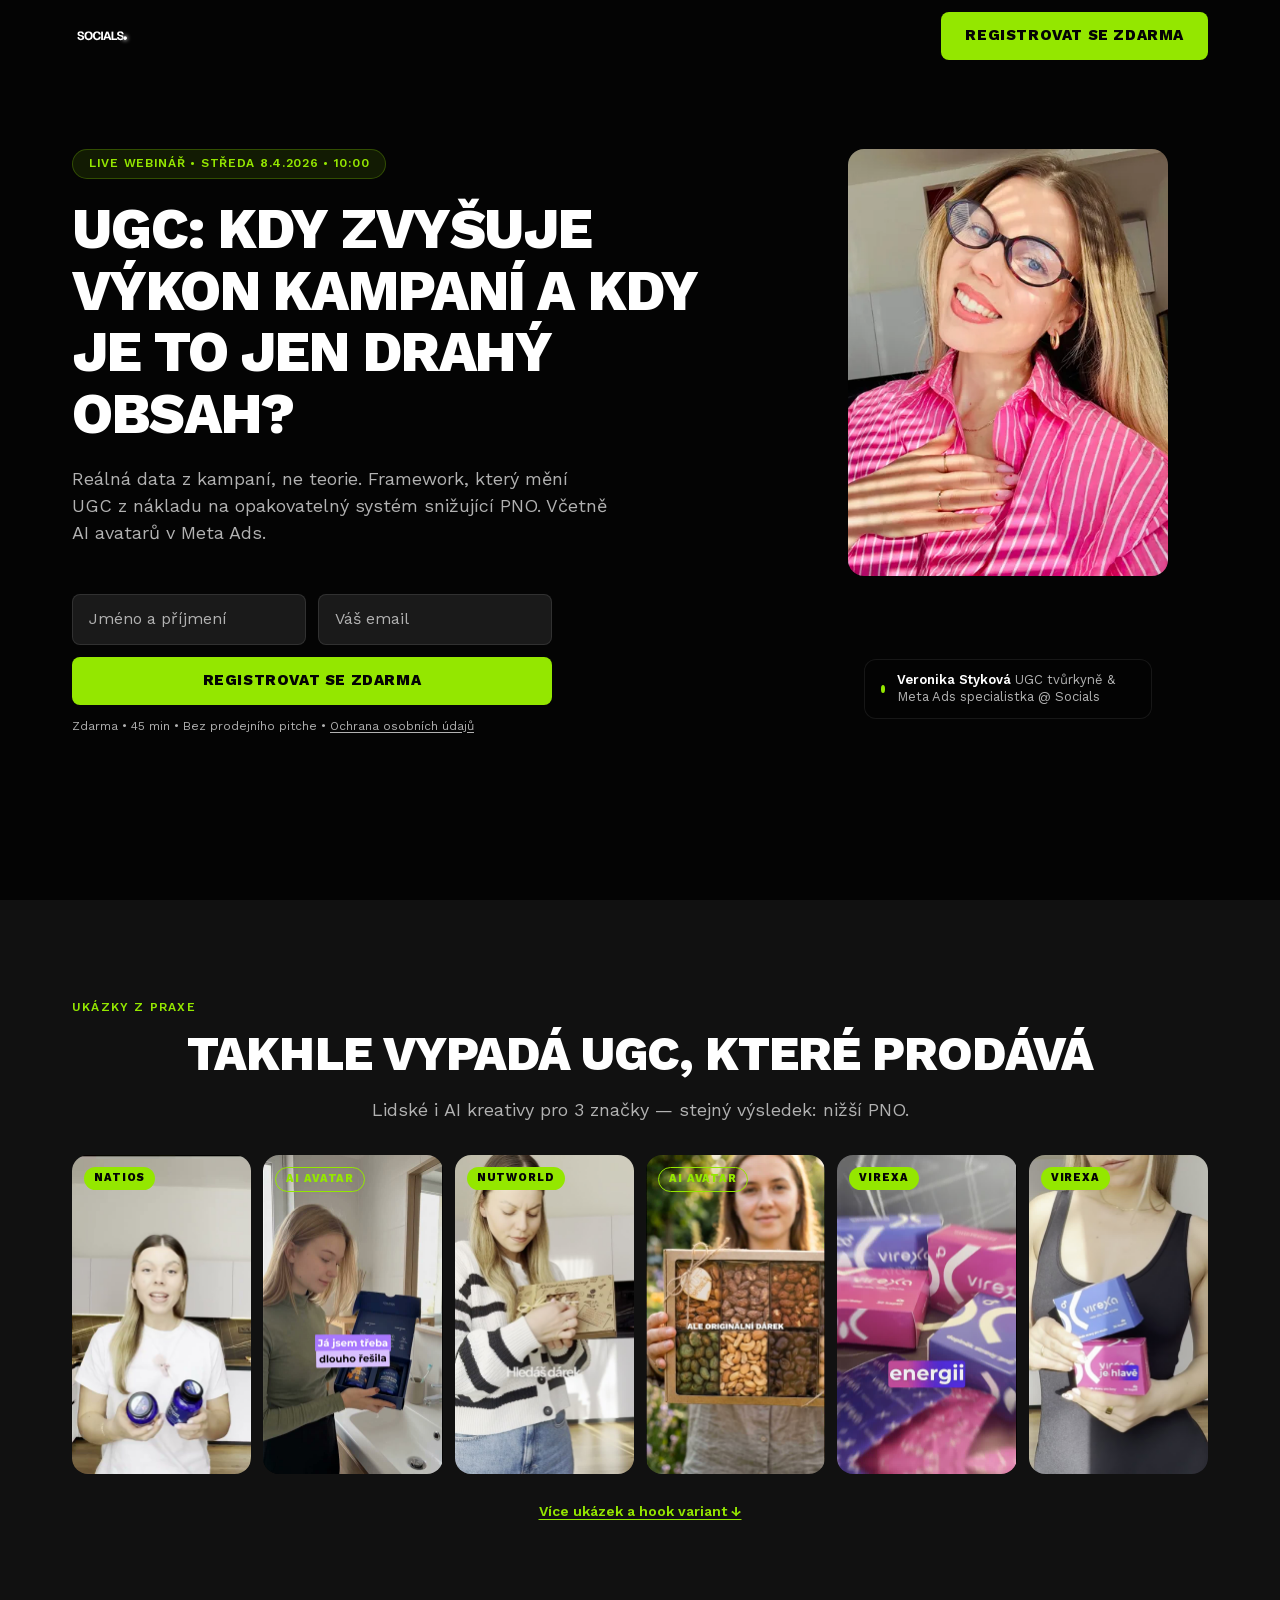
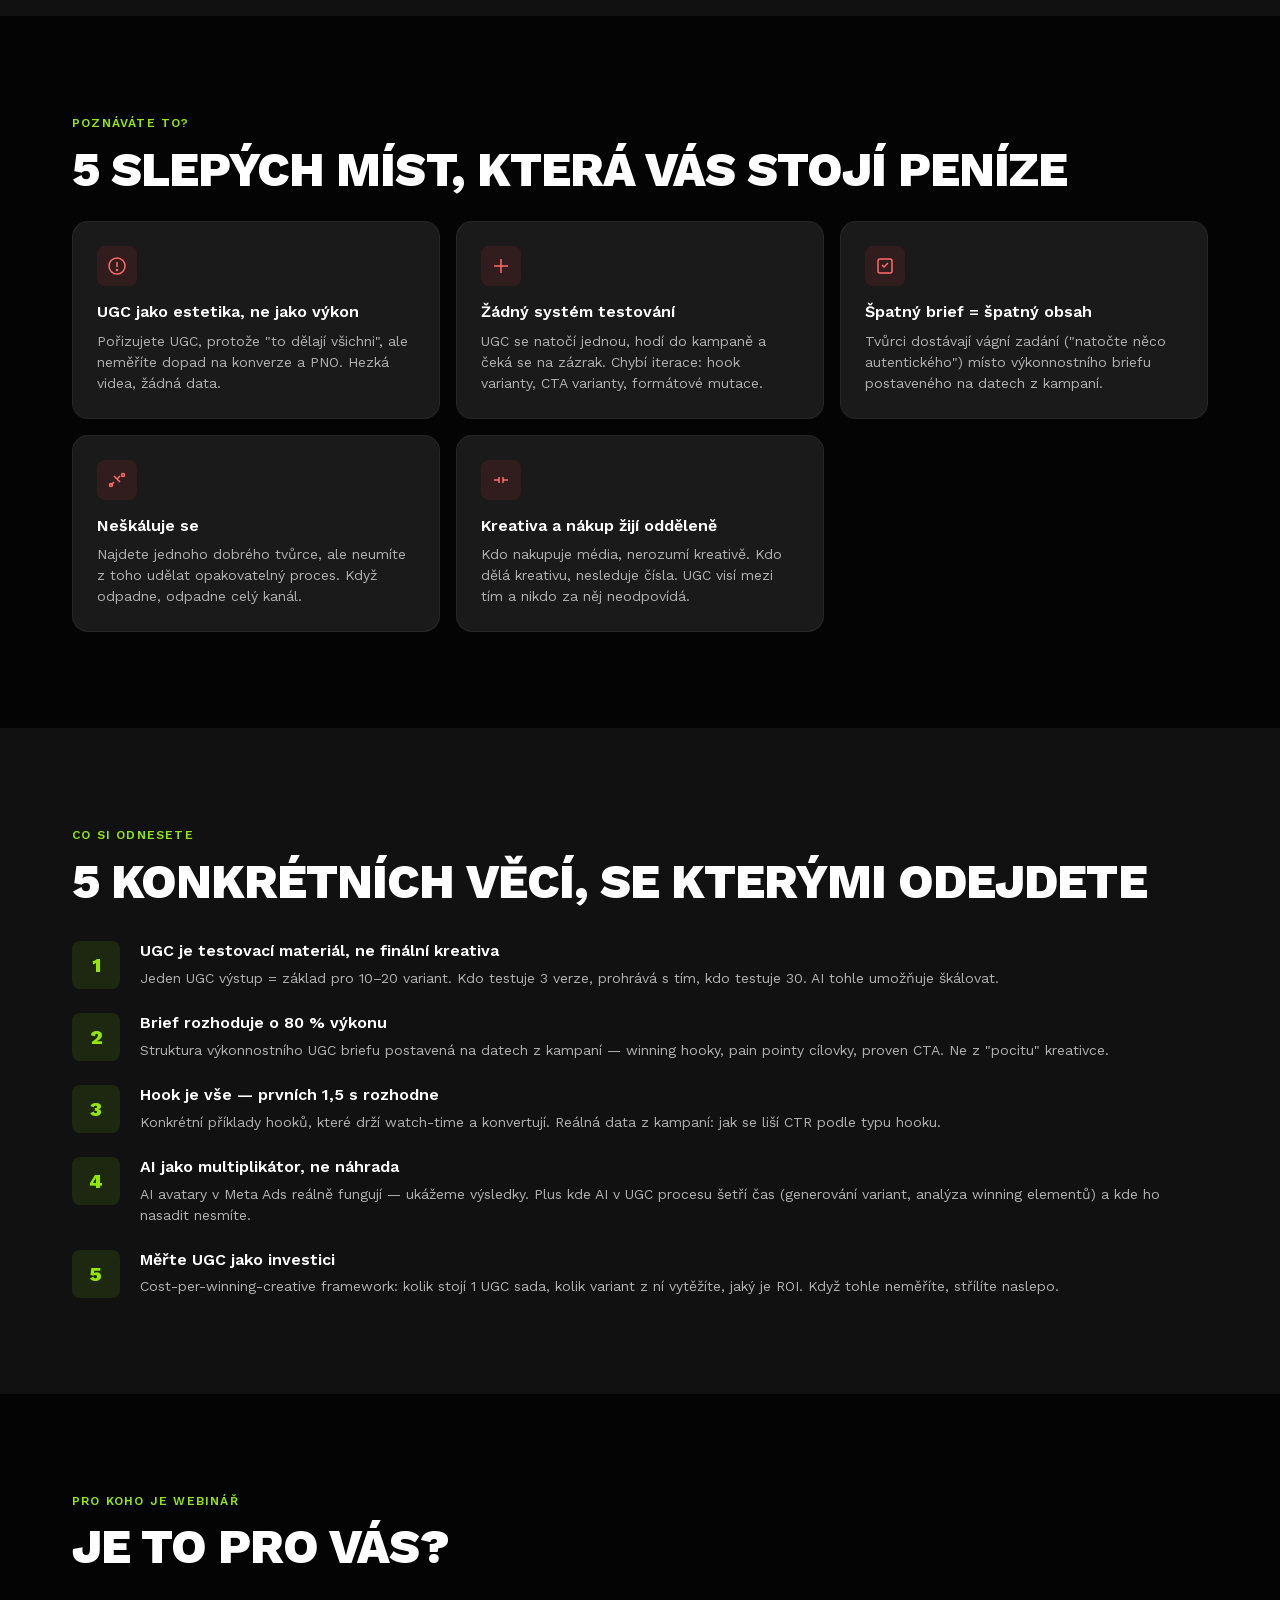
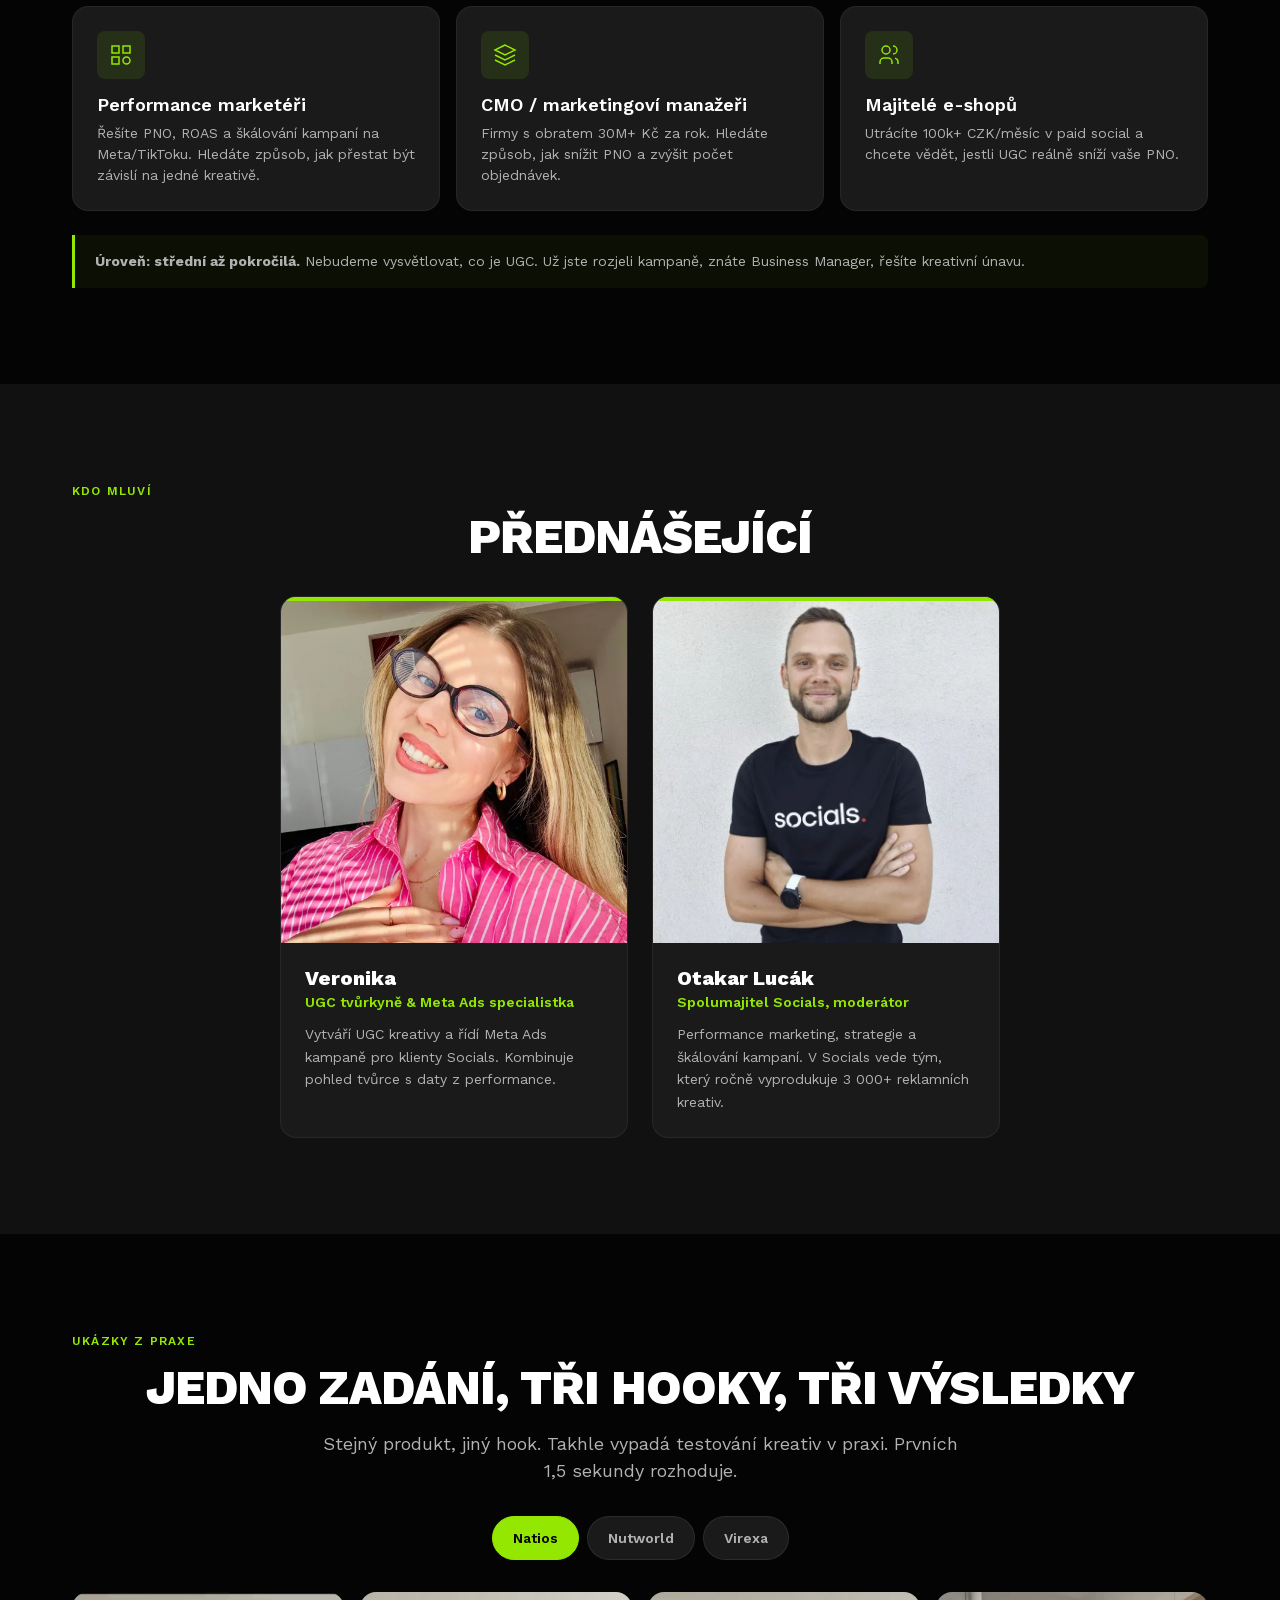
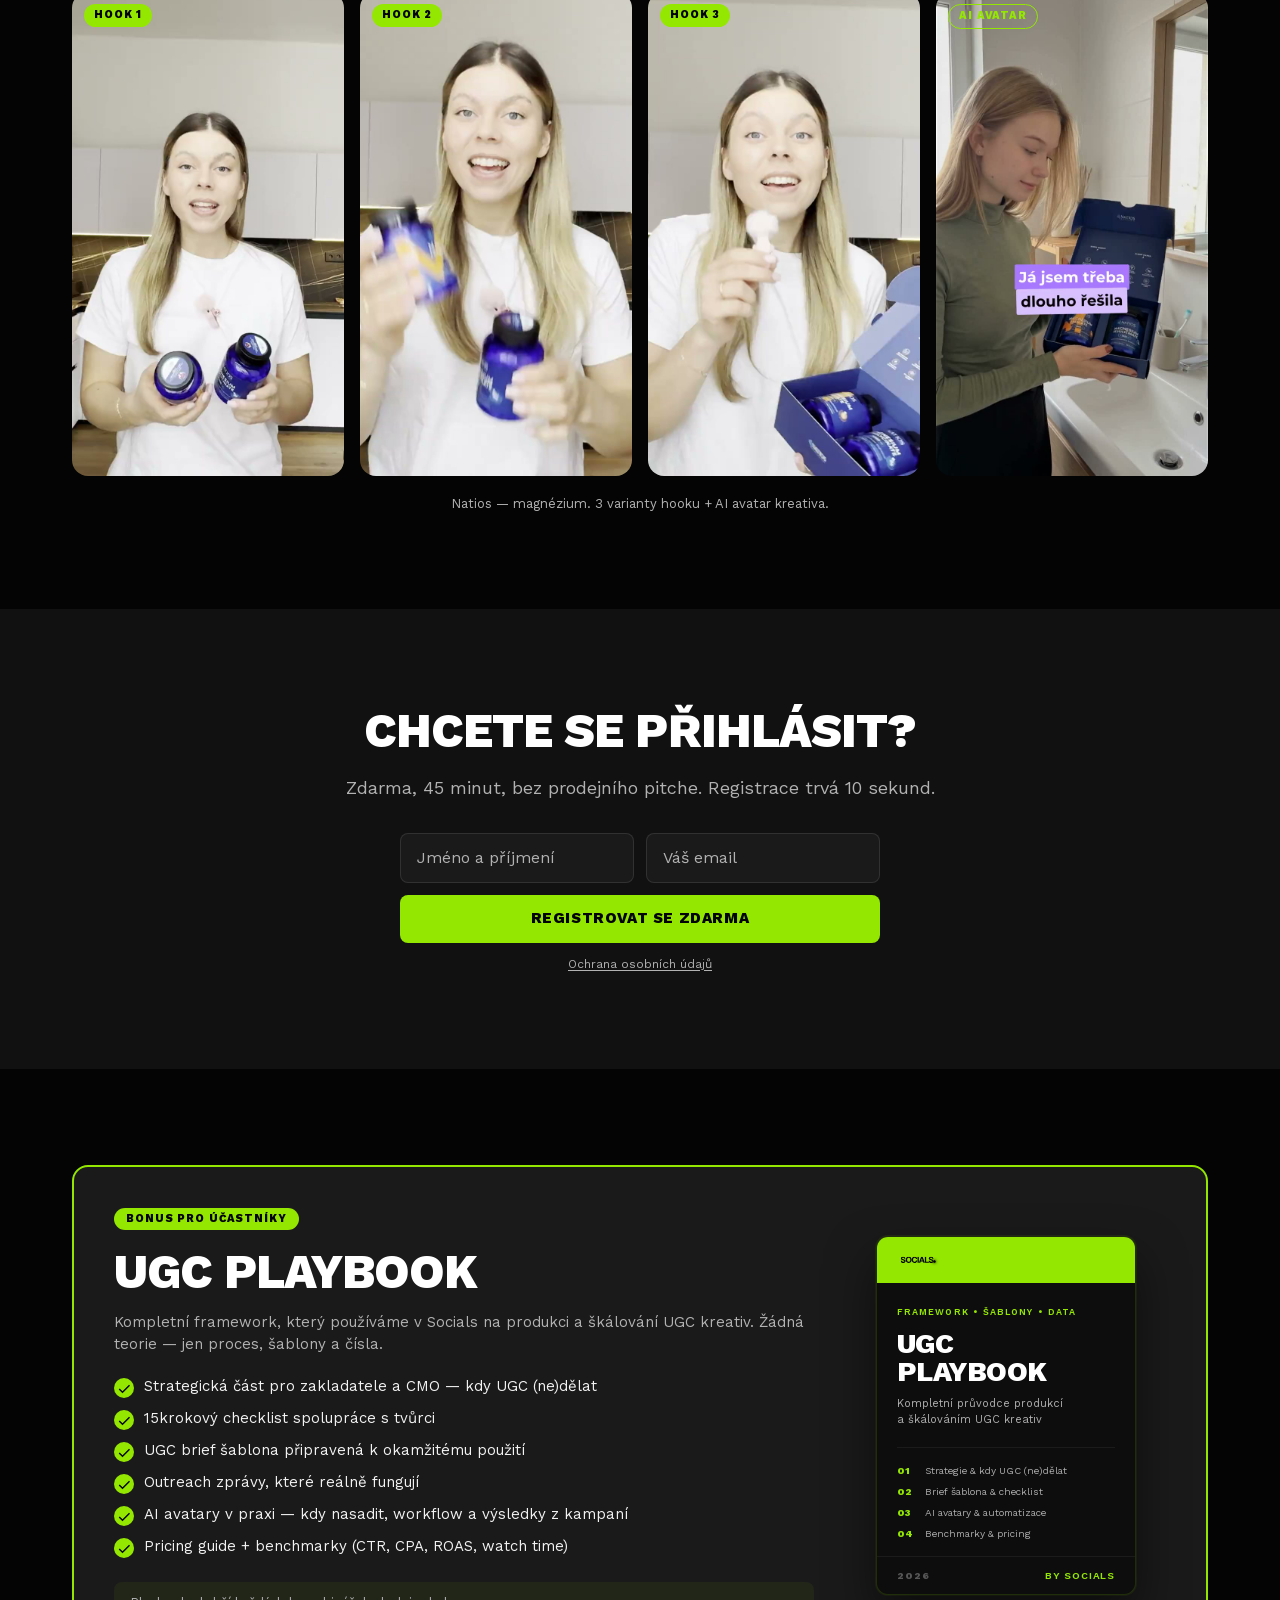
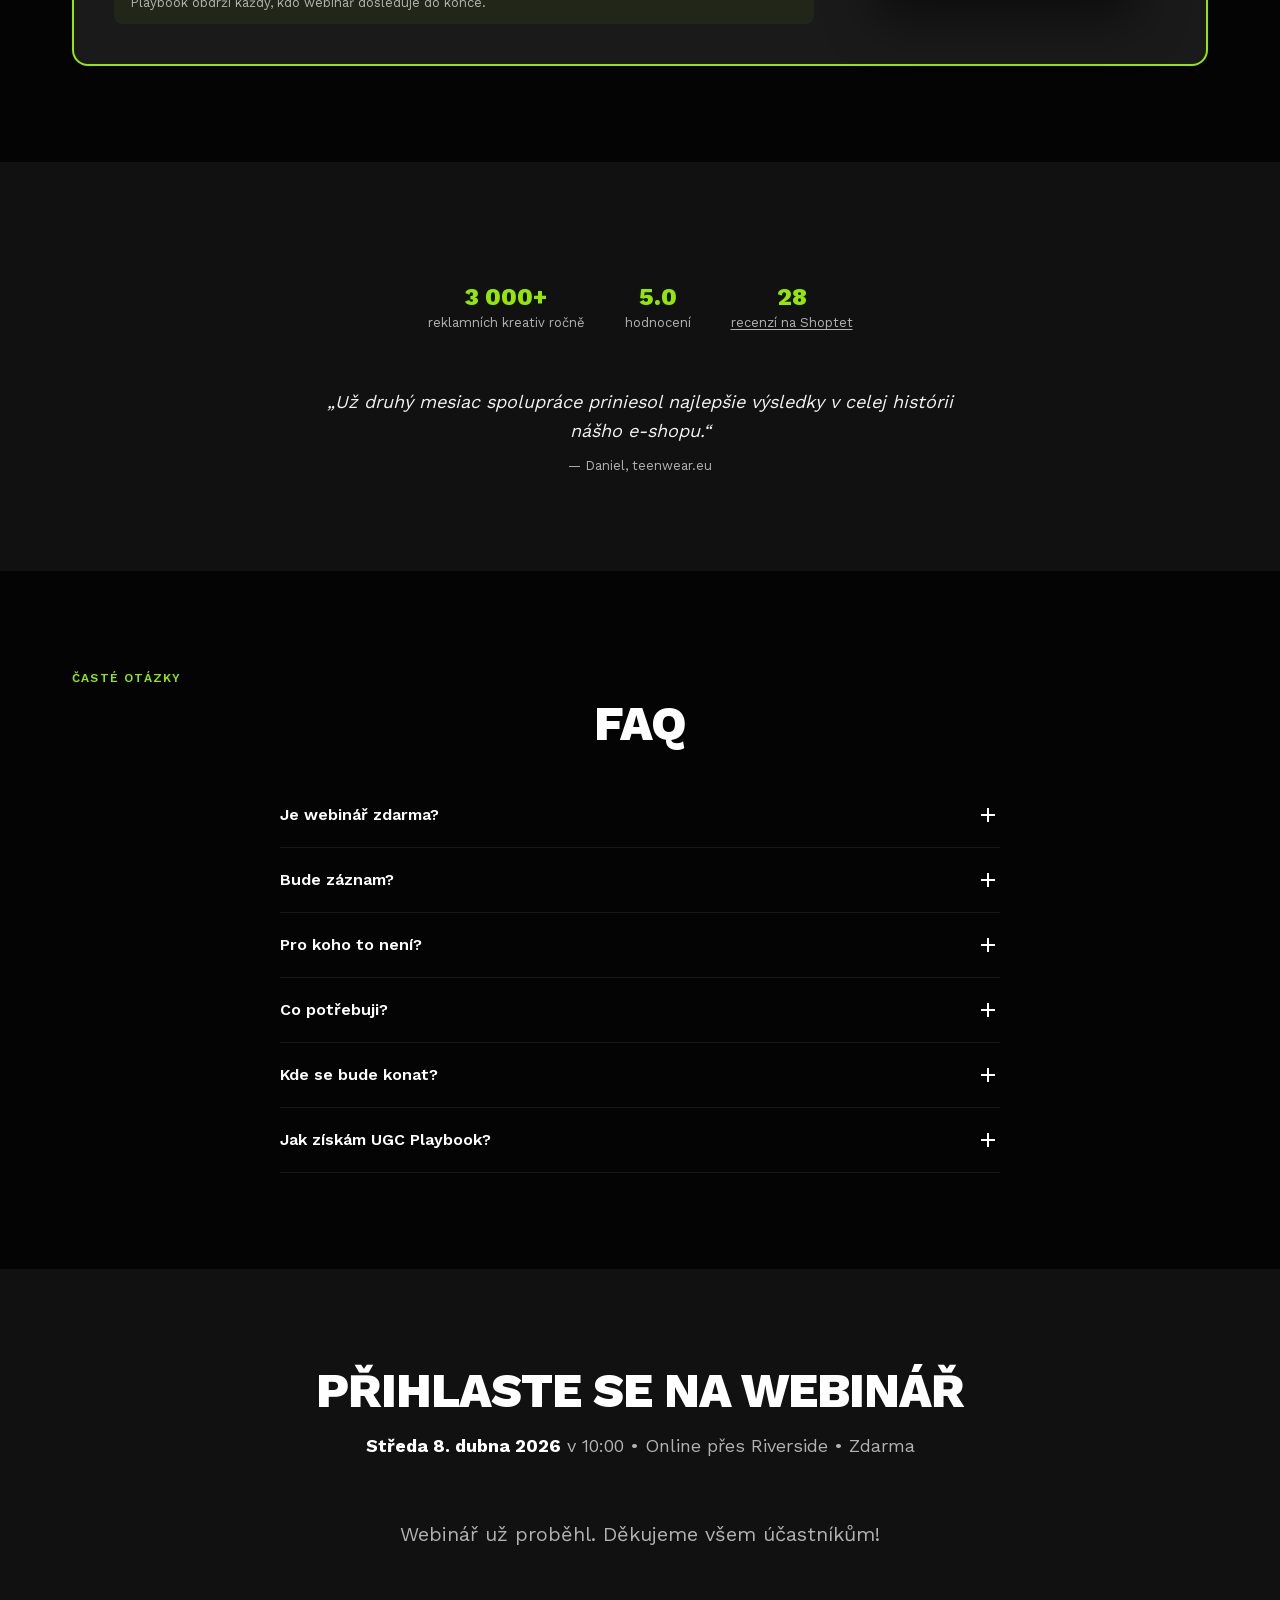
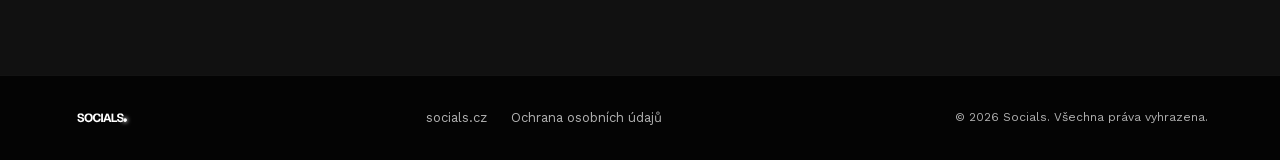
==== index.html @ a3428255 "feat: Cookiebot cookie consent banner, Meta Pixel blokován do souhlasu Co-Authored-By: Claude Opus 4" ====
<!DOCTYPE html>
<html lang="cs">
<head>
  <meta charset="UTF-8">
  <meta name="viewport" content="width=device-width, initial-scale=1.0">
  <title>UGC: Kdy zvyšuje výkon kampaní a kdy je to jen drahý obsah? | Socials</title>
  <meta name="description" content="Live webinář 8.4.2026 v 10:00. Reálná data z kampaní, framework na UGC kreativy, AI avatary v Meta Ads. Bez prodejního pitche.">

  <!-- Favicon -->
  <link rel="icon" href="/favicon.svg" type="image/svg+xml">
  <link rel="icon" href="/favicon.ico" sizes="32x32">
  <link rel="apple-touch-icon" href="/apple-touch-icon.png">

  <!-- OG / Social -->
  <meta property="og:type" content="website">
  <meta property="og:title" content="UGC: Kdy zvyšuje výkon kampaní a kdy je to jen drahý obsah?">
  <meta property="og:description" content="Live webinář | 8.4.2026 | Reálná data z kampaní, ne teorie">
  <meta property="og:url" content="https://ugc.socials.cz/">
  <meta property="og:locale" content="cs_CZ">

  <!-- Canonical -->
  <link rel="canonical" href="https://ugc.socials.cz/">

  <!-- Event Schema -->
  <script type="application/ld+json">
  {
    "@context": "https://schema.org",
    "@type": "Event",
    "name": "UGC: Kdy zvyšuje výkon kampaní a kdy je to jen drahý obsah?",
    "description": "Live webinář o UGC video obsahu a AI avatarech v Meta Ads kampaniích. Reálná data z kampaní, framework na UGC kreativy.",
    "startDate": "2026-04-08T10:00:00+02:00",
    "endDate": "2026-04-08T11:00:00+02:00",
    "eventStatus": "https://schema.org/EventScheduled",
    "eventAttendanceMode": "https://schema.org/OnlineEventAttendanceMode",
    "location": {
      "@type": "VirtualLocation",
      "url": "https://ugc.socials.cz/"
    },
    "organizer": {
      "@type": "Organization",
      "name": "Socials",
      "url": "https://socials.cz"
    },
    "performer": [
      {
        "@type": "Person",
        "name": "Veronika Styková"
      },
      {
        "@type": "Person",
        "name": "Otakar Šlucák"
      }
    ],
    "offers": {
      "@type": "Offer",
      "url": "https://ugc.socials.cz/",
      "price": "0",
      "priceCurrency": "CZK",
      "availability": "https://schema.org/InStock"
    }
  }
  </script>

  <!-- Preload critical font (self-hosted) -->
  <link rel="preload" href="fonts/work-sans-latin.woff2" as="font" type="font/woff2" crossorigin>
  <link rel="preload" href="fonts/work-sans-latin-ext.woff2" as="font" type="font/woff2" crossorigin>

  <!-- Cookiebot Consent Banner -->
  <script id="Cookiebot" src="https://consent.cookiebot.com/uc.js" data-cbid="a3b796db-bb60-47ce-9097-264161d6d22f" data-blockingmode="auto" type="text/javascript"></script>

  <!-- Styles -->
  <link rel="stylesheet" href="css/styles.css?v=6">

  <!-- Meta Pixel (blocked until marketing consent via Cookiebot) -->
  <script type="text/plain" data-cookieconsent="marketing">
    !function(f,b,e,v,n,t,s)
    {if(f.fbq)return;n=f.fbq=function(){n.callMethod?
    n.callMethod.apply(n,arguments):n.queue.push(arguments)};
    if(!f._fbq)f._fbq=n;n.push=n;n.loaded=!0;n.version='2.0';
    n.queue=[];t=b.createElement(e);t.async=!0;
    t.src=v;s=b.getElementsByTagName(e)[0];
    s.parentNode.insertBefore(t,s)}(window, document,'script',
    'https://connect.facebook.net/en_US/fbevents.js');
    fbq('init', '2287597364836978');
    fbq('track', 'PageView');
  </script>
</head>
<body>

  <a href="#hero" class="skip-link">Přeskočit na obsah</a>

  <!-- ====================================================================
       1. STICKY HEADER
       ==================================================================== -->
  <header class="header" id="header">
    <div class="container header__inner">
      <a href="/" aria-label="Socials"><img src="images/socials-logo.svg" alt="Socials" class="header__logo"></a>
      <a href="#hero-form" class="btn btn--primary">Registrovat se zdarma</a>
    </div>
  </header>

  <!-- ====================================================================
       2. HERO
       ==================================================================== -->
  <section class="hero section section--dark" id="hero">
    <div class="container">
      <div class="hero__grid">
        <!-- Headline block -->
        <div class="hero__headline">
          <div class="hero__badge">
            Live webinář &bull; Středa 8.4.2026 &bull; 10:00
          </div>

          <h1 class="hero__title">
            <span class="hero__title-prefix">UGC: </span>Kdy zvyšuje výkon kampaní a&nbsp;kdy je to jen drahý obsah?
          </h1>

          <p class="hero__subtitle">
            Reálná data z kampaní, ne teorie. Framework, který mění UGC z nákladu na opakovatelný systém snižující PNO. Včetně AI avatarů v Meta Ads.
          </p>
        </div>

        <!-- Hero image -->
        <div class="hero__image-wrap">
          <picture>
            <source
              srcset="images/veronika-560.webp 560w, images/veronika.webp 1080w"
              sizes="(max-width: 1023px) 280px, 400px"
              type="image/webp"
            >
            <img
              src="images/veronika.png"
              alt="Veronika Styková — UGC specialistka a Meta Ads expertka"
              class="hero__image"
              width="400"
              height="533"
            >
          </picture>
          <div class="hero__image-overlay">
            <span class="hero__overlay-dot"></span>
            <span class="hero__overlay-text"><strong>Veronika Styková</strong> UGC tvůrkyně &amp; Meta Ads specialistka @ Socials</span>
          </div>
        </div>

        <!-- Registration form (1/3) -->
        <div class="hero__form-wrap">
          <form class="form" id="hero-form" data-form="register">
            <div class="form__row">
              <input
                type="text"
                name="name"
                class="form__input"
                placeholder="Jméno a příjmení"
                required
                autocomplete="name"
                maxlength="100"
              >
              <input
                type="email"
                name="email"
                class="form__input"
                placeholder="Váš email"
                required
                autocomplete="email"
                maxlength="254"
              >
            </div>
            <!-- Honeypot -->
            <div class="form__honeypot" aria-hidden="true">
              <label for="hero-website">Website</label>
              <input type="text" name="website" id="hero-website" tabindex="-1" autocomplete="off">
            </div>
            <input type="hidden" name="_ts" value="">
            <button type="submit" class="btn btn--primary btn--full">
              Registrovat se zdarma
            </button>
            <p class="form__micro">
              Zdarma &bull; 45 min &bull; Bez prodejního pitche &bull;
              <a href="https://www.socials.cz/gdpr" target="_blank" rel="noopener">Ochrana osobních údajů</a>
            </p>
            <div class="form__success" role="alert">
              Děkujeme! Odkaz na webinář přijde na váš email.
            </div>
            <div class="form__error" role="alert"></div>
          </form>
        </div>
      </div>
    </div>
  </section>

  <!-- ====================================================================
       VIDEO TEASER — 6 ukázek hned za hero
       ==================================================================== -->
  <section class="section section--elevated" id="teaser">
    <div class="container">
      <span class="section__label">Ukázky z praxe</span>
      <h2 class="section__title text-center mb-2">Takhle vypadá UGC, které prodává</h2>
      <p class="section__subtitle text-center mb-4" style="margin-left:auto;margin-right:auto;">
        Lidské i&nbsp;AI kreativy pro 3&nbsp;značky &mdash; stejný výsledek: nižší PNO.
      </p>

      <div class="teaser__grid">
        <div class="video-card video-card--sm">
          <div class="video-card__badge">Natios</div>
          <video class="video-card__video" muted loop playsinline preload="none" poster="videos/natios-poster-hook1.jpg" width="720" height="1280" aria-label="Natios UGC video — hook varianta 1">
            <source src="videos/natios-hook1.mp4" type="video/mp4">
          </video>
        </div>

        <div class="video-card video-card--sm">
          <div class="video-card__badge video-card__badge--ai">AI Avatar</div>
          <video class="video-card__video" muted loop playsinline preload="none" poster="videos/natios-poster-ai1.jpg" width="720" height="1280" aria-label="Natios AI avatar kreativa">
            <source src="videos/natios-ai1.mp4" type="video/mp4">
          </video>
        </div>

        <div class="video-card video-card--sm">
          <div class="video-card__badge">Nutworld</div>
          <video class="video-card__video" muted loop playsinline preload="none" poster="videos/nutworld-poster-hook1.jpg" width="720" height="1280" aria-label="Nutworld UGC video — hook varianta 1">
            <source src="videos/nutworld-hook1.mp4" type="video/mp4">
          </video>
        </div>

        <div class="video-card video-card--sm">
          <div class="video-card__badge video-card__badge--ai">AI Avatar</div>
          <video class="video-card__video" muted loop playsinline preload="none" poster="videos/nutworld-poster-ai1.jpg" width="720" height="1280" aria-label="Nutworld AI avatar kreativa">
            <source src="videos/nutworld-ai1.mp4" type="video/mp4">
          </video>
        </div>

        <div class="video-card video-card--sm">
          <div class="video-card__badge">Virexa</div>
          <video class="video-card__video" muted loop playsinline preload="none" poster="videos/virexa-poster-hook1.jpg" width="720" height="1280" aria-label="Virexa UGC video — hook varianta 1">
            <source src="videos/virexa-hook1.mp4" type="video/mp4">
          </video>
        </div>

        <div class="video-card video-card--sm">
          <div class="video-card__badge">Virexa</div>
          <video class="video-card__video" muted loop playsinline preload="none" poster="videos/virexa-poster-hook2.jpg" width="720" height="1280" aria-label="Virexa UGC video — hook varianta 2">
            <source src="videos/virexa-hook2.mp4" type="video/mp4">
          </video>
        </div>
      </div>

      <p class="teaser__caption">
        <a href="#ukazky" class="teaser__link">Více ukázek a hook variant &darr;</a>
      </p>
    </div>
  </section>

  <!-- ====================================================================
       3. PAIN POINTS
       ==================================================================== -->
  <section class="section section--dark" id="pain-points">
    <div class="container">
      <span class="section__label">Poznáváte to?</span>
      <h2 class="section__title mb-3">5 slepých míst, která vás stojí peníze</h2>

      <div class="pain-points__grid">
        <div class="pain-card">
          <div class="pain-card__icon">
            <svg width="20" height="20" viewBox="0 0 20 20" fill="none" stroke="currentColor" stroke-width="1.5"><circle cx="10" cy="10" r="8"/><path d="M10 6v5"/><circle cx="10" cy="14" r="0.5" fill="currentColor"/></svg>
          </div>
          <h3 class="pain-card__title">UGC jako estetika, ne jako výkon</h3>
          <p class="pain-card__text">Pořizujete UGC, protože &quot;to dělají všichni&quot;, ale neměříte dopad na konverze a PNO. Hezká videa, žádná data.</p>
        </div>

        <div class="pain-card">
          <div class="pain-card__icon">
            <svg width="20" height="20" viewBox="0 0 20 20" fill="none" stroke="currentColor" stroke-width="1.5"><path d="M3 10h14M10 3v14"/></svg>
          </div>
          <h3 class="pain-card__title">Žádný systém testování</h3>
          <p class="pain-card__text">UGC se natočí jednou, hodí do kampaně a čeká se na zázrak. Chybí iterace: hook varianty, CTA varianty, formátové mutace.</p>
        </div>

        <div class="pain-card">
          <div class="pain-card__icon">
            <svg width="20" height="20" viewBox="0 0 20 20" fill="none" stroke="currentColor" stroke-width="1.5"><rect x="3" y="3" width="14" height="14" rx="2"/><path d="M7 9l2 2 4-4"/></svg>
          </div>
          <h3 class="pain-card__title">Špatný brief = špatný obsah</h3>
          <p class="pain-card__text">Tvůrci dostávají vágní zadání (&quot;natočte něco autentického&quot;) místo výkonnostního briefu postaveného na datech z kampaní.</p>
        </div>

        <div class="pain-card">
          <div class="pain-card__icon">
            <svg width="20" height="20" viewBox="0 0 20 20" fill="none" stroke="currentColor" stroke-width="1.5"><path d="M4 15l3-3m3-3l3-3m-3 3l-3-3m3 3l3 3"/><circle cx="4" cy="15" r="1.5"/><circle cx="16" cy="5" r="1.5"/></svg>
          </div>
          <h3 class="pain-card__title">Neškáluje se</h3>
          <p class="pain-card__text">Najdete jednoho dobrého tvůrce, ale neumíte z toho udělat opakovatelný proces. Když odpadne, odpadne celý kanál.</p>
        </div>

        <div class="pain-card">
          <div class="pain-card__icon">
            <svg width="20" height="20" viewBox="0 0 20 20" fill="none" stroke="currentColor" stroke-width="1.5"><path d="M3 10h5m4 0h5"/><path d="M8 7v6m4-6v6"/></svg>
          </div>
          <h3 class="pain-card__title">Kreativa a nákup žijí odděleně</h3>
          <p class="pain-card__text">Kdo nakupuje média, nerozumí kreativě. Kdo dělá kreativu, nesleduje čísla. UGC visí mezi tím a nikdo za něj neodpovídá.</p>
        </div>
      </div>
    </div>
  </section>

  <!-- ====================================================================
       4. TAKEAWAYS
       ==================================================================== -->
  <section class="section section--elevated" id="takeaways">
    <div class="container">
      <span class="section__label">Co si odnesete</span>
      <h2 class="section__title mb-4">5 konkrétních věcí, se&nbsp;kterými odejdete</h2>

      <div class="takeaways__list">
        <div class="takeaway">
          <div class="takeaway__number">1</div>
          <div class="takeaway__content">
            <h3 class="takeaway__title">UGC je testovací materiál, ne finální kreativa</h3>
            <p class="takeaway__text">Jeden UGC výstup = základ pro 10&ndash;20 variant. Kdo testuje 3 verze, prohrává s tím, kdo testuje 30. AI tohle umožňuje škálovat.</p>
          </div>
        </div>

        <div class="takeaway">
          <div class="takeaway__number">2</div>
          <div class="takeaway__content">
            <h3 class="takeaway__title">Brief rozhoduje o 80 % výkonu</h3>
            <p class="takeaway__text">Struktura výkonnostního UGC briefu postavená na datech z kampaní &mdash; winning hooky, pain pointy cílovky, proven CTA. Ne z &quot;pocitu&quot; kreativce.</p>
          </div>
        </div>

        <div class="takeaway">
          <div class="takeaway__number">3</div>
          <div class="takeaway__content">
            <h3 class="takeaway__title">Hook je vše &mdash; prvních 1,5 s rozhodne</h3>
            <p class="takeaway__text">Konkrétní příklady hooků, které drží watch-time a konvertují. Reálná data z kampaní: jak se liší CTR podle typu hooku.</p>
          </div>
        </div>

        <div class="takeaway">
          <div class="takeaway__number">4</div>
          <div class="takeaway__content">
            <h3 class="takeaway__title">AI jako multiplikátor, ne náhrada</h3>
            <p class="takeaway__text">AI avatary v Meta Ads reálně fungují &mdash; ukážeme výsledky. Plus kde AI v UGC procesu šetří čas (generování variant, analýza winning elementů) a kde ho nasadit nesmíte.</p>
          </div>
        </div>

        <div class="takeaway">
          <div class="takeaway__number">5</div>
          <div class="takeaway__content">
            <h3 class="takeaway__title">Měřte UGC jako investici</h3>
            <p class="takeaway__text">Cost-per-winning-creative framework: kolik stojí 1 UGC sada, kolik variant z ní vytěžíte, jaký je ROI. Když tohle neměříte, střílíte naslepo.</p>
          </div>
        </div>
      </div>
    </div>
  </section>

  <!-- ====================================================================
       5. PRO KOHO
       ==================================================================== -->
  <section class="section section--dark" id="personas">
    <div class="container">
      <span class="section__label">Pro koho je webinář</span>
      <h2 class="section__title mb-4">Je to pro vás?</h2>

      <div class="personas__grid">
        <div class="persona-card">
          <div class="persona-card__icon">
            <svg width="24" height="24" viewBox="0 0 24 24" fill="none" stroke="var(--c-primary)" stroke-width="1.5"><path d="M3 3h7v7H3zM14 3h7v7h-7zM3 14h7v7H3z"/><circle cx="17.5" cy="17.5" r="3.5"/></svg>
          </div>
          <h3 class="persona-card__title">Performance marketéři</h3>
          <p class="persona-card__text">Řešíte PNO, ROAS a škálování kampaní na Meta/TikToku. Hledáte způsob, jak přestat být závislí na jedné kreativě.</p>
        </div>

        <div class="persona-card">
          <div class="persona-card__icon">
            <svg width="24" height="24" viewBox="0 0 24 24" fill="none" stroke="var(--c-primary)" stroke-width="1.5"><path d="M12 2L2 7l10 5 10-5-10-5z"/><path d="M2 17l10 5 10-5M2 12l10 5 10-5"/></svg>
          </div>
          <h3 class="persona-card__title">CMO / marketingoví manažeři</h3>
          <p class="persona-card__text">Firmy s obratem 30M+ Kč za rok. Hledáte způsob, jak snížit PNO a zvýšit počet objednávek.</p>
        </div>

        <div class="persona-card">
          <div class="persona-card__icon">
            <svg width="24" height="24" viewBox="0 0 24 24" fill="none" stroke="var(--c-primary)" stroke-width="1.5"><circle cx="9" cy="7" r="4"/><path d="M3 21v-2a4 4 0 014-4h4a4 4 0 014 4v2"/><path d="M16 3a4 4 0 010 8m5 10v-2a4 4 0 00-3-3.87"/></svg>
          </div>
          <h3 class="persona-card__title">Majitelé e-shopů</h3>
          <p class="persona-card__text">Utrácíte 100k+ CZK/měsíc v paid social a chcete vědět, jestli UGC reálně sníží vaše PNO.</p>
        </div>
      </div>

      <div class="personas__note">
        <strong>Úroveň: střední až pokročilá.</strong> Nebudeme vysvětlovat, co je UGC. Už jste rozjeli kampaně, znáte Business Manager, řešíte kreativní únavu.
      </div>
    </div>
  </section>

  <!-- ====================================================================
       6. SPEAKERS
       ==================================================================== -->
  <section class="section section--elevated" id="speakers">
    <div class="container">
      <span class="section__label">Kdo mluví</span>
      <h2 class="section__title text-center mb-4">Přednášející</h2>

      <div class="speakers__grid">
        <div class="speaker-card">
          <picture>
            <source
              srcset="images/veronika-720.webp 720w, images/veronika.webp 1080w"
              sizes="(max-width: 767px) 100vw, 360px"
              type="image/webp"
            >
            <img
              src="images/veronika.png"
              alt="Veronika — UGC specialistka"
              class="speaker-card__image"
              width="360"
              height="360"
              loading="lazy"
            >
          </picture>
          <div class="speaker-card__body">
            <h3 class="speaker-card__name">Veronika</h3>
            <p class="speaker-card__role">UGC tvůrkyně &amp; Meta Ads specialistka</p>
            <p class="speaker-card__bio">Vytváří UGC kreativy a řídí Meta Ads kampaně pro klienty Socials. Kombinuje pohled tvůrce s daty z performance.</p>
          </div>
        </div>

        <div class="speaker-card">
          <picture>
            <source
              srcset="images/otakar-720.webp 720w, images/otakar.webp 1500w"
              sizes="(max-width: 767px) 100vw, 360px"
              type="image/webp"
            >
            <img
              src="images/otakar.jpg"
              alt="Otakar Lucák — spolumajitel Socials"
              class="speaker-card__image"
              width="360"
              height="360"
              loading="lazy"
            >
          </picture>
          <div class="speaker-card__body">
            <h3 class="speaker-card__name">Otakar Lucák</h3>
            <p class="speaker-card__role">Spolumajitel Socials, moderátor</p>
            <p class="speaker-card__bio">Performance marketing, strategie a škálování kampaní. V Socials vede tým, který ročně vyprodukuje 3 000+ reklamních kreativ.</p>
          </div>
        </div>
      </div>
    </div>
  </section>

  <!-- ====================================================================
       UKÁZKY Z PRAXE — Tabbed showcase (12 videí)
       ==================================================================== -->
  <section class="section section--dark" id="ukazky">
    <div class="container">
      <span class="section__label">Ukázky z praxe</span>
      <h2 class="section__title text-center mb-2">Jedno zadání, tři hooky, tři výsledky</h2>
      <p class="section__subtitle text-center mb-4" style="margin-left:auto;margin-right:auto;">
        Stejný produkt, jiný hook. Takhle vypadá testování kreativ v praxi. Prvních 1,5&nbsp;sekundy rozhoduje.
      </p>

      <!-- Tab navigation -->
      <div class="tabs" role="tablist" aria-label="Ukázky podle značek">
        <button class="tabs__btn is-active" role="tab" aria-selected="true" aria-controls="tab-natios" id="tab-btn-natios">Natios</button>
        <button class="tabs__btn" role="tab" aria-selected="false" aria-controls="tab-nutworld" id="tab-btn-nutworld">Nutworld</button>
        <button class="tabs__btn" role="tab" aria-selected="false" aria-controls="tab-virexa" id="tab-btn-virexa">Virexa</button>
      </div>

      <!-- Natios panel (3 hooky + 1 AI) -->
      <div class="tabs__panel is-active" role="tabpanel" id="tab-natios" aria-labelledby="tab-btn-natios">
        <div class="videos__grid videos__grid--4">
          <div class="video-card">
            <div class="video-card__badge">Hook 1</div>
            <video class="video-card__video" muted loop playsinline preload="none" poster="videos/natios-poster-hook1.jpg" width="720" height="1280" aria-label="Natios UGC video — hook varianta 1">
              <source src="videos/natios-hook1.mp4" type="video/mp4">
            </video>
          </div>
          <div class="video-card">
            <div class="video-card__badge">Hook 2</div>
            <video class="video-card__video" muted loop playsinline preload="none" poster="videos/natios-poster-hook2.jpg" width="720" height="1280" aria-label="Natios UGC video — hook varianta 2">
              <source src="videos/natios-hook2.mp4" type="video/mp4">
            </video>
          </div>
          <div class="video-card">
            <div class="video-card__badge">Hook 3</div>
            <video class="video-card__video" muted loop playsinline preload="none" poster="videos/natios-poster-hook3.jpg" width="720" height="1280" aria-label="Natios UGC video — hook varianta 3">
              <source src="videos/natios-hook3.mp4" type="video/mp4">
            </video>
          </div>
          <div class="video-card">
            <div class="video-card__badge video-card__badge--ai">AI Avatar</div>
            <video class="video-card__video" muted loop playsinline preload="none" poster="videos/natios-poster-ai1.jpg" width="720" height="1280" aria-label="Natios AI avatar kreativa">
              <source src="videos/natios-ai1.mp4" type="video/mp4">
            </video>
          </div>
        </div>
        <p class="videos__caption">Natios &mdash; magnézium. 3 varianty hooku + AI avatar kreativa.</p>
      </div>

      <!-- Nutworld panel (3 hooky + 2 AI) -->
      <div class="tabs__panel" role="tabpanel" id="tab-nutworld" aria-labelledby="tab-btn-nutworld" hidden>
        <div class="videos__grid videos__grid--5">
          <div class="video-card">
            <div class="video-card__badge">Hook 1</div>
            <video class="video-card__video" muted loop playsinline preload="none" poster="videos/nutworld-poster-hook1.jpg" width="720" height="1280" aria-label="Nutworld UGC video — hook varianta 1">
              <source src="videos/nutworld-hook1.mp4" type="video/mp4">
            </video>
          </div>
          <div class="video-card">
            <div class="video-card__badge">Hook 2</div>
            <video class="video-card__video" muted loop playsinline preload="none" poster="videos/nutworld-poster-hook2.jpg" width="720" height="1280" aria-label="Nutworld UGC video — hook varianta 2">
              <source src="videos/nutworld-hook2.mp4" type="video/mp4">
            </video>
          </div>
          <div class="video-card">
            <div class="video-card__badge">Hook 3</div>
            <video class="video-card__video" muted loop playsinline preload="none" poster="videos/nutworld-poster-hook3.jpg" width="720" height="1280" aria-label="Nutworld UGC video — hook varianta 3">
              <source src="videos/nutworld-hook3.mp4" type="video/mp4">
            </video>
          </div>
          <div class="video-card">
            <div class="video-card__badge video-card__badge--ai">AI Avatar</div>
            <video class="video-card__video" muted loop playsinline preload="none" poster="videos/nutworld-poster-ai1.jpg" width="720" height="1280" aria-label="Nutworld AI avatar kreativa 1">
              <source src="videos/nutworld-ai1.mp4" type="video/mp4">
            </video>
          </div>
          <div class="video-card">
            <div class="video-card__badge video-card__badge--ai">AI Avatar</div>
            <video class="video-card__video" muted loop playsinline preload="none" poster="videos/nutworld-poster-ai2.jpg" width="720" height="1280" aria-label="Nutworld AI avatar kreativa 2">
              <source src="videos/nutworld-ai2.mp4" type="video/mp4">
            </video>
          </div>
        </div>
        <p class="videos__caption">Nutworld &mdash; ořechy a snacky. 3 varianty hooku + 2 AI avatar kreativy.</p>
      </div>

      <!-- Virexa panel (3 hooky) -->
      <div class="tabs__panel" role="tabpanel" id="tab-virexa" aria-labelledby="tab-btn-virexa" hidden>
        <div class="videos__grid">
          <div class="video-card">
            <div class="video-card__badge">Hook 1</div>
            <video class="video-card__video" muted loop playsinline preload="none" poster="videos/virexa-poster-hook1.jpg" width="720" height="1280" aria-label="Virexa UGC video — hook varianta 1">
              <source src="videos/virexa-hook1.mp4" type="video/mp4">
            </video>
          </div>
          <div class="video-card">
            <div class="video-card__badge">Hook 2</div>
            <video class="video-card__video" muted loop playsinline preload="none" poster="videos/virexa-poster-hook2.jpg" width="720" height="1280" aria-label="Virexa UGC video — hook varianta 2">
              <source src="videos/virexa-hook2.mp4" type="video/mp4">
            </video>
          </div>
          <div class="video-card">
            <div class="video-card__badge">Hook 3</div>
            <video class="video-card__video" muted loop playsinline preload="none" poster="videos/virexa-poster-hook3.jpg" width="720" height="1280" aria-label="Virexa UGC video — hook varianta 3">
              <source src="videos/virexa-hook3.mp4" type="video/mp4">
            </video>
          </div>
        </div>
        <p class="videos__caption">Virexa &mdash; zdravotní doplňky. 3 varianty hooku.</p>
      </div>
    </div>
  </section>

  <!-- ====================================================================
       MID CTA (2/3)
       ==================================================================== -->
  <section class="section section--elevated mid-cta" id="mid-cta">
    <div class="container">
      <h2 class="section__title text-center mb-2">Chcete se přihlásit?</h2>
      <p class="section__subtitle text-center mb-4" style="margin-left:auto;margin-right:auto;">Zdarma, 45 minut, bez prodejního pitche. Registrace trvá 10 sekund.</p>

      <form class="form" id="mid-form" data-form="register">
        <div class="form__row">
          <input type="text" name="name" class="form__input" placeholder="Jméno a příjmení" required autocomplete="name" maxlength="100">
          <input type="email" name="email" class="form__input" placeholder="Váš email" required autocomplete="email" maxlength="254">
        </div>
        <div class="form__honeypot" aria-hidden="true">
          <label for="mid-website">Website</label>
          <input type="text" name="website" id="mid-website" tabindex="-1" autocomplete="off">
        </div>
        <input type="hidden" name="_ts" value="">
        <button type="submit" class="btn btn--primary btn--full">Registrovat se zdarma</button>
        <p class="form__micro text-center">
          <a href="https://www.socials.cz/gdpr" target="_blank" rel="noopener">Ochrana osobních údajů</a>
        </p>
        <div class="form__success" role="alert">
          Děkujeme! Odkaz na webinář přijde na váš email.
        </div>
        <div class="form__error" role="alert"></div>
      </form>
    </div>
  </section>

  <!-- ====================================================================
       7. BONUS: UGC PLAYBOOK
       ==================================================================== -->
  <section class="section section--dark bonus" id="bonus">
    <div class="container">
      <div class="bonus__card">
        <div class="bonus__grid">
          <div class="bonus__content">
            <div class="bonus__badge">Bonus pro účastníky</div>
            <h2 class="bonus__title">UGC Playbook</h2>
            <p class="bonus__text">
              Kompletní framework, který používáme v Socials na produkci a škálování UGC kreativ. Žádná teorie &mdash; jen proces, šablony a čísla.
            </p>

            <ul class="bonus__list">
              <li class="bonus__list-item">Strategická část pro zakladatele a CMO &mdash; kdy UGC (ne)dělat</li>
              <li class="bonus__list-item">15krokový checklist spolupráce s tvůrci</li>
              <li class="bonus__list-item">UGC brief šablona připravená k okamžitému použití</li>
              <li class="bonus__list-item">Outreach zprávy, které reálně fungují</li>
              <li class="bonus__list-item">AI avatary v praxi &mdash; kdy nasadit, workflow a výsledky z kampaní</li>
              <li class="bonus__list-item">Pricing guide + benchmarky (CTR, CPA, ROAS, watch time)</li>
            </ul>

            <div class="bonus__condition">
              Playbook obdrží každý, kdo webinář dosleduje do konce.
            </div>
          </div>

          <div class="bonus__mockup-wrap">
            <div class="playbook-cover">
              <!-- Green header stripe -->
              <div class="playbook-cover__header">
                <img src="images/socials-logo.svg" alt="" class="playbook-cover__logo" aria-hidden="true">
              </div>

              <!-- Cover body -->
              <div class="playbook-cover__body">
                <span class="playbook-cover__label">Framework &bull; Šablony &bull; Data</span>
                <h3 class="playbook-cover__title">UGC<br>Playbook</h3>
                <p class="playbook-cover__subtitle">Kompletní průvodce produkcí a&nbsp;škálováním UGC kreativ</p>

                <!-- Mini TOC preview -->
                <div class="playbook-cover__toc">
                  <div class="playbook-cover__toc-item">
                    <span class="playbook-cover__toc-num">01</span>
                    <span class="playbook-cover__toc-text">Strategie &amp; kdy UGC (ne)dělat</span>
                  </div>
                  <div class="playbook-cover__toc-item">
                    <span class="playbook-cover__toc-num">02</span>
                    <span class="playbook-cover__toc-text">Brief šablona &amp; checklist</span>
                  </div>
                  <div class="playbook-cover__toc-item">
                    <span class="playbook-cover__toc-num">03</span>
                    <span class="playbook-cover__toc-text">AI avatary &amp; automatizace</span>
                  </div>
                  <div class="playbook-cover__toc-item">
                    <span class="playbook-cover__toc-num">04</span>
                    <span class="playbook-cover__toc-text">Benchmarky &amp; pricing</span>
                  </div>
                </div>
              </div>

              <!-- Footer -->
              <div class="playbook-cover__footer">
                <span class="playbook-cover__year">2026</span>
                <span class="playbook-cover__by">by Socials</span>
              </div>
            </div>
          </div>
        </div>
      </div>
    </div>
  </section>

  <!-- ====================================================================
       8. SOCIAL PROOF
       ==================================================================== -->
  <section class="section section--elevated" id="social-proof">
    <div class="container">
      <div class="social-proof__bar">
        <div class="social-proof__stat">
          <div class="social-proof__stat-value">3 000+</div>
          <div class="social-proof__stat-label">reklamních kreativ ročně</div>
        </div>
        <div class="social-proof__stat">
          <div class="social-proof__stat-value">5.0</div>
          <div class="social-proof__stat-label">hodnocení</div>
        </div>
        <div class="social-proof__stat">
          <a href="https://partneri.shoptet.cz/profesionalove/socials-advertising/" target="_blank" rel="noopener" class="social-proof__stat-link">
            <div class="social-proof__stat-value">28</div>
            <div class="social-proof__stat-label">recenzí na Shoptet</div>
          </a>
        </div>
      </div>

      <!-- Client logos placeholder - replace with actual logos -->
      <!--
      <div class="social-proof__logos">
        <img src="images/logo-client-1.svg" alt="Klient 1" width="120" height="24" loading="lazy">
      </div>
      -->

      <div class="testimonial">
        <p class="testimonial__quote">Už druhý mesiac spolupráce priniesol najlepšie výsledky v celej histórii nášho e-shopu.</p>
        <p class="testimonial__author">&mdash; Daniel, teenwear.eu</p>
      </div>
    </div>
  </section>

  <!-- ====================================================================
       9. FAQ
       ==================================================================== -->
  <section class="section section--dark" id="faq">
    <div class="container">
      <span class="section__label">Časté otázky</span>
      <h2 class="section__title text-center mb-4">FAQ</h2>

      <div class="faq__list">
        <div class="faq-item">
          <button class="faq-item__question" aria-expanded="false">
            <span>Je webinář zdarma?</span>
            <span class="faq-item__icon"><svg viewBox="0 0 24 24"><path d="M12 5v14M5 12h14"/></svg></span>
          </button>
          <div class="faq-item__answer">
            <div class="faq-item__answer-inner">
              Ano, webinář je kompletně zdarma. Žádné skryté poplatky, žádný upsell během vysílání.
            </div>
          </div>
        </div>

        <div class="faq-item">
          <button class="faq-item__question" aria-expanded="false">
            <span>Bude záznam?</span>
            <span class="faq-item__icon"><svg viewBox="0 0 24 24"><path d="M12 5v14M5 12h14"/></svg></span>
          </button>
          <div class="faq-item__answer">
            <div class="faq-item__answer-inner">
              Záznam plánujeme zpřístupnit, ale pouze registrovaným účastníkům. Doporučujeme přijít naživo &mdash; budete se moct ptát v reálném čase.
            </div>
          </div>
        </div>

        <div class="faq-item">
          <button class="faq-item__question" aria-expanded="false">
            <span>Pro koho to není?</span>
            <span class="faq-item__icon"><svg viewBox="0 0 24 24"><path d="M12 5v14M5 12h14"/></svg></span>
          </button>
          <div class="faq-item__answer">
            <div class="faq-item__answer-inner">
              Pokud jste úplný začátečník a nevíte, co je UGC nebo Business Manager, tento webinář bude příliš pokročilý. Zaměřujeme se na lidi, kteří už kampaně běží a chtějí výsledky posunout dál.
            </div>
          </div>
        </div>

        <div class="faq-item">
          <button class="faq-item__question" aria-expanded="false">
            <span>Co potřebuji?</span>
            <span class="faq-item__icon"><svg viewBox="0 0 24 24"><path d="M12 5v14M5 12h14"/></svg></span>
          </button>
          <div class="faq-item__answer">
            <div class="faq-item__answer-inner">
              Jen prohlížeč a stabilní připojení k internetu. Odkaz na Riverside stream vám pošleme emailem po registraci.
            </div>
          </div>
        </div>

        <div class="faq-item">
          <button class="faq-item__question" aria-expanded="false">
            <span>Kde se bude konat?</span>
            <span class="faq-item__icon"><svg viewBox="0 0 24 24"><path d="M12 5v14M5 12h14"/></svg></span>
          </button>
          <div class="faq-item__answer">
            <div class="faq-item__answer-inner">
              Online přes platformu Riverside. Po registraci dostanete email s odkazem. Žádná instalace není potřeba.
            </div>
          </div>
        </div>

        <div class="faq-item">
          <button class="faq-item__question" aria-expanded="false">
            <span>Jak získám UGC Playbook?</span>
            <span class="faq-item__icon"><svg viewBox="0 0 24 24"><path d="M12 5v14M5 12h14"/></svg></span>
          </button>
          <div class="faq-item__answer">
            <div class="faq-item__answer-inner">
              Playbook pošleme emailem všem registrovaným účastníkům, kteří webinář dosledují do konce. Je to náš způsob, jak odměnit ty, kteří si vyhradili čas.
            </div>
          </div>
        </div>
      </div>
    </div>
  </section>

  <!-- ====================================================================
       10. FINAL CTA
       ==================================================================== -->
  <section class="section section--elevated final-cta" id="final-cta">
    <div class="container">
      <!-- Countdown -->
      <div class="countdown" id="countdown">
        <div class="countdown__block">
          <div class="countdown__value" id="countdown-days">--</div>
          <div class="countdown__label">Dnů</div>
        </div>
        <div class="countdown__block">
          <div class="countdown__value" id="countdown-hours">--</div>
          <div class="countdown__label">Hodin</div>
        </div>
        <div class="countdown__block">
          <div class="countdown__value" id="countdown-minutes">--</div>
          <div class="countdown__label">Minut</div>
        </div>
        <div class="countdown__block">
          <div class="countdown__value" id="countdown-seconds">--</div>
          <div class="countdown__label">Sekund</div>
        </div>
      </div>

      <h2 class="section__title mb-2">Přihlaste se na webinář</h2>
      <p class="final-cta__info">
        <strong>Středa 8. dubna 2026</strong> v 10:00 &bull; Online přes Riverside &bull; Zdarma
      </p>

      <!-- Registration form (3/3) -->
      <form class="form" id="final-form" data-form="register">
        <div class="form__row">
          <input type="text" name="name" class="form__input" placeholder="Jméno a příjmení" required autocomplete="name" maxlength="100">
          <input type="email" name="email" class="form__input" placeholder="Váš email" required autocomplete="email" maxlength="254">
        </div>
        <div class="form__honeypot" aria-hidden="true">
          <label for="final-website">Website</label>
          <input type="text" name="website" id="final-website" tabindex="-1" autocomplete="off">
        </div>
        <input type="hidden" name="_ts" value="">
        <button type="submit" class="btn btn--primary btn--full">Registrovat se zdarma</button>
        <p class="form__micro text-center">
          <a href="https://www.socials.cz/gdpr" target="_blank" rel="noopener">Ochrana osobních údajů</a>
        </p>
        <div class="form__success" role="alert">
          Děkujeme! Odkaz na webinář přijde na váš email.
        </div>
        <div class="form__error" role="alert"></div>
      </form>

      <!-- Expired state -->
      <div class="final-cta__expired" id="expired-state">
        <p class="final-cta__expired-text">Webinář už proběhl. Děkujeme všem účastníkům!</p>
      </div>
    </div>
  </section>

  <!-- ====================================================================
       11. FOOTER
       ==================================================================== -->
  <footer class="footer">
    <div class="container footer__inner">
      <a href="https://socials.cz" target="_blank" rel="noopener"><img src="images/socials-logo.svg" alt="Socials" class="footer__logo-img"></a>
      <div class="footer__links">
        <a href="https://socials.cz" target="_blank" rel="noopener">socials.cz</a>
        <a href="https://www.socials.cz/gdpr" target="_blank" rel="noopener">Ochrana osobních údajů</a>
      </div>
      <p class="footer__copy">&copy; 2026 Socials. Všechna práva vyhrazena.</p>
    </div>
  </footer>

  <!-- ====================================================================
       STICKY MOBILE CTA
       ==================================================================== -->
  <div class="sticky-cta" id="sticky-cta">
    <a href="#hero-form" class="btn btn--primary btn--full">Registrovat se zdarma</a>
  </div>

  <!-- JS -->
  <script src="js/main.js?v=7" defer></script>
</body>
</html>
---- css/styles.css ----
/* ==========================================================================
   UGC Webinar Landing Page — Socials Agency
   Mobile-first, performance-optimized
   ========================================================================== */

/* --- Self-hosted Work Sans (variable font, wght 400–800) --- */
/* latin-ext — includes Czech characters (č, ř, ž, ů, etc.) */
@font-face {
  font-family: 'Work Sans';
  font-style: normal;
  font-weight: 400 800;
  font-display: swap;
  src: url(../fonts/work-sans-latin-ext.woff2) format('woff2');
  unicode-range: U+0100-02BA, U+02BD-02C5, U+02C7-02CC, U+02CE-02D7, U+02DD-02FF, U+0304, U+0308, U+0329, U+1D00-1DBF, U+1E00-1E9F, U+1EF2-1EFF, U+2020, U+20A0-20AB, U+20AD-20C0, U+2113, U+2C60-2C7F, U+A720-A7FF;
}
/* latin */
@font-face {
  font-family: 'Work Sans';
  font-style: normal;
  font-weight: 400 800;
  font-display: swap;
  src: url(../fonts/work-sans-latin.woff2) format('woff2');
  unicode-range: U+0000-00FF, U+0131, U+0152-0153, U+02BB-02BC, U+02C6, U+02DA, U+02DC, U+0304, U+0308, U+0329, U+2000-206F, U+20AC, U+2122, U+2191, U+2193, U+2212, U+2215, U+FEFF, U+FFFD;
}

/* --- Reset --- */
*,
*::before,
*::after {
  box-sizing: border-box;
  margin: 0;
  padding: 0;
}

html {
  scroll-behavior: smooth;
  -webkit-text-size-adjust: 100%;
}

body {
  font-family: 'Work Sans', system-ui, -apple-system, sans-serif;
  font-weight: 400;
  font-size: 1rem;
  line-height: 1.3;
  color: #f2f2f2;
  background-color: #040404;
  -webkit-font-smoothing: antialiased;
  -moz-osx-font-smoothing: grayscale;
}

img {
  max-width: 100%;
  height: auto;
  display: block;
}

a {
  color: inherit;
  text-decoration: none;
}

ul, ol {
  list-style: none;
}

button,
input {
  font: inherit;
  border: none;
  outline: none;
  background: none;
  color: inherit;
}

/* --- Custom Properties --- */
:root {
  --c-primary: #94e700;
  --c-primary-light: #b4ee4c;
  --c-primary-dark: #76b800;
  --c-primary-darkest: #2c4500;
  --c-bg: #040404;
  --c-bg-elevated: #111111;
  --c-bg-card: #1a1a1a;
  --c-fg: #f2f2f2;
  --c-fg-muted: #b2b2b2;
  --c-neutral-light: #d8d8d8;
  --c-white: #ffffff;

  --ff-primary: 'Work Sans', system-ui, sans-serif;
  --fw-regular: 400;
  --fw-semibold: 600;
  --fw-extrabold: 800;

  --radius-lg: 16px;
  --radius-md: 12px;
  --radius-sm: 8px;

  --container-max: 1200px;
  --container-px: 1rem;

  --section-py: 4rem;
}

/* --- Typography --- */
h1, h2, h3, h4, h5, h6 {
  font-family: var(--ff-primary);
  font-weight: var(--fw-extrabold);
  text-transform: uppercase;
  letter-spacing: -0.02em;
  line-height: 1.1;
  color: var(--c-white);
}

h1 { font-size: clamp(2rem, 6vw, 3.5rem); }
h2 { font-size: clamp(1.75rem, 5vw, 3rem); }
h3 { font-size: clamp(1.25rem, 3vw, 1.75rem); }
h4 { font-size: 1.25rem; }

/* --- Container --- */
.container {
  width: 100%;
  max-width: var(--container-max);
  margin: 0 auto;
  padding-left: var(--container-px);
  padding-right: var(--container-px);
}

/* --- Section --- */
.section {
  padding-top: var(--section-py);
  padding-bottom: var(--section-py);
}

.section--dark {
  background-color: var(--c-bg);
}

.section--elevated {
  background-color: var(--c-bg-elevated);
}

/* --- Section Header --- */
.section__label {
  display: inline-block;
  font-size: 0.75rem;
  font-weight: var(--fw-semibold);
  text-transform: uppercase;
  letter-spacing: 0.1em;
  color: var(--c-primary);
  margin-bottom: 0.75rem;
}

.section__title {
  margin-bottom: 1rem;
}

.section__subtitle {
  color: var(--c-fg-muted);
  font-size: 1.125rem;
  max-width: 640px;
  line-height: 1.5;
}

/* ==========================================================================
   1. STICKY HEADER
   ========================================================================== */
.header {
  position: fixed;
  top: 0;
  left: 0;
  right: 0;
  z-index: 100;
  padding: 0.75rem 0;
  transition: background-color 0.3s ease, box-shadow 0.3s ease;
}

.header--scrolled {
  background-color: rgba(4, 4, 4, 0.95);
  box-shadow: 0 1px 0 rgba(255, 255, 255, 0.06);
  backdrop-filter: blur(8px);
  -webkit-backdrop-filter: blur(8px);
}

.header__inner {
  display: flex;
  align-items: center;
  justify-content: space-between;
}

.header__logo {
  height: 20px;
  width: auto;
  filter: brightness(0) invert(1);
}

/* ==========================================================================
   2. HERO
   ========================================================================== */
.hero {
  padding-top: 5rem;
  padding-bottom: var(--section-py);
}

/* Mobile: headline → image → form (vertical) */
.hero__grid {
  display: flex;
  flex-direction: column;
  gap: 1.5rem;
}

.hero__headline { order: 1; }
.hero__image-wrap { order: 2; }
.hero__form-wrap { order: 3; }

.hero__badge {
  display: inline-flex;
  align-items: center;
  gap: 0.5rem;
  background: rgba(148, 231, 0, 0.1);
  border: 1px solid rgba(148, 231, 0, 0.25);
  border-radius: 100px;
  padding: 0.375rem 1rem;
  font-size: 0.75rem;
  font-weight: var(--fw-semibold);
  color: var(--c-primary);
  text-transform: uppercase;
  letter-spacing: 0.06em;
  margin-bottom: 1.25rem;
  width: fit-content;
}

.hero__title {
  margin-bottom: 1.25rem;
}

/* Mobile: hide prefix + subtitle for less text */
.hero__title-prefix {
  display: none;
}

.hero__subtitle {
  display: none;
  color: var(--c-fg-muted);
  font-size: 1.125rem;
  line-height: 1.5;
  margin-bottom: 2rem;
  max-width: 540px;
}

.hero__image-wrap {
  position: relative;
  max-width: 280px;
  margin: 0 auto;
}

.hero__image {
  border-radius: var(--radius-lg);
  width: 100%;
  aspect-ratio: 3 / 4;
  object-fit: cover;
  object-position: top center;
}

.hero__image-overlay {
  position: absolute;
  bottom: 1rem;
  left: 1rem;
  right: 1rem;
  background: rgba(4, 4, 4, 0.85);
  backdrop-filter: blur(8px);
  border-radius: var(--radius-md);
  padding: 0.75rem 1rem;
  display: flex;
  align-items: center;
  gap: 0.75rem;
  border: 1px solid rgba(255, 255, 255, 0.08);
}

.hero__overlay-dot {
  width: 8px;
  height: 8px;
  border-radius: 50%;
  background: var(--c-primary);
  animation: pulse 2s infinite;
}

@keyframes pulse {
  0%, 100% { opacity: 1; }
  50% { opacity: 0.4; }
}

.hero__overlay-text {
  font-size: 0.8125rem;
  color: var(--c-fg-muted);
}

.hero__overlay-text strong {
  color: var(--c-white);
  font-weight: var(--fw-semibold);
}

/* ==========================================================================
   FORM
   ========================================================================== */
.form {
  display: flex;
  flex-direction: column;
  gap: 0.75rem;
  max-width: 480px;
}

.form__row {
  display: flex;
  flex-direction: column;
  gap: 0.75rem;
}

.form__input {
  width: 100%;
  padding: 0.875rem 1rem;
  background: var(--c-bg-card);
  border: 1px solid rgba(255, 255, 255, 0.1);
  border-radius: var(--radius-sm);
  color: var(--c-white);
  font-size: 1rem; /* prevents iOS zoom */
  transition: border-color 0.2s;
}

.form__input::placeholder {
  color: var(--c-fg-muted);
}

.form__input:focus {
  border-color: var(--c-primary);
}

.form__honeypot {
  position: absolute;
  left: -9999px;
  opacity: 0;
  height: 0;
  width: 0;
  overflow: hidden;
}

.form__micro {
  font-size: 0.75rem;
  color: var(--c-fg-muted);
  line-height: 1.5;
}

.form__micro a {
  color: var(--c-fg-muted);
  text-decoration: underline;
  text-underline-offset: 2px;
}

.form__micro a:hover {
  color: var(--c-primary);
}

.form__success {
  display: none;
  padding: 1rem;
  background: rgba(148, 231, 0, 0.1);
  border: 1px solid rgba(148, 231, 0, 0.25);
  border-radius: var(--radius-sm);
  color: var(--c-primary);
  font-weight: var(--fw-semibold);
  text-align: center;
}

.form__success.is-visible {
  display: block;
}

.form__error {
  display: none;
  padding: 0.75rem 1rem;
  background: rgba(255, 60, 60, 0.1);
  border: 1px solid rgba(255, 60, 60, 0.25);
  border-radius: var(--radius-sm);
  color: #ff6b6b;
  font-size: 0.875rem;
}

.form__error.is-visible {
  display: block;
}

/* ==========================================================================
   BUTTONS
   ========================================================================== */
.btn {
  display: inline-flex;
  align-items: center;
  justify-content: center;
  gap: 0.5rem;
  padding: 0.875rem 1.5rem;
  font-family: var(--ff-primary);
  font-weight: var(--fw-extrabold);
  font-size: 0.9375rem;
  text-transform: uppercase;
  letter-spacing: 0.04em;
  border-radius: var(--radius-sm);
  cursor: pointer;
  transition: background-color 0.2s, transform 0.1s;
  min-height: 44px;
  min-width: 44px;
  white-space: nowrap;
}

.btn:active {
  transform: scale(0.98);
}

.btn--primary {
  background-color: var(--c-primary);
  color: var(--c-bg);
}

.btn--primary:hover {
  background-color: var(--c-primary-light);
}

.btn--primary:disabled {
  opacity: 0.6;
  cursor: not-allowed;
}

.btn--outline {
  background: transparent;
  border: 1px solid var(--c-primary);
  color: var(--c-primary);
}

.btn--outline:hover {
  background: rgba(148, 231, 0, 0.1);
}

.btn--full {
  width: 100%;
}

/* ==========================================================================
   3. PAIN POINTS
   ========================================================================== */
.pain-points__grid {
  display: grid;
  gap: 1rem;
}

.pain-card {
  background: var(--c-bg-card);
  border: 1px solid rgba(255, 255, 255, 0.06);
  border-radius: var(--radius-lg);
  padding: 1.5rem;
  transition: border-color 0.2s;
}

.pain-card:hover {
  border-color: rgba(255, 60, 60, 0.3);
}

.pain-card__icon {
  width: 40px;
  height: 40px;
  border-radius: var(--radius-sm);
  background: rgba(255, 60, 60, 0.1);
  display: flex;
  align-items: center;
  justify-content: center;
  font-size: 1.25rem;
  margin-bottom: 1rem;
  color: #ff6b6b;
}

.pain-card__title {
  font-size: 1rem;
  font-weight: var(--fw-semibold);
  color: var(--c-white);
  margin-bottom: 0.5rem;
  text-transform: none;
  letter-spacing: normal;
  line-height: 1.3;
}

.pain-card__text {
  font-size: 0.875rem;
  color: var(--c-fg-muted);
  line-height: 1.5;
}

/* ==========================================================================
   4. TAKEAWAYS
   ========================================================================== */
.takeaways__list {
  display: flex;
  flex-direction: column;
  gap: 1.5rem;
}

.takeaway {
  display: flex;
  gap: 1.25rem;
  align-items: flex-start;
}

.takeaway__number {
  flex-shrink: 0;
  width: 48px;
  height: 48px;
  border-radius: var(--radius-sm);
  background: rgba(148, 231, 0, 0.1);
  color: var(--c-primary);
  font-weight: var(--fw-extrabold);
  font-size: 1.25rem;
  display: flex;
  align-items: center;
  justify-content: center;
}

.takeaway__content {
  flex: 1;
}

.takeaway__title {
  font-size: 1rem;
  font-weight: var(--fw-semibold);
  color: var(--c-white);
  margin-bottom: 0.375rem;
  text-transform: none;
  letter-spacing: normal;
  line-height: 1.3;
}

.takeaway__text {
  font-size: 0.875rem;
  color: var(--c-fg-muted);
  line-height: 1.5;
}

/* ==========================================================================
   5. PERSONAS
   ========================================================================== */
.personas__grid {
  display: grid;
  gap: 1rem;
}

.persona-card {
  background: var(--c-bg-card);
  border: 1px solid rgba(255, 255, 255, 0.06);
  border-radius: var(--radius-lg);
  padding: 1.5rem;
}

.persona-card__icon {
  width: 48px;
  height: 48px;
  border-radius: var(--radius-sm);
  background: rgba(148, 231, 0, 0.1);
  display: flex;
  align-items: center;
  justify-content: center;
  font-size: 1.5rem;
  margin-bottom: 1rem;
}

.persona-card__title {
  font-size: 1.125rem;
  font-weight: var(--fw-semibold);
  color: var(--c-white);
  margin-bottom: 0.5rem;
  text-transform: none;
  letter-spacing: normal;
}

.persona-card__text {
  font-size: 0.875rem;
  color: var(--c-fg-muted);
  line-height: 1.5;
}

.personas__note {
  margin-top: 1.5rem;
  padding: 1rem 1.25rem;
  background: rgba(148, 231, 0, 0.05);
  border-left: 3px solid var(--c-primary);
  border-radius: 0 var(--radius-sm) var(--radius-sm) 0;
  font-size: 0.875rem;
  color: var(--c-fg-muted);
  line-height: 1.5;
}

/* ==========================================================================
   6. SPEAKERS
   ========================================================================== */
.speakers__grid {
  display: grid;
  gap: 1.5rem;
}

.speaker-card {
  background: var(--c-bg-card);
  border: 1px solid rgba(255, 255, 255, 0.06);
  border-radius: var(--radius-lg);
  overflow: hidden;
  position: relative;
}

.speaker-card::before {
  content: '';
  position: absolute;
  top: 0;
  left: 0;
  right: 0;
  height: 4px;
  background: var(--c-primary);
}

.speaker-card__image {
  width: 100%;
  aspect-ratio: 1;
  object-fit: cover;
  object-position: top center;
}

.speaker-card__body {
  padding: 1.5rem;
}

.speaker-card__name {
  font-size: 1.25rem;
  font-weight: var(--fw-extrabold);
  color: var(--c-white);
  margin-bottom: 0.25rem;
  text-transform: none;
  letter-spacing: normal;
}

.speaker-card__role {
  font-size: 0.875rem;
  color: var(--c-primary);
  font-weight: var(--fw-semibold);
  margin-bottom: 0.75rem;
}

.speaker-card__bio {
  font-size: 0.875rem;
  color: var(--c-fg-muted);
  line-height: 1.6;
}

/* ==========================================================================
   VIDEO TEASER (6 ukázek za hero)
   ========================================================================== */
.teaser__grid {
  display: flex;
  gap: 0.75rem;
  overflow-x: auto;
  scroll-snap-type: x mandatory;
  -webkit-overflow-scrolling: touch;
  padding-bottom: 0.5rem;
}

.teaser__caption {
  text-align: center;
  margin-top: 1.25rem;
  font-size: 0.875rem;
}

.teaser__link {
  color: var(--c-primary);
  font-weight: var(--fw-semibold);
  text-decoration: underline;
  text-underline-offset: 3px;
}

.teaser__link:hover {
  color: var(--c-primary-light);
}

/* Smaller video cards for teaser */
.video-card--sm {
  flex: 0 0 55%;
  scroll-snap-align: center;
}

@media (min-width: 768px) {
  .teaser__grid {
    display: grid;
    grid-template-columns: repeat(3, 1fr);
    overflow-x: visible;
    scroll-snap-type: none;
    max-width: 720px;
    margin: 0 auto;
  }

  .video-card--sm {
    flex: none;
  }
}

@media (min-width: 1024px) {
  .teaser__grid {
    grid-template-columns: repeat(6, 1fr);
    max-width: 100%;
  }
}

/* ==========================================================================
   TABS (Video showcase)
   ========================================================================== */
.tabs {
  display: flex;
  justify-content: center;
  gap: 0.5rem;
  margin-bottom: 2rem;
}

.tabs__btn {
  padding: 0.5rem 1.25rem;
  border-radius: 100px;
  font-size: 0.875rem;
  font-weight: var(--fw-semibold);
  color: var(--c-fg-muted);
  background: var(--c-bg-card);
  border: 1px solid rgba(255, 255, 255, 0.08);
  cursor: pointer;
  transition: background-color 0.2s, color 0.2s, border-color 0.2s;
  min-height: 44px;
}

.tabs__btn:hover {
  color: var(--c-white);
  border-color: rgba(255, 255, 255, 0.2);
}

.tabs__btn.is-active {
  background: var(--c-primary);
  color: var(--c-bg);
  border-color: var(--c-primary);
}

.tabs__panel {
  display: none;
}

.tabs__panel.is-active {
  display: block;
}

/* ==========================================================================
   VIDEO SHOWCASE (Ukázky z praxe)
   ========================================================================== */
.videos__grid {
  display: grid;
  gap: 1rem;
  max-width: 900px;
  margin: 0 auto;
}

.video-card {
  position: relative;
  border-radius: var(--radius-lg);
  overflow: hidden;
  background: var(--c-bg);
}

.video-card__badge {
  position: absolute;
  top: 0.75rem;
  left: 0.75rem;
  z-index: 2;
  background: var(--c-primary);
  color: var(--c-bg);
  font-size: 0.6875rem;
  font-weight: var(--fw-extrabold);
  text-transform: uppercase;
  letter-spacing: 0.08em;
  padding: 0.25rem 0.625rem;
  border-radius: 100px;
}

.video-card__badge--ai {
  background: transparent;
  color: var(--c-primary);
  border: 1.5px solid var(--c-primary);
}

.video-card__video {
  width: 100%;
  height: auto;
  display: block;
  aspect-ratio: 9 / 16;
  object-fit: cover;
}

.videos__caption {
  text-align: center;
  font-size: 0.8125rem;
  color: var(--c-fg-muted);
  margin-top: 1.25rem;
}

/* Mobile: horizontal scroll */
@media (max-width: 767px) {
  .videos__grid {
    display: flex;
    gap: 0.75rem;
    overflow-x: auto;
    scroll-snap-type: x mandatory;
    -webkit-overflow-scrolling: touch;
    padding-bottom: 0.5rem;
  }

  .video-card {
    flex: 0 0 65%;
    scroll-snap-align: center;
  }
}

/* Tablet+ : 3 columns */
@media (min-width: 768px) {
  .videos__grid {
    grid-template-columns: repeat(3, 1fr);
  }

  .videos__grid--4 {
    grid-template-columns: repeat(4, 1fr);
    max-width: 100%;
  }

  .videos__grid--5 {
    grid-template-columns: repeat(3, 1fr);
    max-width: 100%;
  }
}

@media (min-width: 1024px) {
  .videos__grid--5 {
    grid-template-columns: repeat(5, 1fr);
  }
}

/* ==========================================================================
   7. BONUS (PLAYBOOK)
   ========================================================================== */
.bonus {
  position: relative;
  overflow: hidden;
}

.bonus__card {
  background: var(--c-bg-card);
  border: 2px solid var(--c-primary);
  border-radius: var(--radius-lg);
  padding: 2rem 1.5rem;
  position: relative;
}

.bonus__grid {
  display: grid;
  gap: 2rem;
  align-items: center;
}

.bonus__badge {
  display: inline-flex;
  align-items: center;
  gap: 0.375rem;
  background: var(--c-primary);
  color: var(--c-bg);
  font-size: 0.6875rem;
  font-weight: var(--fw-extrabold);
  text-transform: uppercase;
  letter-spacing: 0.08em;
  padding: 0.25rem 0.75rem;
  border-radius: 100px;
  margin-bottom: 1rem;
}

.bonus__title {
  margin-bottom: 0.75rem;
}

.bonus__text {
  color: var(--c-fg-muted);
  font-size: 0.9375rem;
  line-height: 1.5;
  margin-bottom: 1.25rem;
}

.bonus__list {
  display: flex;
  flex-direction: column;
  gap: 0.625rem;
  margin-bottom: 1.5rem;
}

.bonus__list-item {
  display: flex;
  align-items: flex-start;
  gap: 0.625rem;
  font-size: 0.9375rem;
  color: var(--c-fg);
  line-height: 1.4;
}

.bonus__list-item::before {
  content: '';
  flex-shrink: 0;
  width: 20px;
  height: 20px;
  margin-top: 0.125rem;
  background: var(--c-primary);
  border-radius: 50%;
  /* checkmark via CSS */
  background-image: url("data:image/svg+xml,%3Csvg viewBox='0 0 20 20' fill='%23040404' xmlns='http://www.w3.org/2000/svg'%3E%3Cpath d='M8.5 13.3L5.7 10.5l-1 1L8.5 15.3l7.5-7.5-1-1L8.5 13.3z'/%3E%3C/svg%3E");
}

.bonus__condition {
  font-size: 0.8125rem;
  color: var(--c-fg-muted);
  padding: 0.75rem 1rem;
  background: rgba(148, 231, 0, 0.06);
  border-radius: var(--radius-sm);
  line-height: 1.4;
}

.bonus__mockup-wrap {
  display: flex;
  justify-content: center;
}

/* --- Playbook Cover Mockup --- */
.playbook-cover {
  width: 260px;
  border-radius: var(--radius-md);
  overflow: hidden;
  background: #0d0d0d;
  border: 1px solid rgba(148, 231, 0, 0.15);
  box-shadow:
    0 24px 48px rgba(0, 0, 0, 0.5),
    0 0 0 1px rgba(148, 231, 0, 0.08);
  display: flex;
  flex-direction: column;
}

.playbook-cover__header {
  background: var(--c-primary);
  padding: 1rem 1.25rem;
  display: flex;
  align-items: center;
}

.playbook-cover__logo {
  height: 14px;
  width: auto;
  filter: brightness(0);
}

.playbook-cover__body {
  padding: 1.5rem 1.25rem 1rem;
  flex: 1;
}

.playbook-cover__label {
  display: block;
  font-size: 0.5625rem;
  font-weight: var(--fw-semibold);
  text-transform: uppercase;
  letter-spacing: 0.12em;
  color: var(--c-primary);
  margin-bottom: 0.75rem;
}

.playbook-cover__title {
  font-size: 1.75rem;
  font-weight: var(--fw-extrabold);
  line-height: 1;
  letter-spacing: -0.02em;
  text-transform: uppercase;
  color: var(--c-white);
  margin-bottom: 0.625rem;
}

.playbook-cover__subtitle {
  font-size: 0.6875rem;
  color: var(--c-fg-muted);
  line-height: 1.4;
  margin-bottom: 1.25rem;
}

.playbook-cover__toc {
  display: flex;
  flex-direction: column;
  gap: 0.5rem;
  border-top: 1px solid rgba(255, 255, 255, 0.06);
  padding-top: 1rem;
}

.playbook-cover__toc-item {
  display: flex;
  align-items: baseline;
  gap: 0.5rem;
}

.playbook-cover__toc-num {
  font-size: 0.625rem;
  font-weight: var(--fw-extrabold);
  color: var(--c-primary);
  flex-shrink: 0;
  width: 1.25rem;
}

.playbook-cover__toc-text {
  font-size: 0.625rem;
  color: rgba(255, 255, 255, 0.65);
  line-height: 1.3;
}

.playbook-cover__footer {
  padding: 0.75rem 1.25rem;
  border-top: 1px solid rgba(255, 255, 255, 0.06);
  display: flex;
  justify-content: space-between;
  align-items: center;
}

.playbook-cover__year {
  font-size: 0.625rem;
  font-weight: var(--fw-extrabold);
  color: rgba(255, 255, 255, 0.3);
  letter-spacing: 0.1em;
}

.playbook-cover__by {
  font-size: 0.625rem;
  font-weight: var(--fw-semibold);
  color: var(--c-primary);
  text-transform: uppercase;
  letter-spacing: 0.08em;
}

/* ==========================================================================
   8. SOCIAL PROOF
   ========================================================================== */
.social-proof__bar {
  display: flex;
  flex-wrap: wrap;
  justify-content: center;
  gap: 1.5rem 2.5rem;
  padding: 1.5rem 0;
  margin-bottom: 2rem;
}

.social-proof__stat {
  text-align: center;
}

.social-proof__stat-value {
  font-size: 1.5rem;
  font-weight: var(--fw-extrabold);
  color: var(--c-primary);
}

.social-proof__stat-label {
  font-size: 0.8125rem;
  color: var(--c-fg-muted);
  margin-top: 0.125rem;
}

.social-proof__stat-link {
  text-decoration: none;
  color: inherit;
  transition: opacity 0.2s;
}

.social-proof__stat-link:hover {
  opacity: 0.8;
}

.social-proof__stat-link .social-proof__stat-label {
  text-decoration: underline;
  text-underline-offset: 2px;
}

.social-proof__logos {
  display: flex;
  flex-wrap: wrap;
  justify-content: center;
  align-items: center;
  gap: 2rem;
  opacity: 0.5;
  margin-bottom: 2rem;
}

.social-proof__logos img {
  height: 24px;
  width: auto;
}

.testimonial {
  max-width: 640px;
  margin: 0 auto;
  text-align: center;
}

.testimonial__quote {
  font-size: 1.125rem;
  color: var(--c-fg);
  line-height: 1.6;
  font-style: italic;
  margin-bottom: 0.75rem;
}

.testimonial__quote::before {
  content: '\201E';
}

.testimonial__quote::after {
  content: '\201C';
}

.testimonial__author {
  font-size: 0.8125rem;
  color: var(--c-fg-muted);
}

/* ==========================================================================
   9. FAQ
   ========================================================================== */
.faq__list {
  max-width: 720px;
  margin: 0 auto;
  display: flex;
  flex-direction: column;
  gap: 0;
}

.faq-item {
  border-bottom: 1px solid rgba(255, 255, 255, 0.08);
}

.faq-item__question {
  width: 100%;
  display: flex;
  align-items: center;
  justify-content: space-between;
  gap: 1rem;
  padding: 1.25rem 0;
  font-size: 1rem;
  font-weight: var(--fw-semibold);
  color: var(--c-white);
  cursor: pointer;
  text-align: left;
  min-height: 44px;
  transition: color 0.2s;
}

.faq-item__question:hover {
  color: var(--c-primary);
}

.faq-item__icon {
  flex-shrink: 0;
  width: 24px;
  height: 24px;
  transition: transform 0.3s;
}

.faq-item__icon svg {
  width: 24px;
  height: 24px;
  stroke: currentColor;
  fill: none;
  stroke-width: 2;
}

.faq-item.is-open .faq-item__icon {
  transform: rotate(45deg);
}

.faq-item__answer {
  max-height: 0;
  overflow: hidden;
  transition: max-height 0.3s ease;
}

.faq-item__answer-inner {
  padding-bottom: 1.25rem;
  font-size: 0.9375rem;
  color: var(--c-fg-muted);
  line-height: 1.6;
}

/* ==========================================================================
   10. FINAL CTA
   ========================================================================== */
.final-cta {
  text-align: center;
}

.final-cta .section__subtitle {
  margin-left: auto;
  margin-right: auto;
}

.countdown {
  display: flex;
  justify-content: center;
  gap: 0.75rem;
  margin-bottom: 2rem;
}

.countdown__block {
  background: var(--c-bg-card);
  border: 1px solid rgba(255, 255, 255, 0.08);
  border-radius: var(--radius-sm);
  padding: 0.75rem 1rem;
  min-width: 64px;
  text-align: center;
}

.countdown__value {
  font-size: 1.75rem;
  font-weight: var(--fw-extrabold);
  color: var(--c-primary);
  line-height: 1;
}

.countdown__label {
  font-size: 0.6875rem;
  color: var(--c-fg-muted);
  text-transform: uppercase;
  letter-spacing: 0.06em;
  margin-top: 0.25rem;
}

.final-cta__info {
  font-size: 1.125rem;
  color: var(--c-fg-muted);
  margin-bottom: 2rem;
}

.final-cta__info strong {
  color: var(--c-white);
}

.final-cta .form {
  margin: 0 auto;
}

.final-cta__expired {
  display: none;
  padding: 2rem;
  text-align: center;
}

.final-cta__expired.is-visible {
  display: block;
}

.final-cta__expired-text {
  font-size: 1.25rem;
  color: var(--c-fg-muted);
}

/* ==========================================================================
   MID CTA
   ========================================================================== */
.mid-cta {
  text-align: center;
}

.mid-cta .form {
  margin: 0 auto;
}

/* ==========================================================================
   11. FOOTER
   ========================================================================== */
.footer {
  padding: 2rem 0;
  border-top: 1px solid rgba(255, 255, 255, 0.06);
}

.footer__inner {
  display: flex;
  flex-direction: column;
  align-items: center;
  gap: 1rem;
  text-align: center;
}

.footer__logo-img {
  height: 20px;
  width: auto;
  filter: brightness(0) invert(1);
}

.footer__links {
  display: flex;
  gap: 1.5rem;
  font-size: 0.8125rem;
  color: var(--c-fg-muted);
}

.footer__links a:hover {
  color: var(--c-primary);
}

.footer__copy {
  font-size: 0.75rem;
  color: var(--c-fg-muted);
}

/* ==========================================================================
   STICKY MOBILE CTA
   ========================================================================== */
.sticky-cta {
  position: fixed;
  bottom: 0;
  left: 0;
  right: 0;
  z-index: 90;
  padding: 0.75rem var(--container-px);
  background: rgba(4, 4, 4, 0.95);
  backdrop-filter: blur(8px);
  -webkit-backdrop-filter: blur(8px);
  border-top: 1px solid rgba(255, 255, 255, 0.08);
  transform: translateY(100%);
  transition: transform 0.3s ease;
}

.sticky-cta.is-visible {
  transform: translateY(0);
}

/* ==========================================================================
   RESPONSIVE — Tablet (768px+)
   ========================================================================== */
@media (min-width: 768px) {
  :root {
    --container-px: 2rem;
    --section-py: 5rem;
  }

  .form__row {
    flex-direction: row;
  }

  .pain-points__grid {
    grid-template-columns: repeat(2, 1fr);
  }

  .personas__grid {
    grid-template-columns: repeat(3, 1fr);
  }

  .speakers__grid {
    grid-template-columns: repeat(2, 1fr);
  }

  .bonus__grid {
    grid-template-columns: 1fr 280px;
  }

  .bonus__card {
    padding: 2.5rem;
  }

  .countdown__block {
    padding: 1rem 1.5rem;
    min-width: 80px;
  }

  .countdown__value {
    font-size: 2.25rem;
  }

  .sticky-cta {
    display: none;
  }
}

/* ==========================================================================
   RESPONSIVE — Desktop (1024px+)
   ========================================================================== */
@media (min-width: 1024px) {
  :root {
    --section-py: 6rem;
  }

  .hero__grid {
    display: grid;
    grid-template-columns: 1fr 400px;
    grid-template-rows: auto auto;
    gap: 1rem 4rem;
  }

  .hero__headline {
    grid-column: 1;
    grid-row: 1;
    order: unset;
    align-self: end;
  }

  .hero__image-wrap {
    grid-column: 2;
    grid-row: 1 / 3;
    order: unset;
  }

  .hero__form-wrap {
    grid-column: 1;
    grid-row: 2;
    order: unset;
    align-self: start;
  }

  .hero__title-prefix {
    display: inline;
  }

  .hero__subtitle {
    display: block;
  }

  .hero {
    min-height: 100svh;
    display: flex;
    align-items: center;
  }

  .hero__image-wrap {
    max-width: 420px;
  }

  .pain-points__grid {
    grid-template-columns: repeat(3, 1fr);
  }

  .pain-points__grid .pain-card:nth-child(4),
  .pain-points__grid .pain-card:nth-child(5) {
    /* last 2 cards centered in a row of 3 */
  }

  .speakers__grid {
    max-width: 720px;
    margin-left: auto;
    margin-right: auto;
  }

  .bonus__grid {
    grid-template-columns: 1fr 320px;
  }

  .footer__inner {
    flex-direction: row;
    justify-content: space-between;
    text-align: left;
  }
}

/* ==========================================================================
   THANK-YOU PAGE
   ========================================================================== */
.thankyou-hero {
  padding-top: 6rem;
}

.thankyou__content {
  display: flex;
  flex-direction: column;
  align-items: center;
  text-align: center;
  max-width: 600px;
  margin: 0 auto;
}

.thankyou__icon {
  width: 64px;
  height: 64px;
  border-radius: 50%;
  background: var(--c-primary);
  display: flex;
  align-items: center;
  justify-content: center;
  margin-bottom: 1.5rem;
  animation: iconPop 0.4s ease-out;
}

@keyframes iconPop {
  0% { transform: scale(0); opacity: 0; }
  70% { transform: scale(1.15); }
  100% { transform: scale(1); opacity: 1; }
}

.thankyou__check-path {
  stroke-dasharray: 28;
  stroke-dashoffset: 28;
  animation: checkDraw 0.4s ease-out 0.3s forwards;
}

@keyframes checkDraw {
  to { stroke-dashoffset: 0; }
}

.thankyou__title {
  margin-bottom: 0.75rem;
}

.thankyou__subtitle {
  color: var(--c-fg-muted);
  font-size: 1.125rem;
  line-height: 1.5;
  margin-bottom: 1.5rem;
}

.thankyou__badge {
  display: inline-flex;
  align-items: center;
  gap: 0.5rem;
  background: rgba(148, 231, 0, 0.1);
  border: 1px solid rgba(148, 231, 0, 0.25);
  border-radius: 100px;
  padding: 0.375rem 1rem;
  font-size: 0.75rem;
  font-weight: var(--fw-semibold);
  color: var(--c-primary);
  text-transform: uppercase;
  letter-spacing: 0.06em;
  margin-bottom: 1.5rem;
}

.thankyou__riverside-btn {
  margin-bottom: 2rem;
}

.thankyou__calendar {
  display: flex;
  flex-wrap: wrap;
  align-items: center;
  justify-content: center;
  gap: 0.25rem 0.5rem;
  font-size: 0.8125rem;
  color: var(--c-fg-muted);
}

.thankyou__calendar-label {
  color: var(--c-fg-muted);
}

.thankyou__calendar-link {
  display: inline-flex;
  align-items: center;
  gap: 0.25rem;
  color: var(--c-primary);
  font-weight: var(--fw-semibold);
  text-decoration: underline;
  text-underline-offset: 2px;
  transition: color 0.2s;
  padding: 0.375rem 0;
  min-height: 44px;
}

.thankyou__calendar-link:hover {
  color: var(--c-primary-light);
}

.thankyou__calendar-sep {
  color: rgba(255, 255, 255, 0.2);
}

/* --- Resource Cards --- */
.thankyou__resources {
  display: grid;
  gap: 1rem;
}

.resource-card {
  display: flex;
  flex-direction: column;
  background: var(--c-bg-card);
  border: 1px solid rgba(255, 255, 255, 0.06);
  border-radius: var(--radius-lg);
  padding: 1.5rem;
  transition: border-color 0.2s;
}

.resource-card:hover {
  border-color: rgba(148, 231, 0, 0.3);
}

.resource-card__icon {
  width: 48px;
  height: 48px;
  border-radius: var(--radius-sm);
  background: rgba(148, 231, 0, 0.1);
  display: flex;
  align-items: center;
  justify-content: center;
  color: var(--c-primary);
  margin-bottom: 1rem;
}

.resource-card__title {
  font-size: 1.125rem;
  font-weight: var(--fw-semibold);
  color: var(--c-white);
  margin-bottom: 0.5rem;
  text-transform: none;
  letter-spacing: normal;
}

.resource-card__text {
  font-size: 0.875rem;
  color: var(--c-fg-muted);
  line-height: 1.5;
  margin-bottom: 1rem;
  flex: 1;
}

.resource-card__link {
  font-size: 0.875rem;
  font-weight: var(--fw-semibold);
  color: var(--c-primary);
}

.resource-card:hover .resource-card__link {
  color: var(--c-primary-light);
}

@media (min-width: 768px) {
  .thankyou__resources {
    grid-template-columns: repeat(3, 1fr);
  }
}

/* ==========================================================================
   FOCUS-VISIBLE (Accessibility)
   ========================================================================== */
.btn:focus-visible {
  outline: 2px solid var(--c-primary);
  outline-offset: 2px;
}

.form__input:focus-visible {
  border-color: var(--c-primary);
  outline: 2px solid var(--c-primary);
  outline-offset: -2px;
}

.tabs__btn:focus-visible {
  outline: 2px solid var(--c-primary);
  outline-offset: 2px;
}

.faq-item__question:focus-visible {
  outline: 2px solid var(--c-primary);
  outline-offset: 2px;
}

a:focus-visible {
  outline: 2px solid var(--c-primary);
  outline-offset: 2px;
}

/* ==========================================================================
   SKIP LINK (Accessibility)
   ========================================================================== */
.skip-link {
  position: absolute;
  top: -100%;
  left: 1rem;
  z-index: 200;
  padding: 0.75rem 1.5rem;
  background: var(--c-primary);
  color: var(--c-bg);
  font-weight: var(--fw-extrabold);
  font-size: 0.875rem;
  text-transform: uppercase;
  letter-spacing: 0.04em;
  border-radius: var(--radius-sm);
  text-decoration: none;
  transition: top 0.2s;
}

.skip-link:focus {
  top: 1rem;
}

/* ==========================================================================
   UTILITIES
   ========================================================================== */
.sr-only {
  position: absolute;
  width: 1px;
  height: 1px;
  padding: 0;
  margin: -1px;
  overflow: hidden;
  clip: rect(0, 0, 0, 0);
  white-space: nowrap;
  border-width: 0;
}

.text-green {
  color: var(--c-primary);
}

.text-center {
  text-align: center;
}

.mb-0 { margin-bottom: 0; }
.mb-1 { margin-bottom: 0.5rem; }
.mb-2 { margin-bottom: 1rem; }
.mb-3 { margin-bottom: 1.5rem; }
.mb-4 { margin-bottom: 2rem; }

/* ==========================================================================
   PRINT STYLESHEET
   ========================================================================== */
@media print {
  *,
  *::before,
  *::after {
    background: transparent !important;
    color: #000 !important;
    box-shadow: none !important;
  }

  body {
    font-size: 12pt;
    line-height: 1.5;
  }

  .header,
  .sticky-cta,
  .countdown,
  .skip-link,
  video,
  .video-card,
  .teaser__grid,
  .videos__grid,
  .tabs,
  .form,
  .btn,
  .mid-cta,
  .final-cta,
  .hero__image-overlay {
    display: none !important;
  }

  .section {
    padding: 1rem 0;
    break-inside: avoid;
  }

  .hero {
    min-height: auto !important;
    padding-top: 0;
  }

  a[href]::after {
    content: " (" attr(href) ")";
    font-size: 0.8em;
    color: #555 !important;
  }

  a[href^="#"]::after,
  a[href^="javascript"]::after {
    content: "";
  }
}
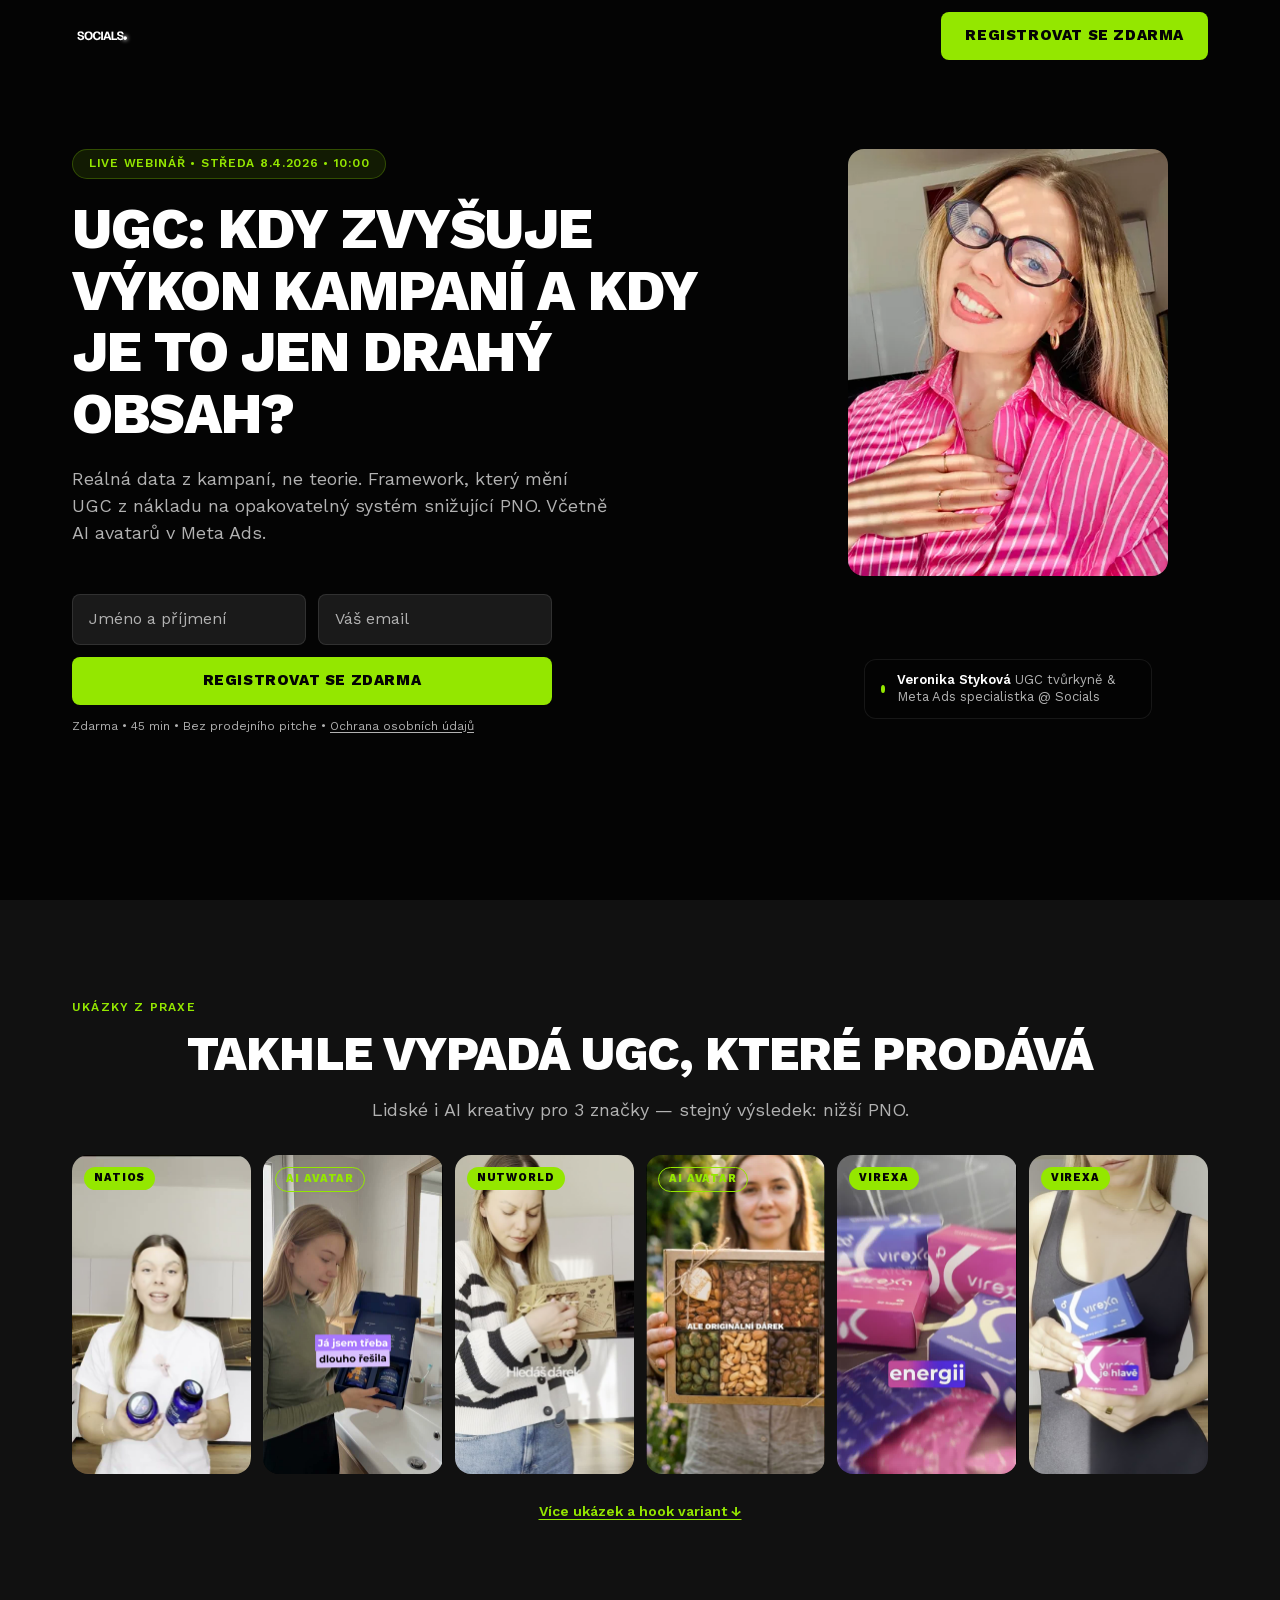
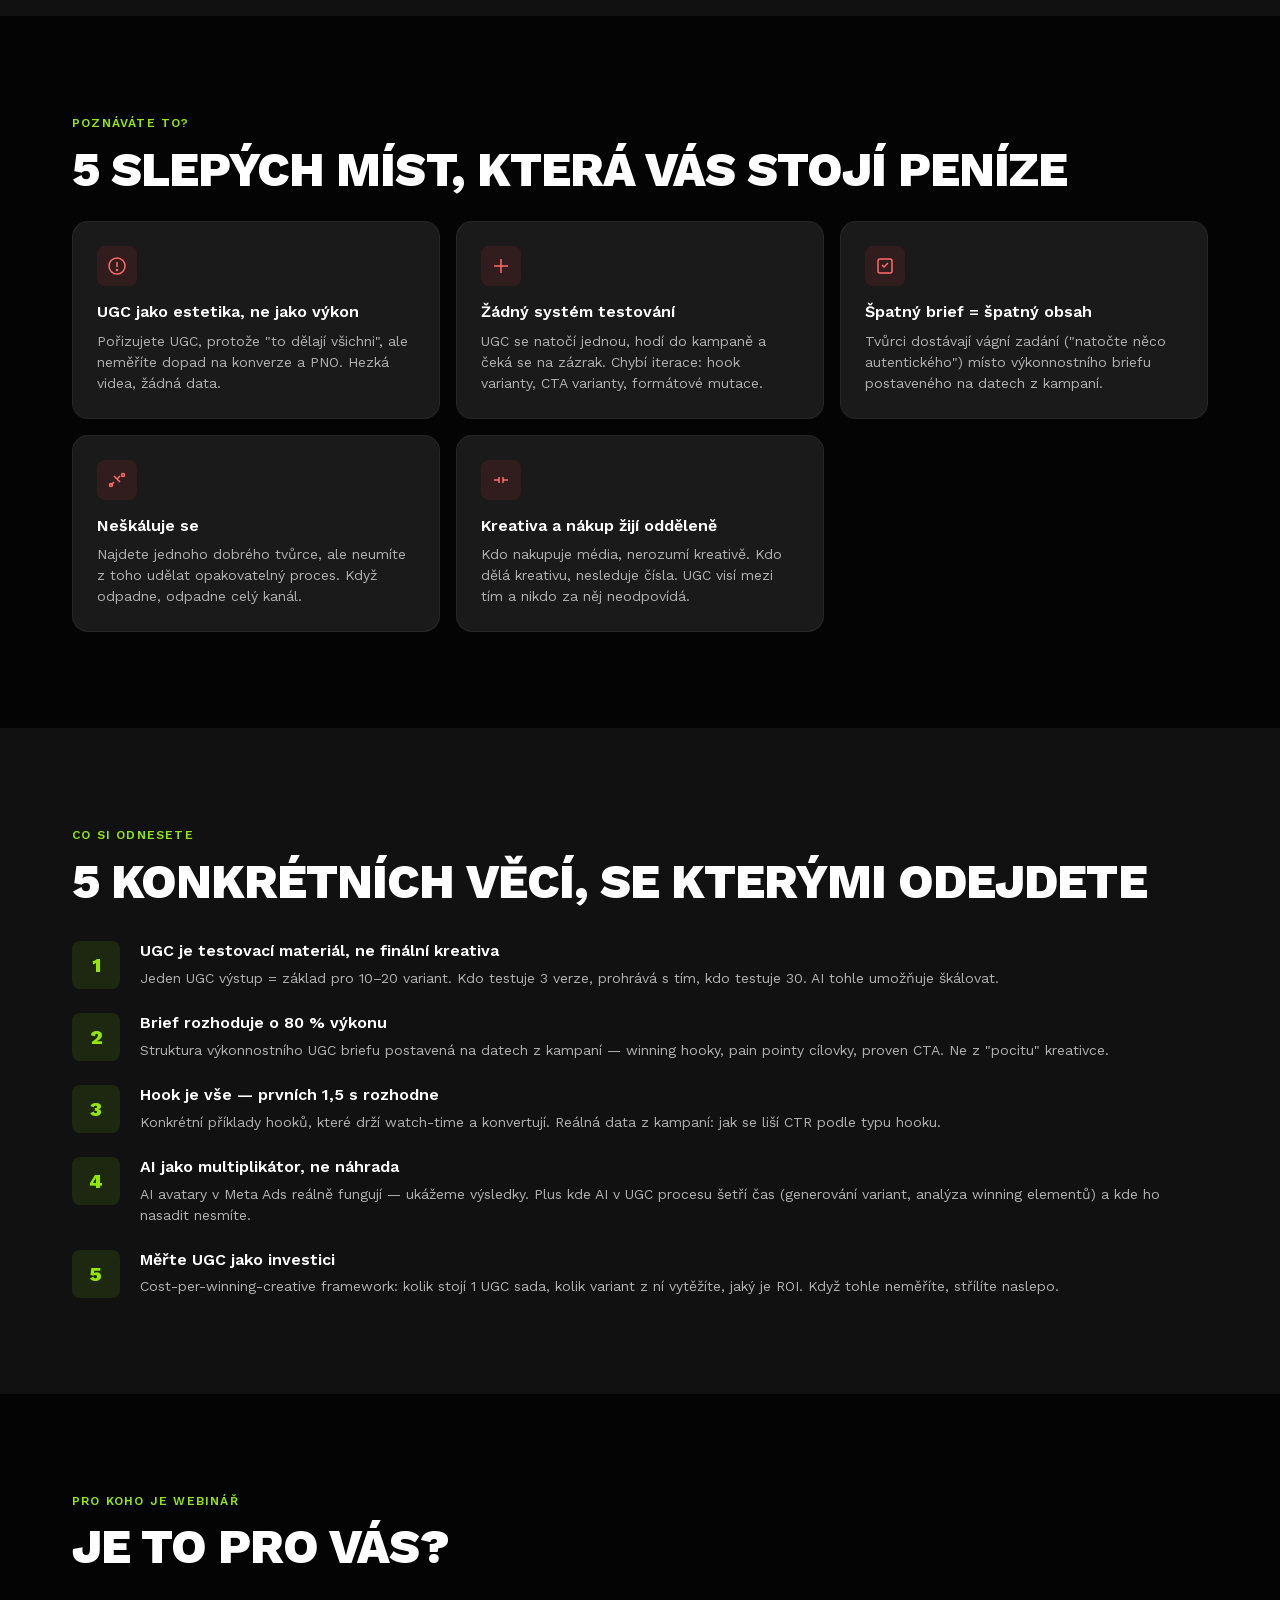
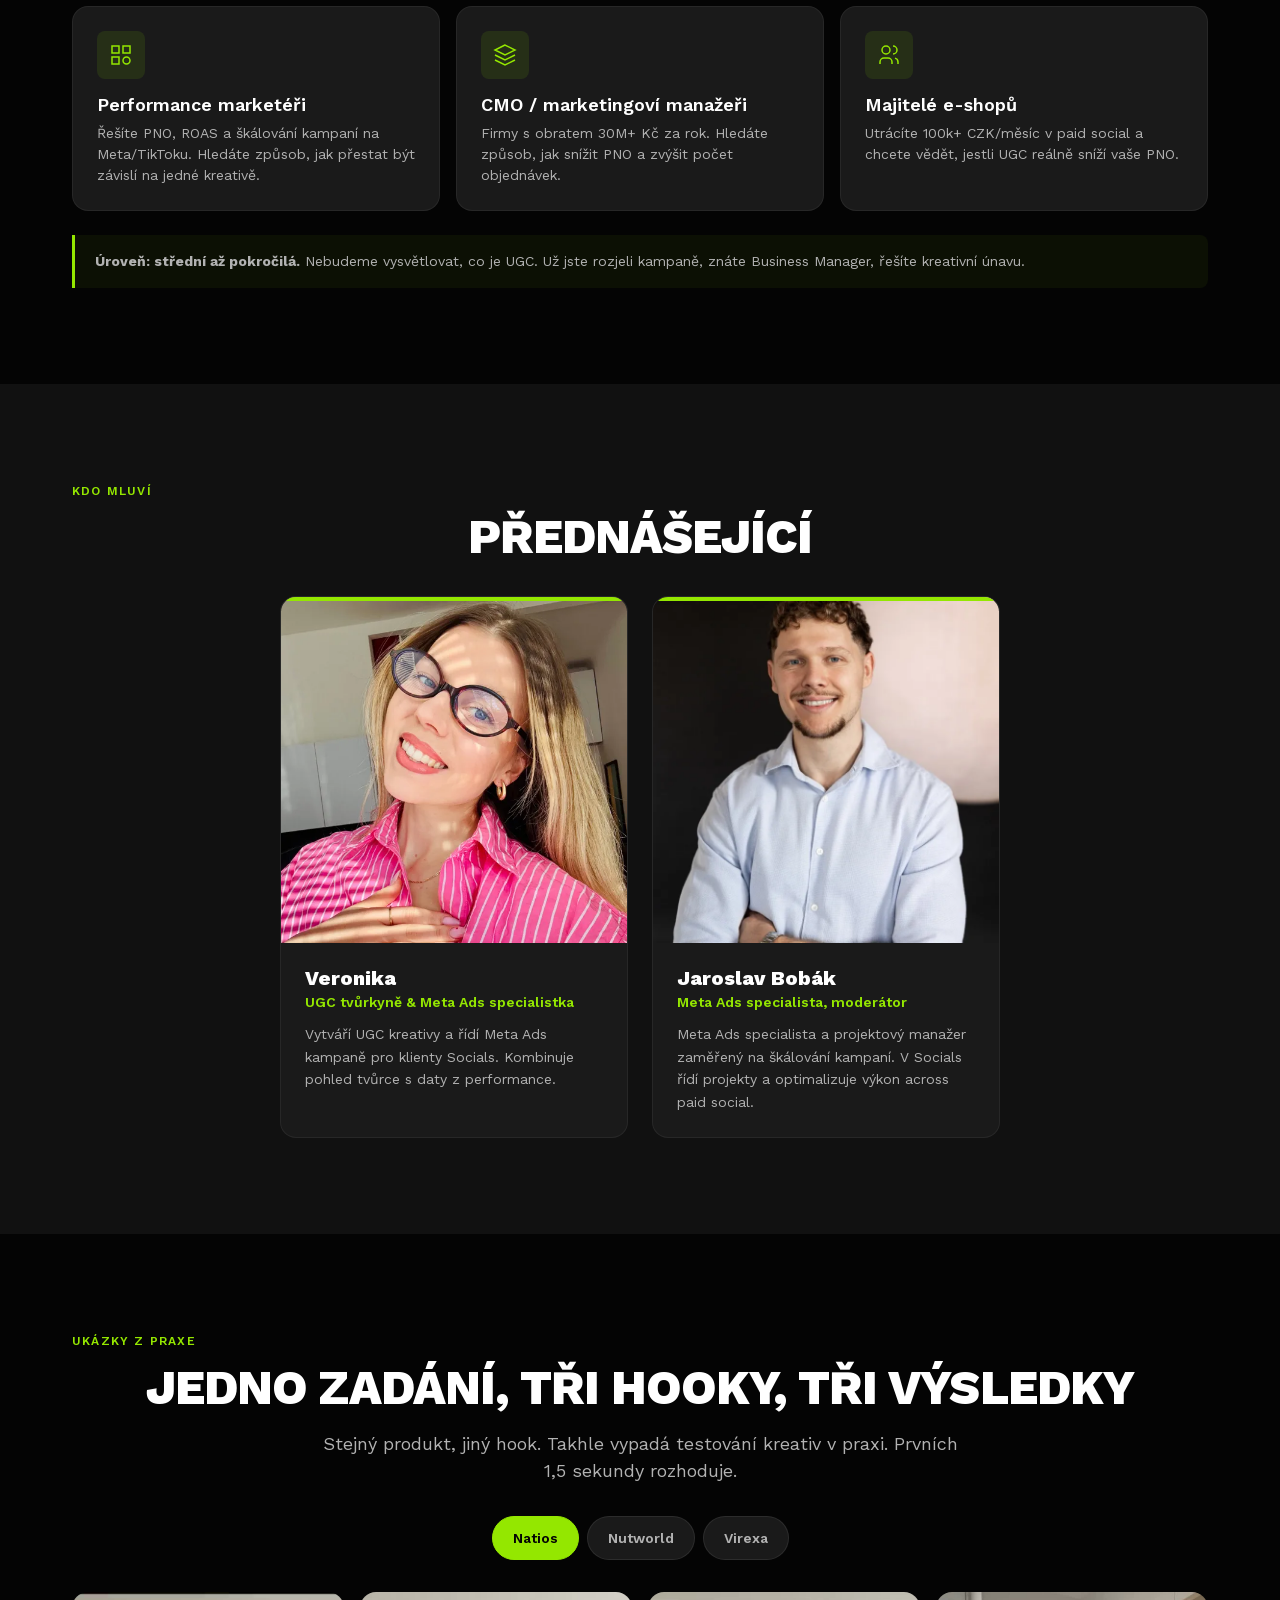
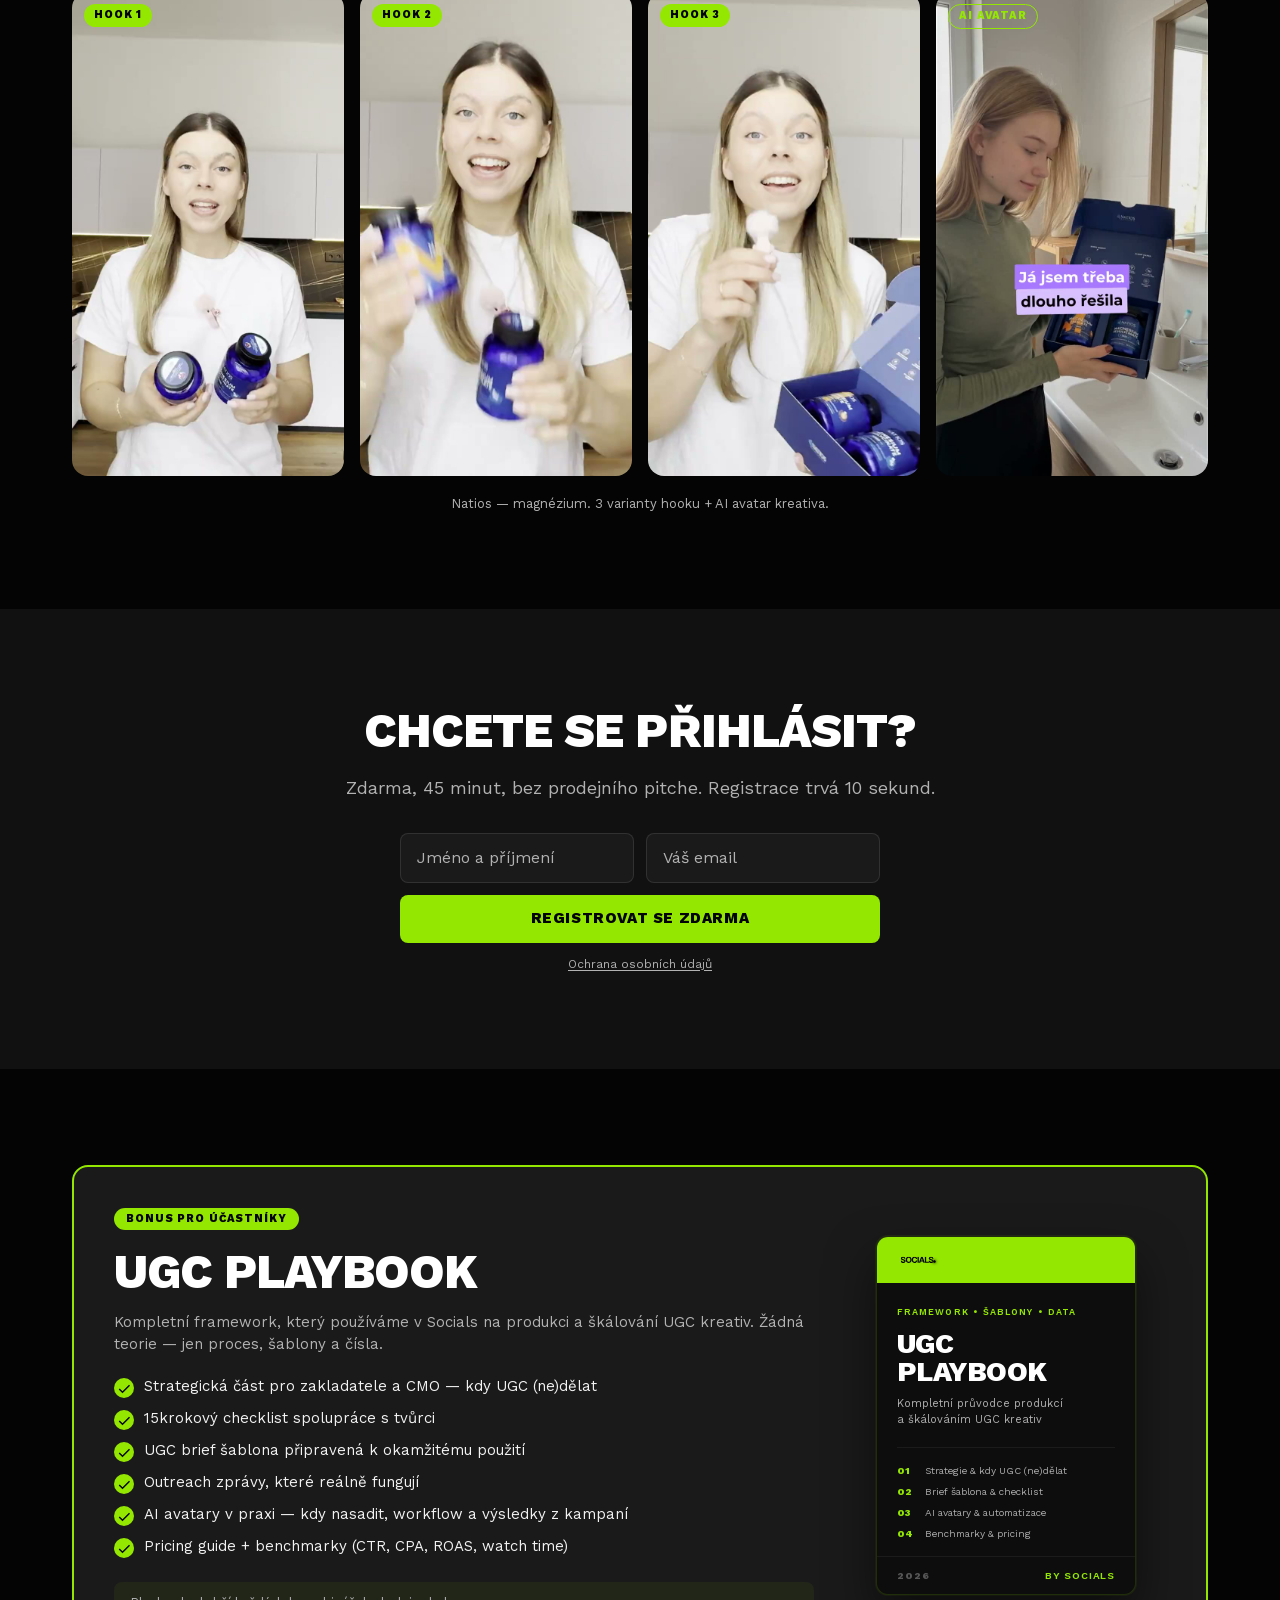
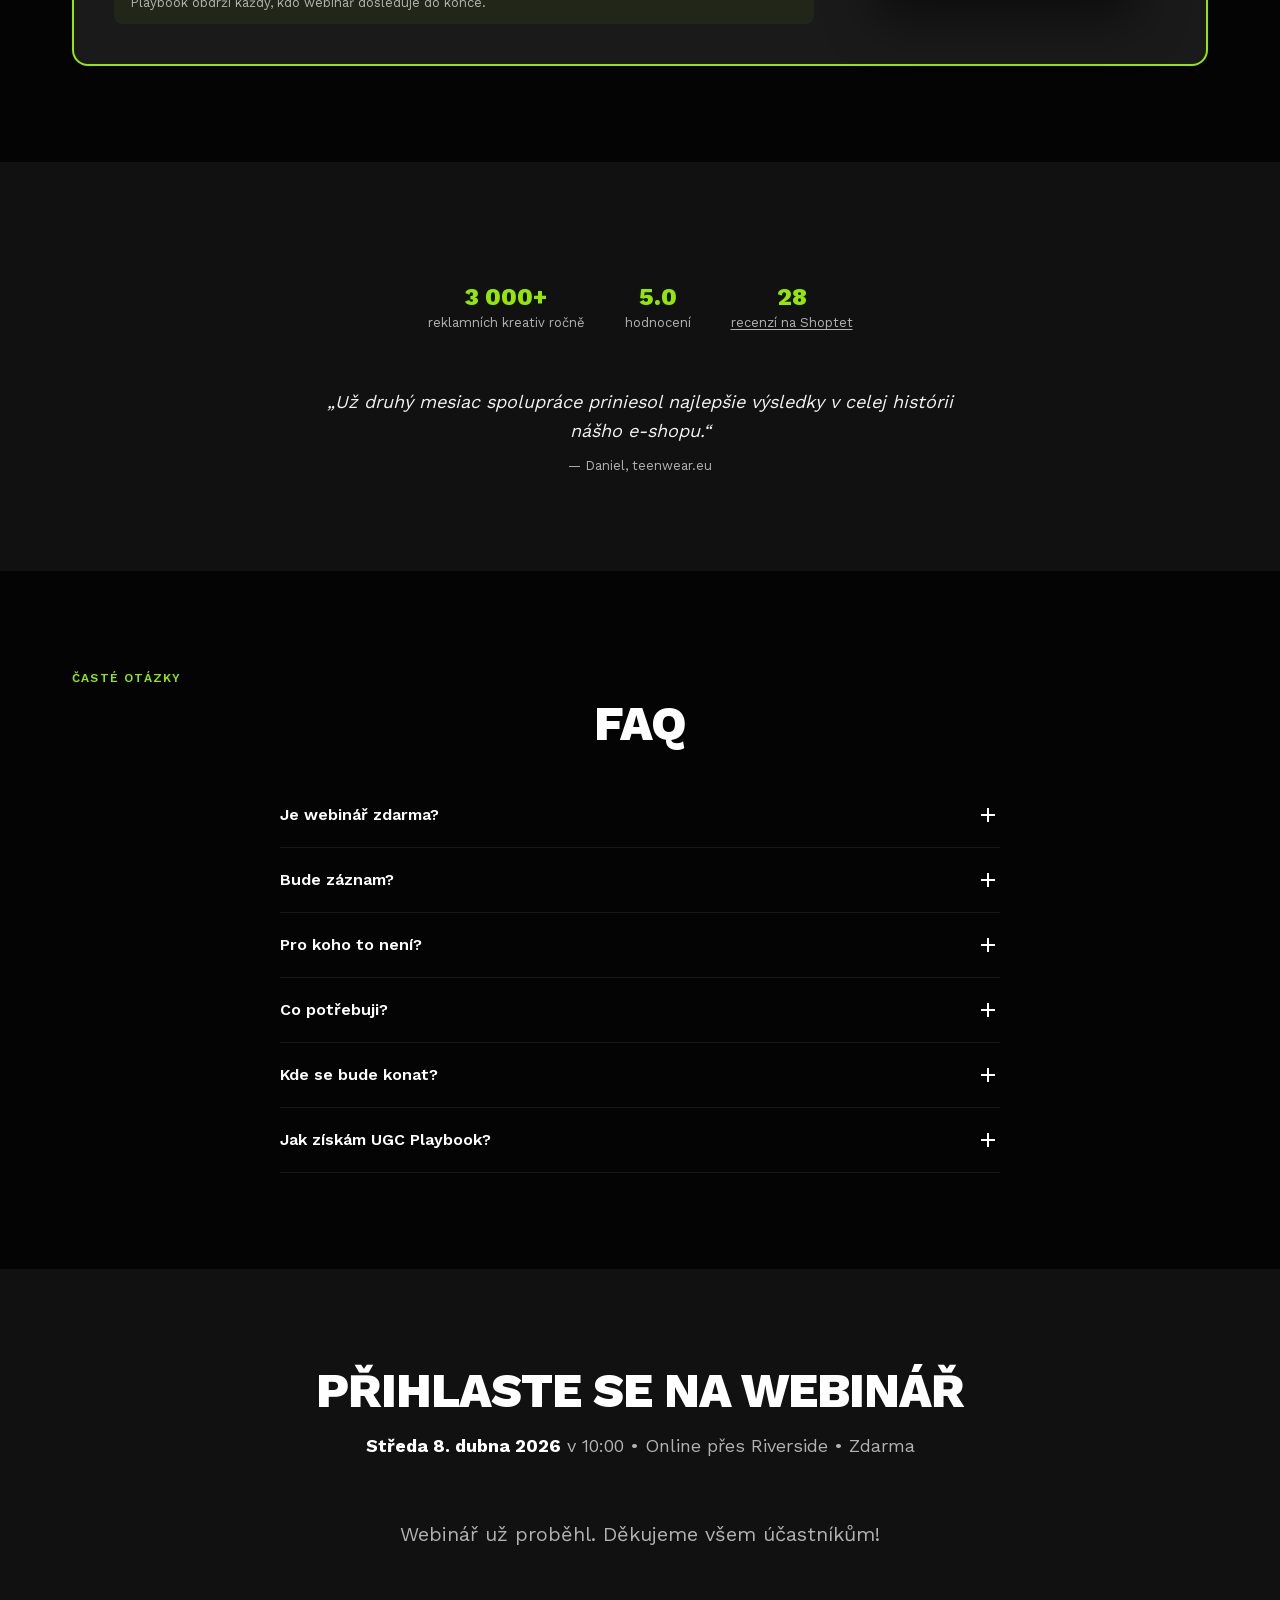
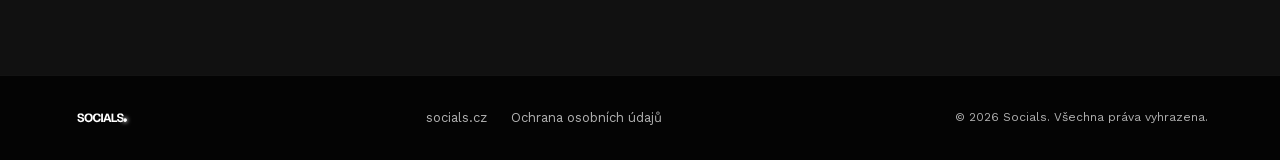
==== commit 11965e64: "feat: výměna speakera — Otakar Lucák → Jaroslav Bobák Druhý speaker nahrazen Jaroslavem Bobákem (Met" ====
--- a/index.html
+++ b/index.html
@@ -17,6 +17,10 @@
   <meta property="og:description" content="Live webinář | 8.4.2026 | Reálná data z kampaní, ne teorie">
   <meta property="og:url" content="https://ugc.socials.cz/">
   <meta property="og:locale" content="cs_CZ">
+  <meta property="og:image" content="https://ugc.socials.cz/images/og-image.jpg">
+  <meta property="og:image:width" content="1200">
+  <meta property="og:image:height" content="630">
+  <meta name="twitter:card" content="summary_large_image">
 
   <!-- Canonical -->
   <link rel="canonical" href="https://ugc.socials.cz/">
@@ -48,7 +52,7 @@
       },
       {
         "@type": "Person",
-        "name": "Otakar Šlucák"
+        "name": "Jaroslav Bobák"
       }
     ],
     "offers": {
@@ -66,7 +70,7 @@
   <link rel="preload" href="fonts/work-sans-latin-ext.woff2" as="font" type="font/woff2" crossorigin>
 
   <!-- Cookiebot Consent Banner -->
-  <script id="Cookiebot" src="https://consent.cookiebot.com/uc.js" data-cbid="a3b796db-bb60-47ce-9097-264161d6d22f" data-blockingmode="auto" type="text/javascript"></script>
+  <script id="Cookiebot" src="https://consent.cookiebot.com/uc.js" data-cbid="28189135-a400-4497-86e8-4fcba007c3e5" data-blockingmode="auto" type="text/javascript"></script>
 
   <!-- Styles -->
   <link rel="stylesheet" href="css/styles.css?v=6">
@@ -428,13 +432,13 @@
         <div class="speaker-card">
           <picture>
             <source
-              srcset="images/otakar-720.webp 720w, images/otakar.webp 1500w"
+              srcset="images/jarda-720.webp 720w, images/jarda.webp 1500w"
               sizes="(max-width: 767px) 100vw, 360px"
               type="image/webp"
             >
             <img
-              src="images/otakar.jpg"
-              alt="Otakar Lucák — spolumajitel Socials"
+              src="images/jarda.jpg"
+              alt="Jaroslav Bobák — Meta Ads specialista a moderátor"
               class="speaker-card__image"
               width="360"
               height="360"
@@ -442,9 +446,9 @@
             >
           </picture>
           <div class="speaker-card__body">
-            <h3 class="speaker-card__name">Otakar Lucák</h3>
-            <p class="speaker-card__role">Spolumajitel Socials, moderátor</p>
-            <p class="speaker-card__bio">Performance marketing, strategie a škálování kampaní. V Socials vede tým, který ročně vyprodukuje 3 000+ reklamních kreativ.</p>
+            <h3 class="speaker-card__name">Jaroslav Bobák</h3>
+            <p class="speaker-card__role">Meta Ads specialista, moderátor</p>
+            <p class="speaker-card__bio">Meta Ads specialista a projektový manažer zaměřený na škálování kampaní. V Socials řídí projekty a optimalizuje výkon across paid social.</p>
           </div>
         </div>
       </div>
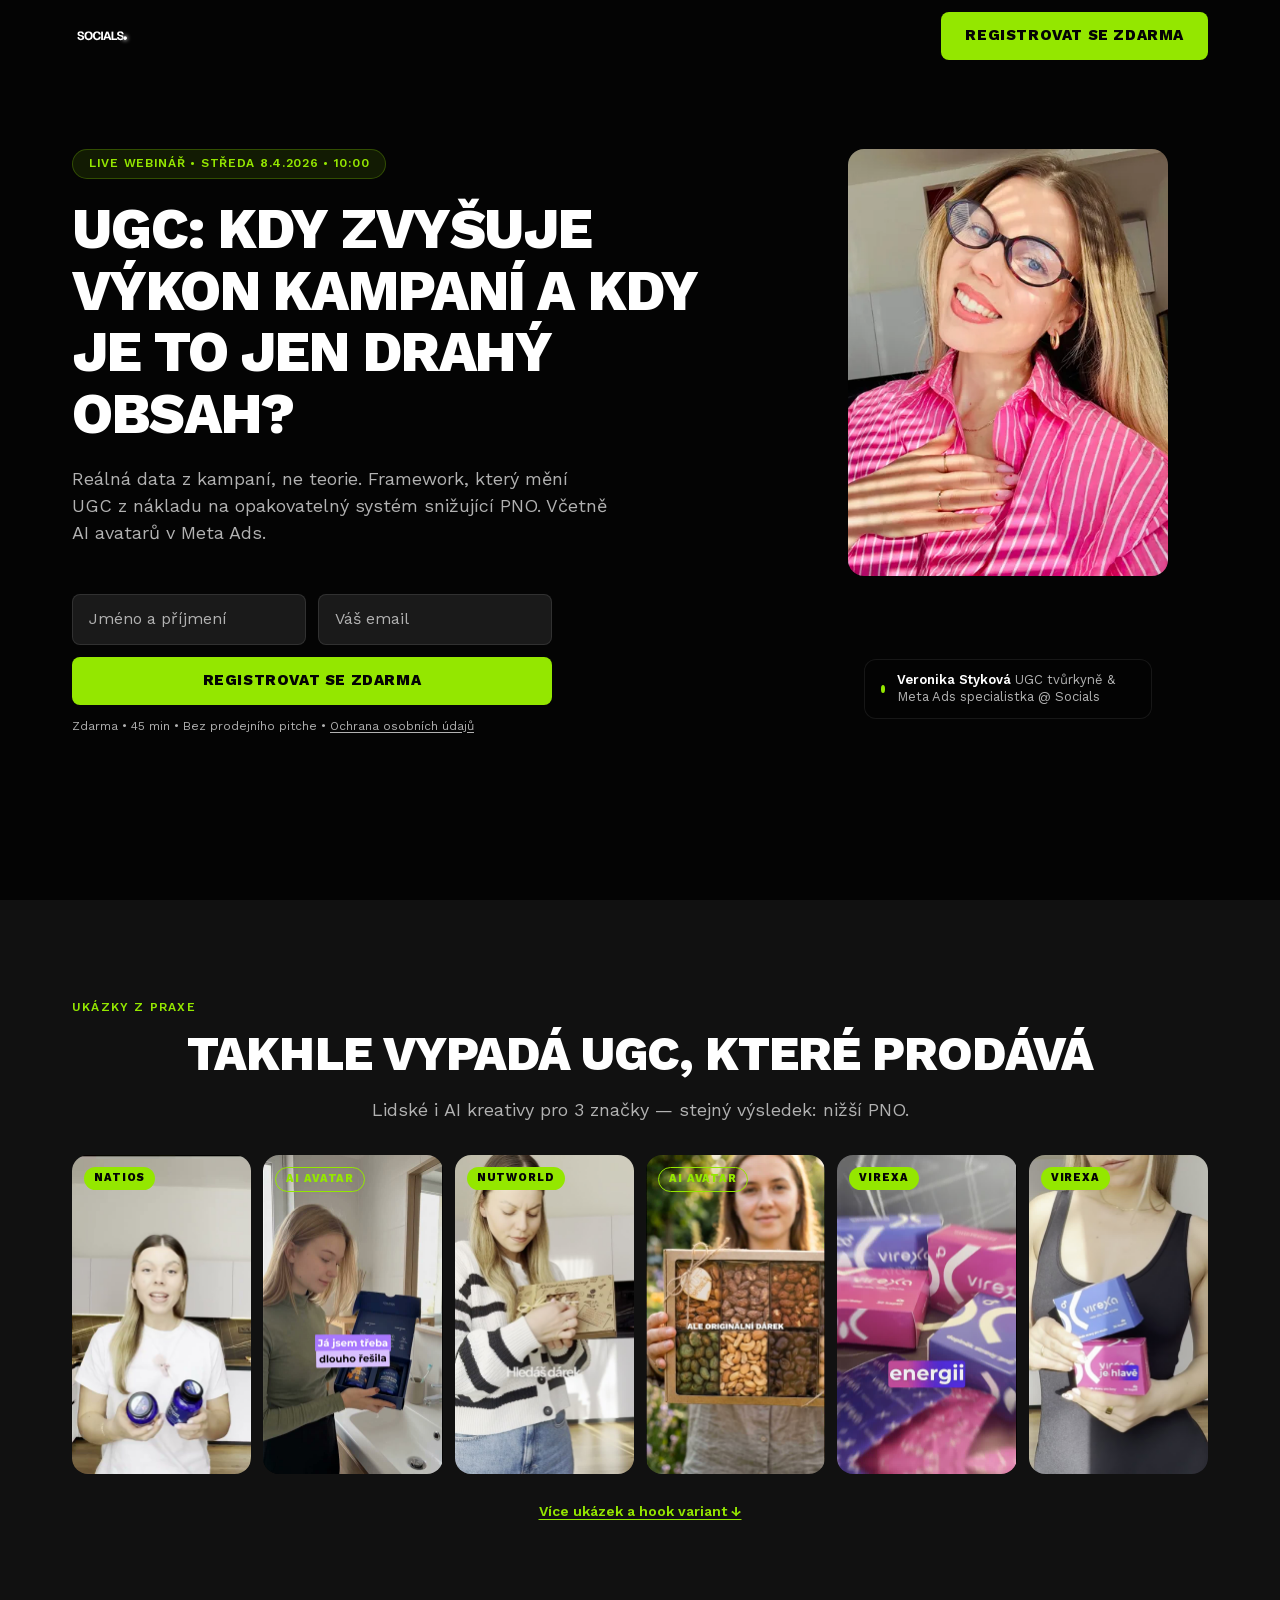
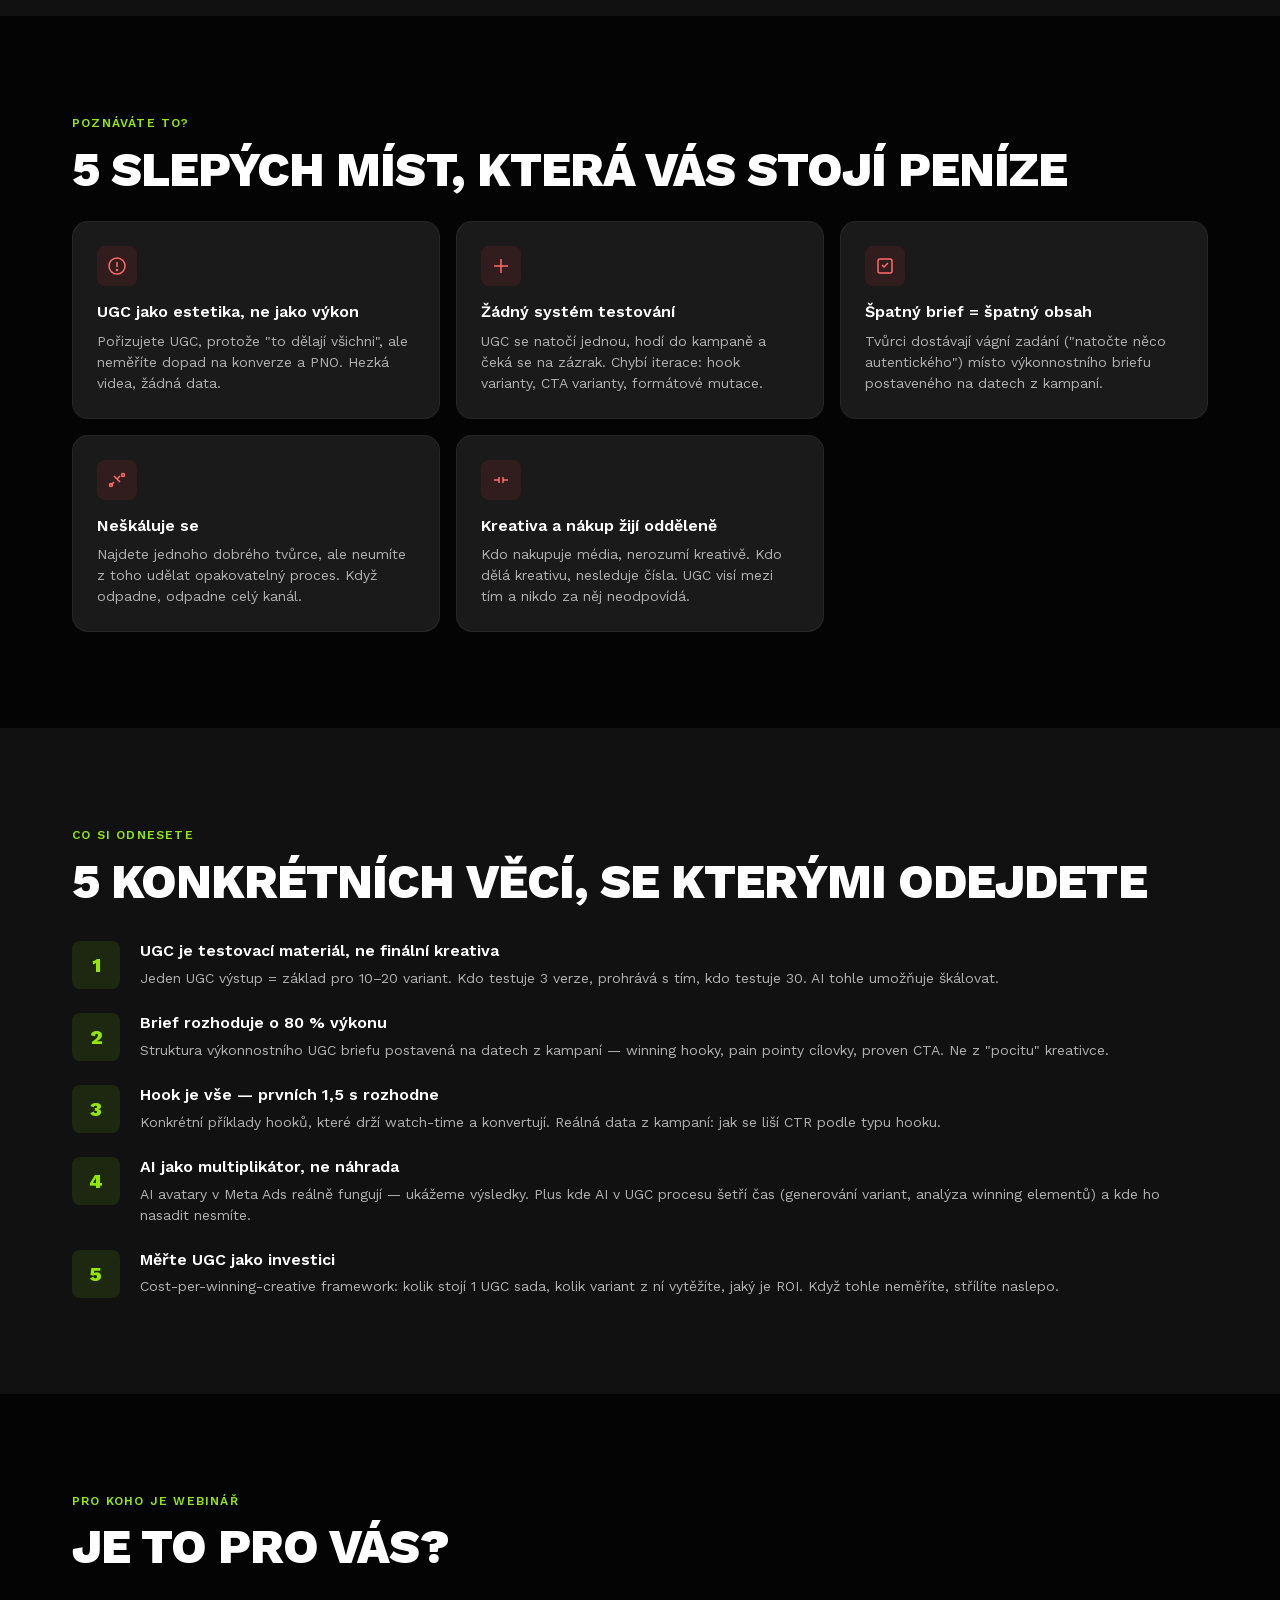
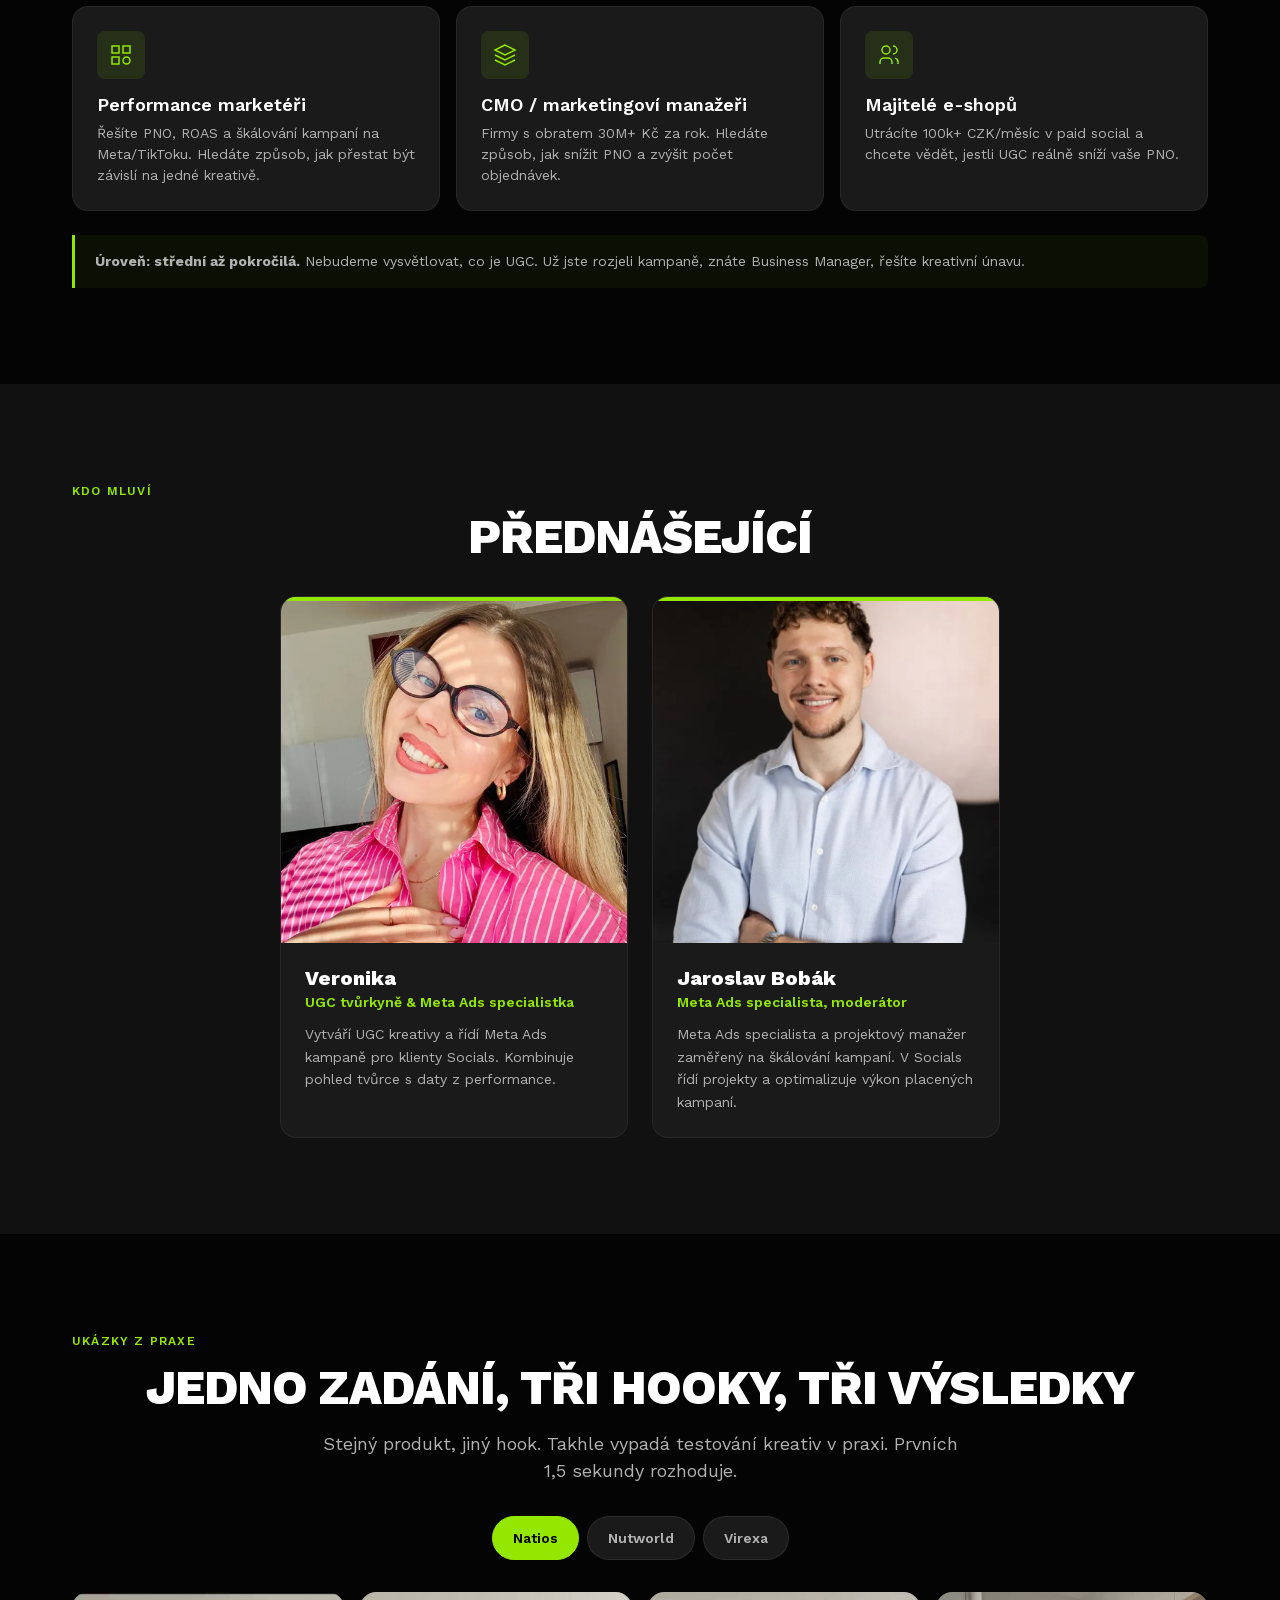
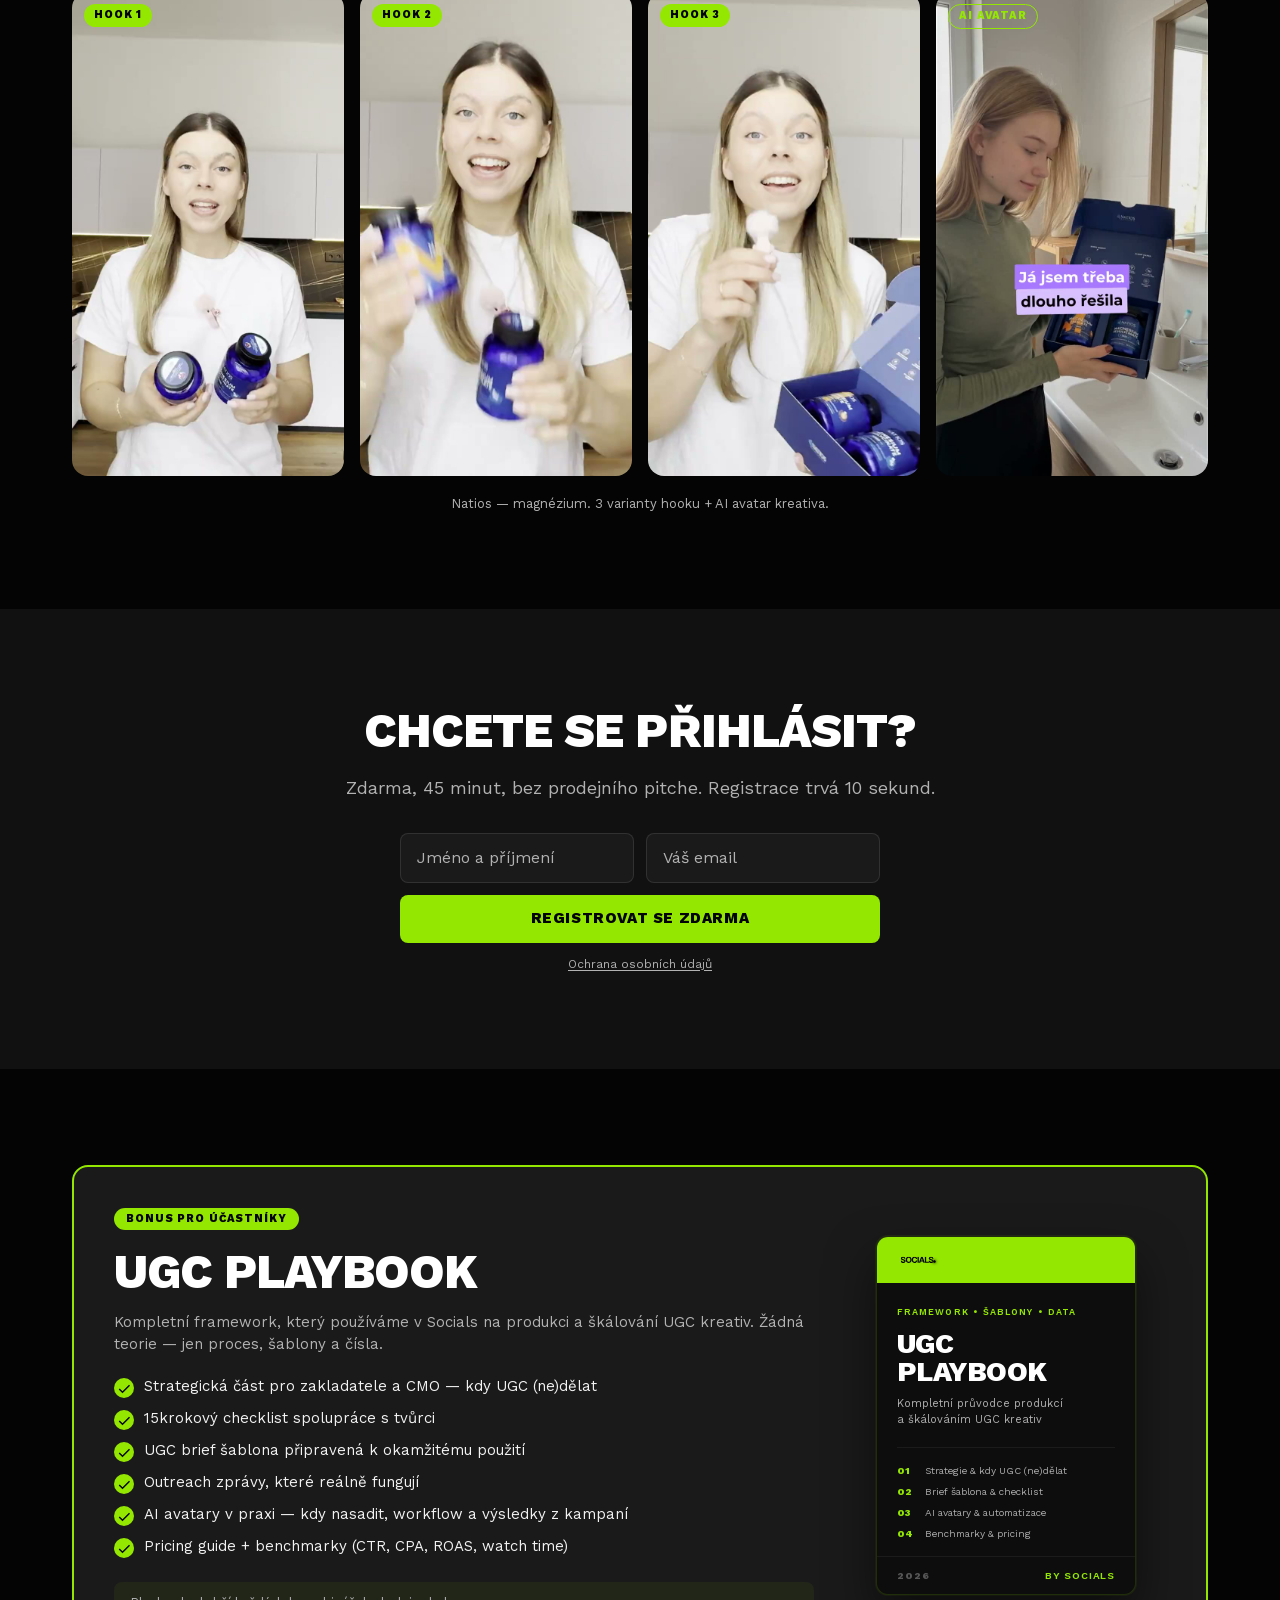
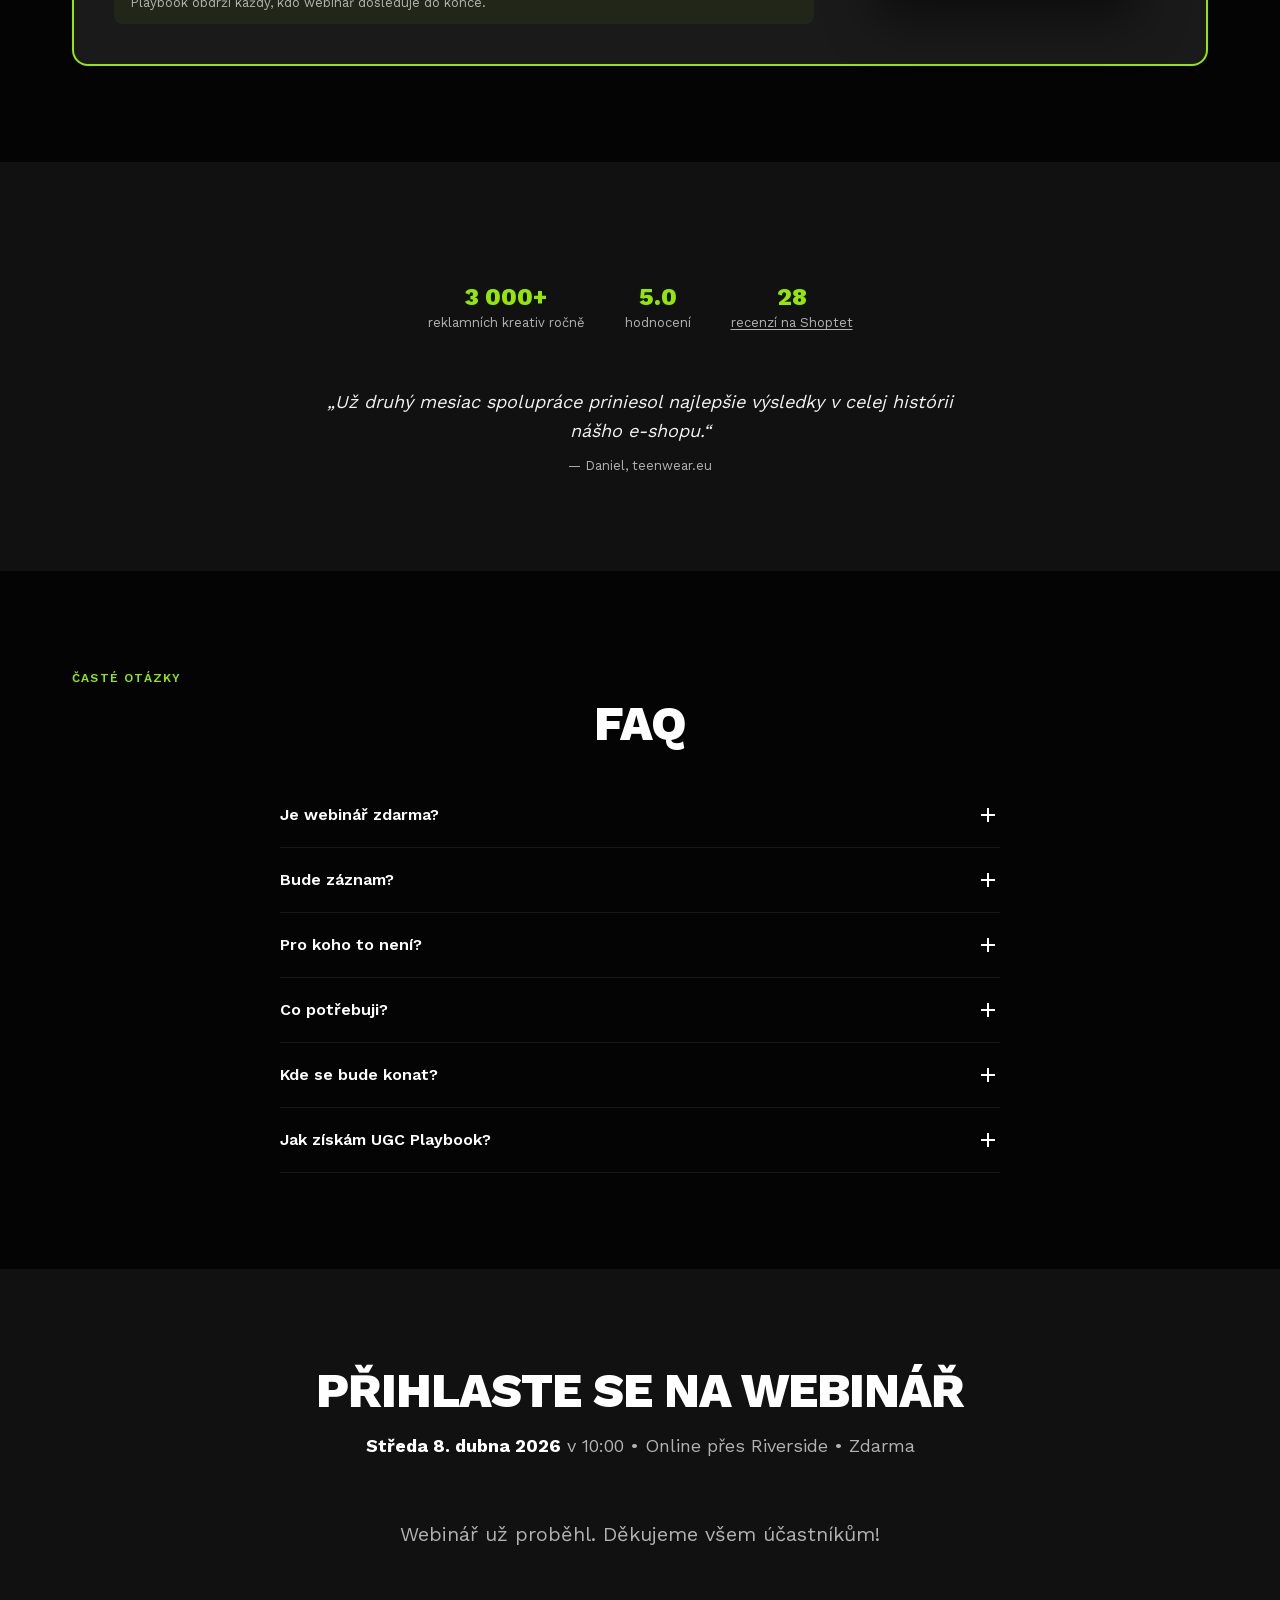
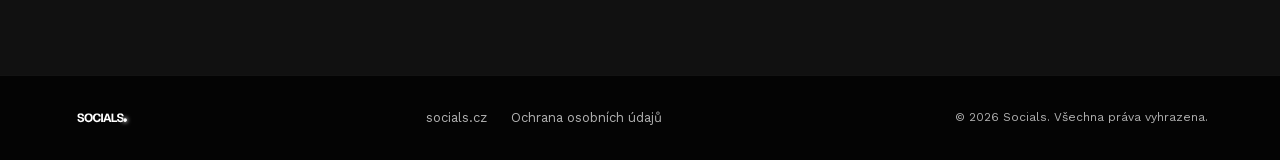
==== commit 70dff34e: "feat: přidání 5 HTML email šablon pro Ecomail warm-up sekvenci - 01-speakers (T-14), 02-teaser (T-7)" ====
--- a/index.html
+++ b/index.html
@@ -448,7 +448,7 @@
           <div class="speaker-card__body">
             <h3 class="speaker-card__name">Jaroslav Bobák</h3>
             <p class="speaker-card__role">Meta Ads specialista, moderátor</p>
-            <p class="speaker-card__bio">Meta Ads specialista a projektový manažer zaměřený na škálování kampaní. V Socials řídí projekty a optimalizuje výkon across paid social.</p>
+            <p class="speaker-card__bio">Meta Ads specialista a projektový manažer zaměřený na škálování kampaní. V Socials řídí projekty a optimalizuje výkon placených kampaní.</p>
           </div>
         </div>
       </div>
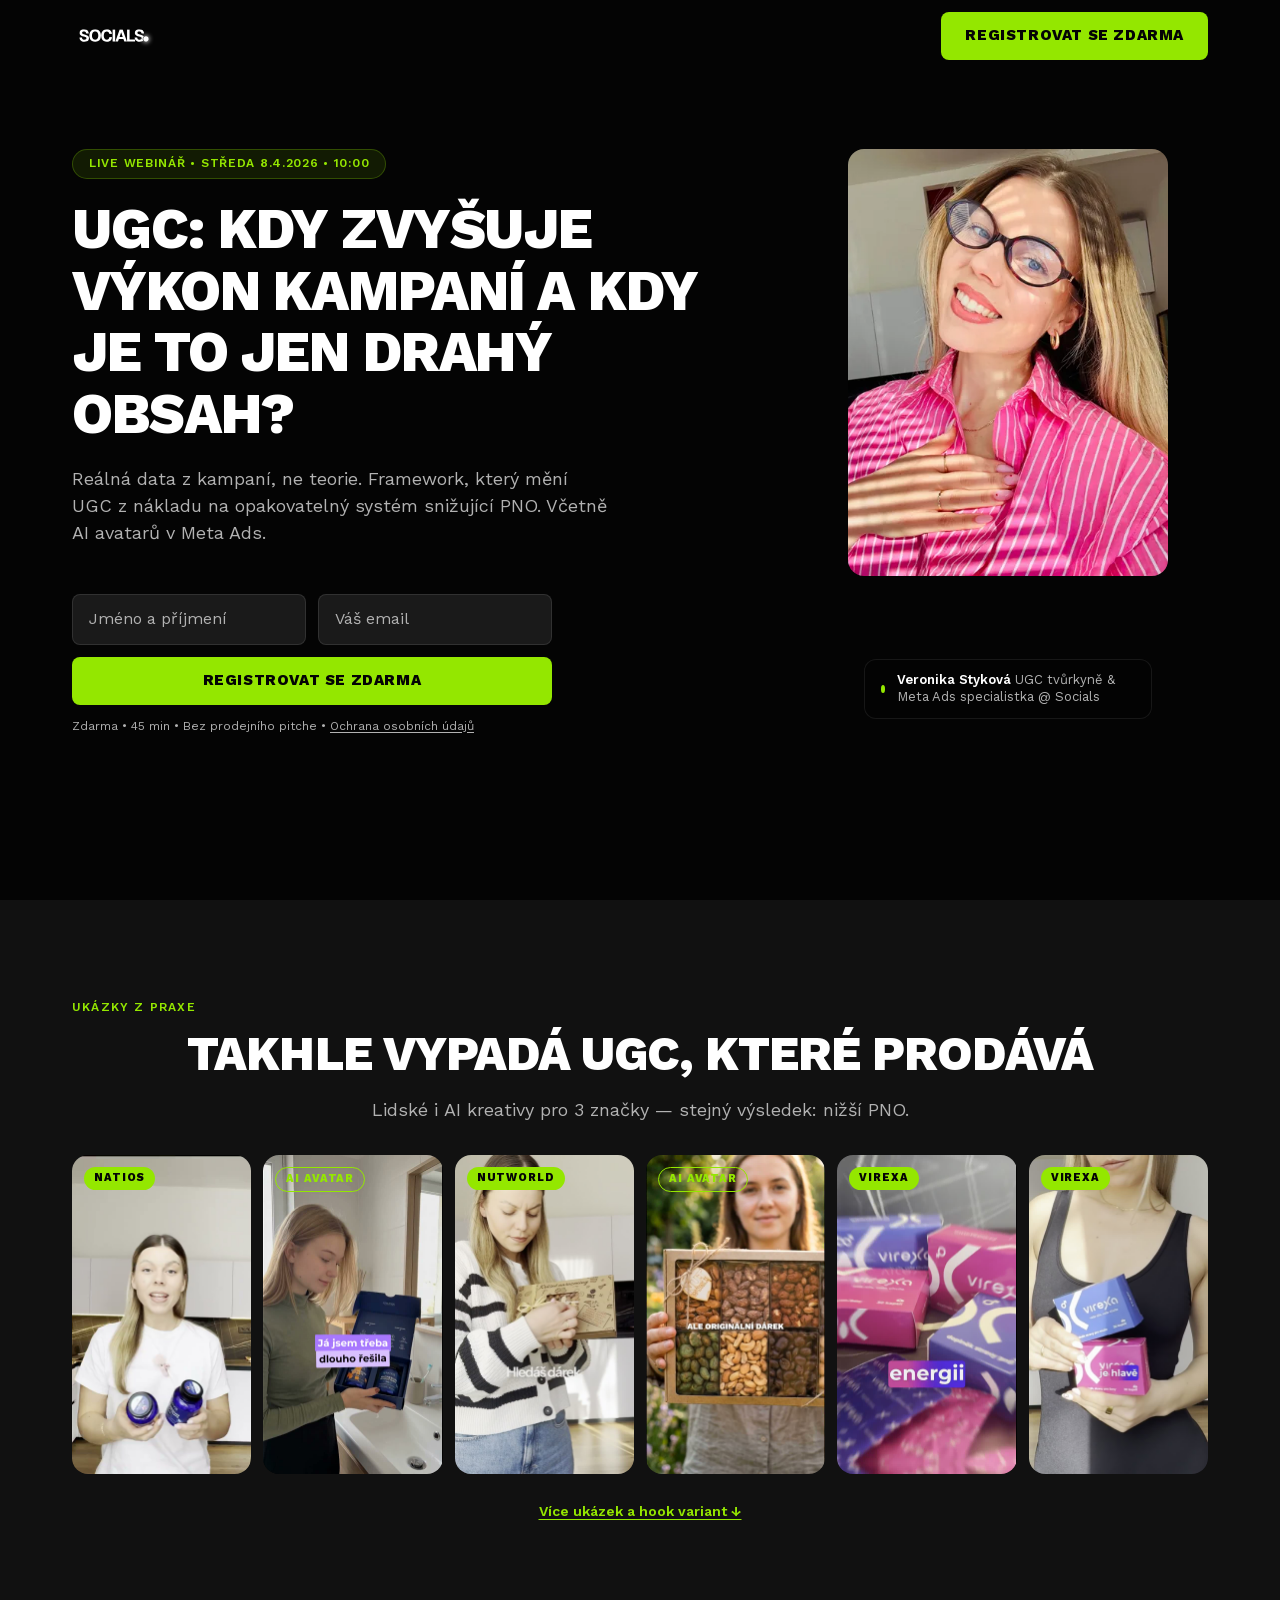
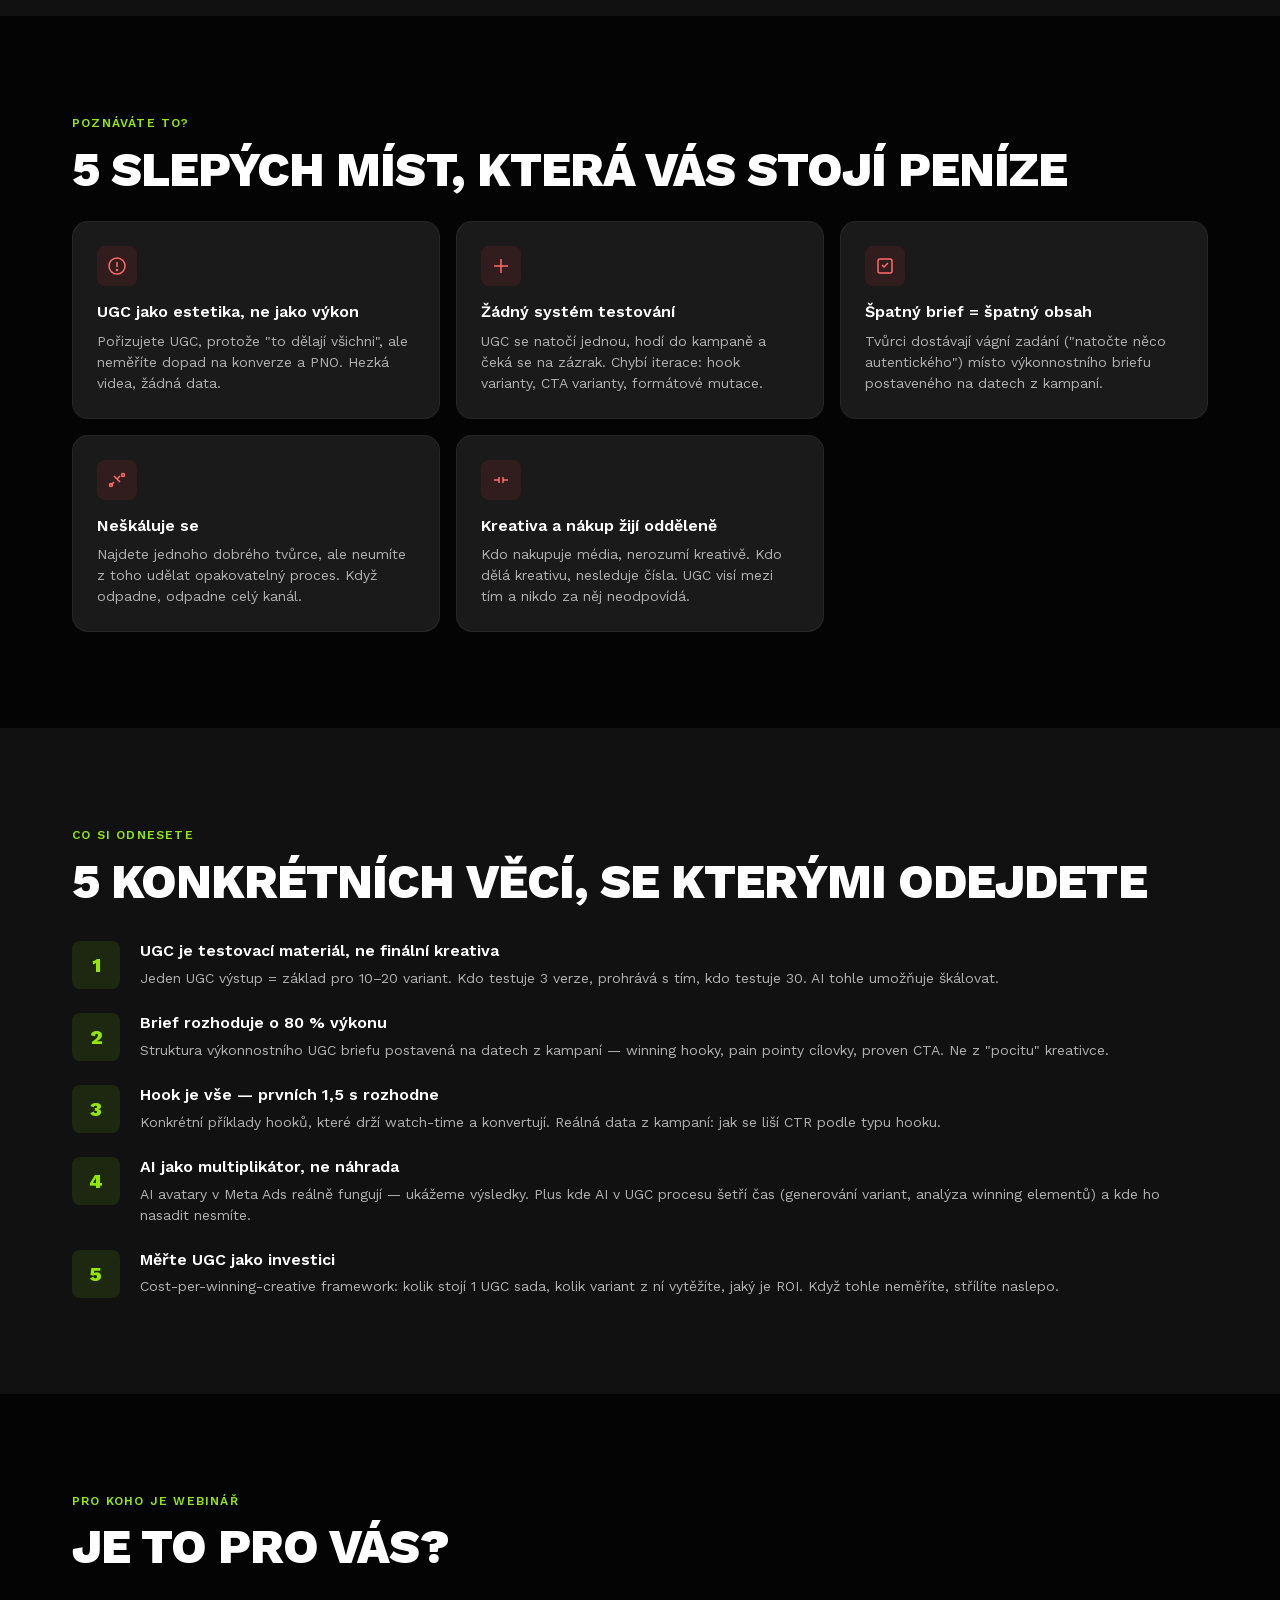
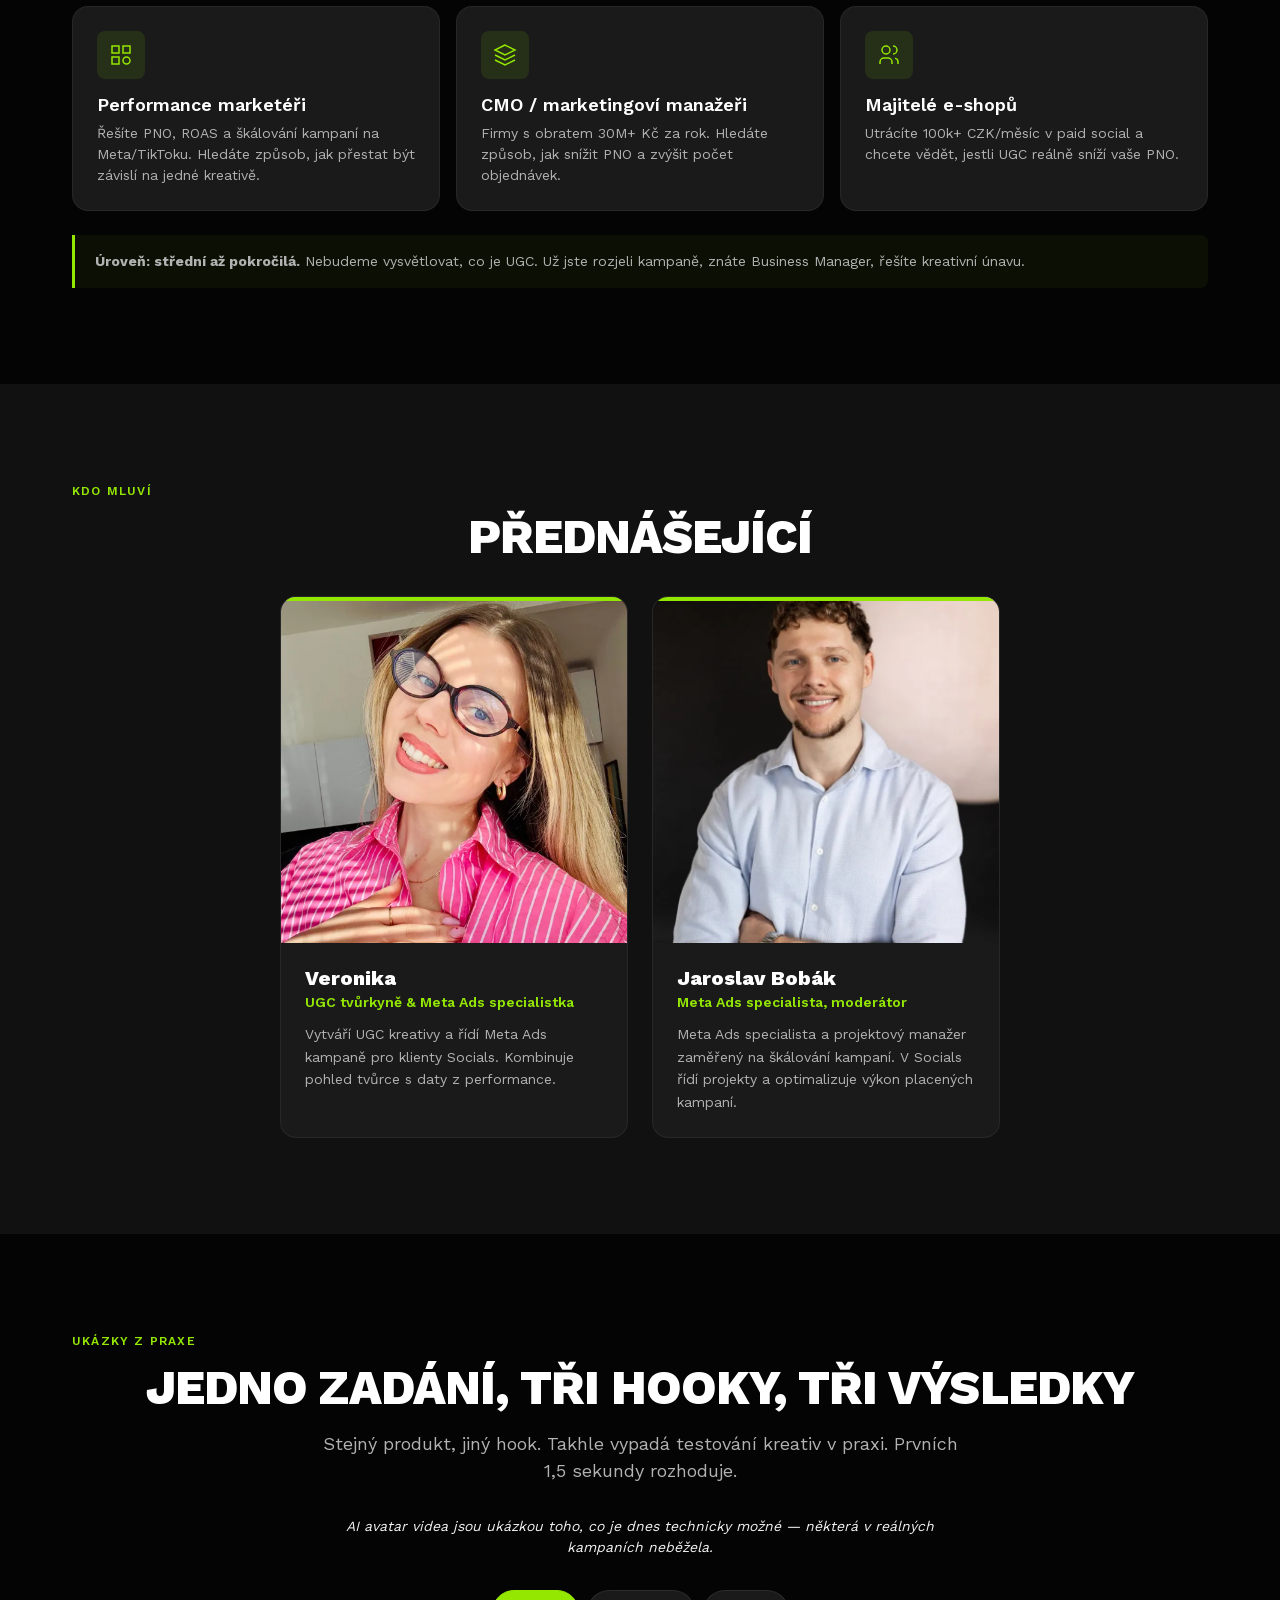
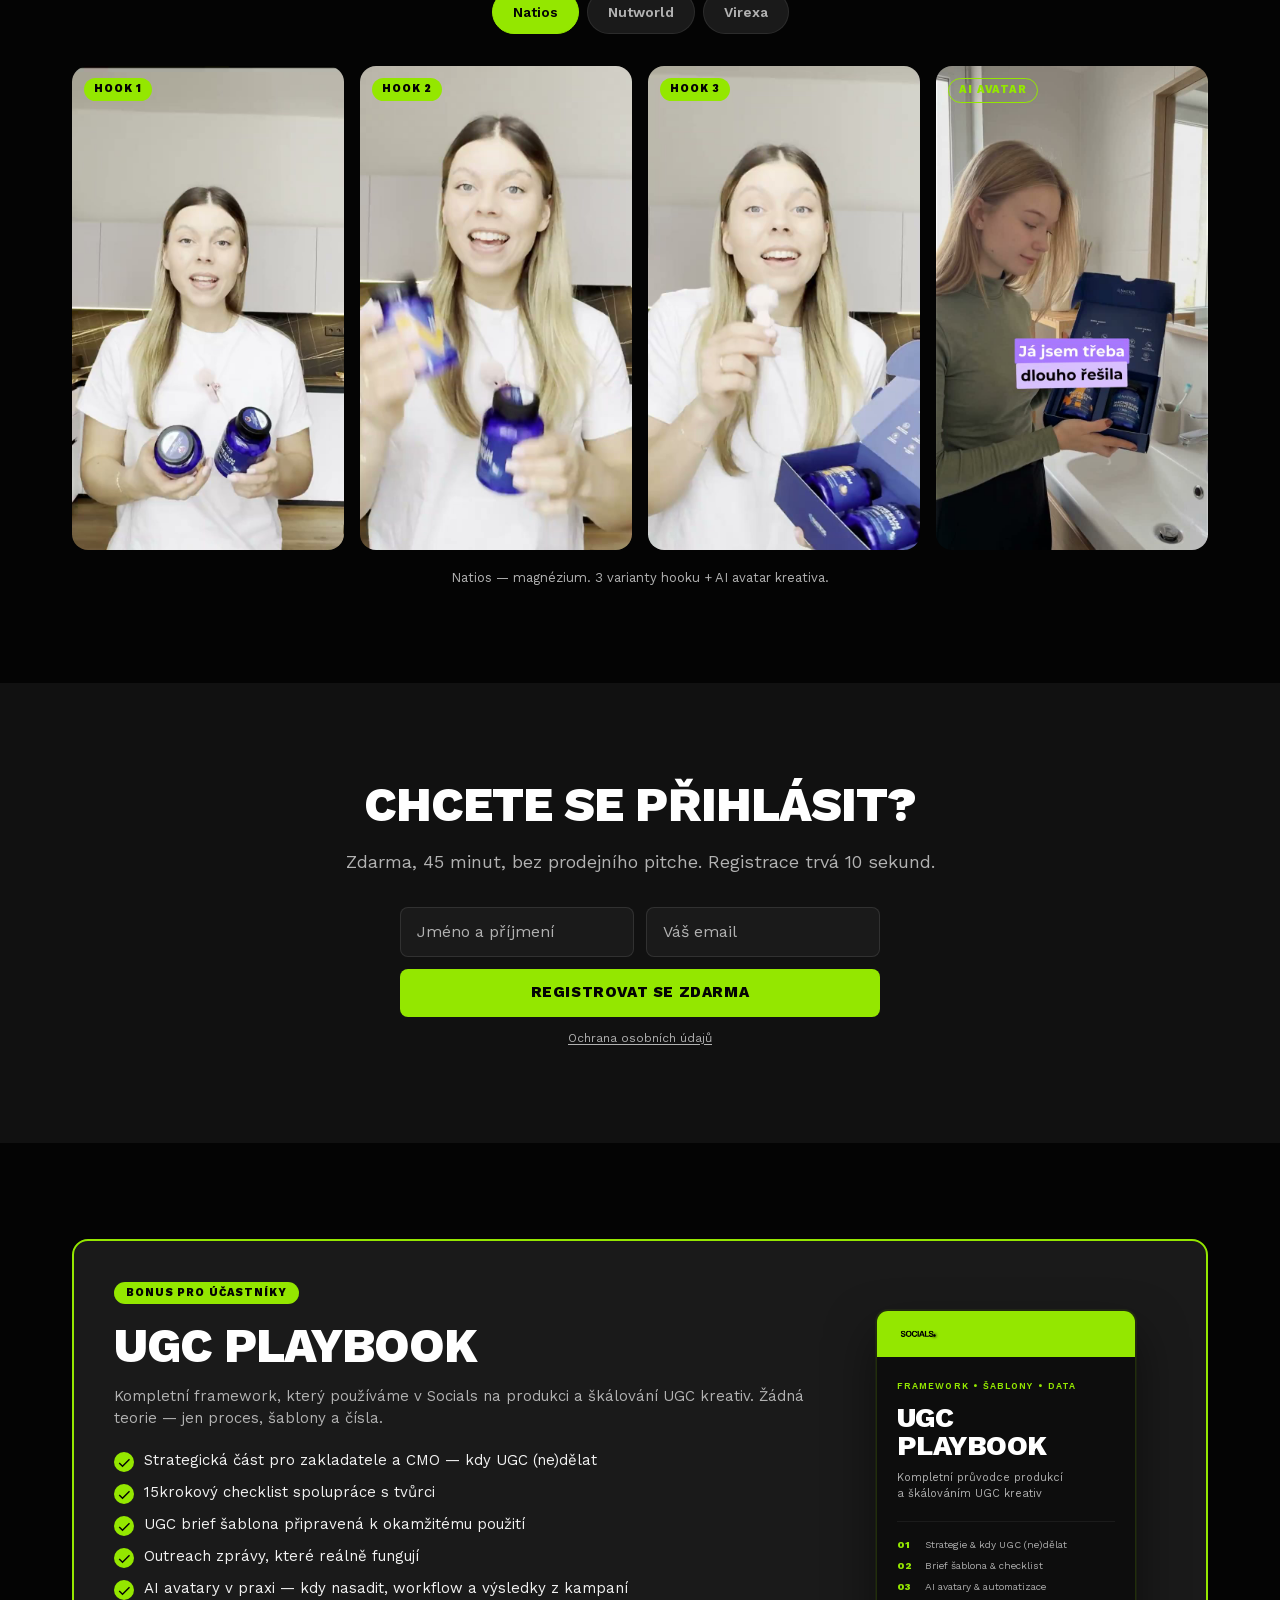
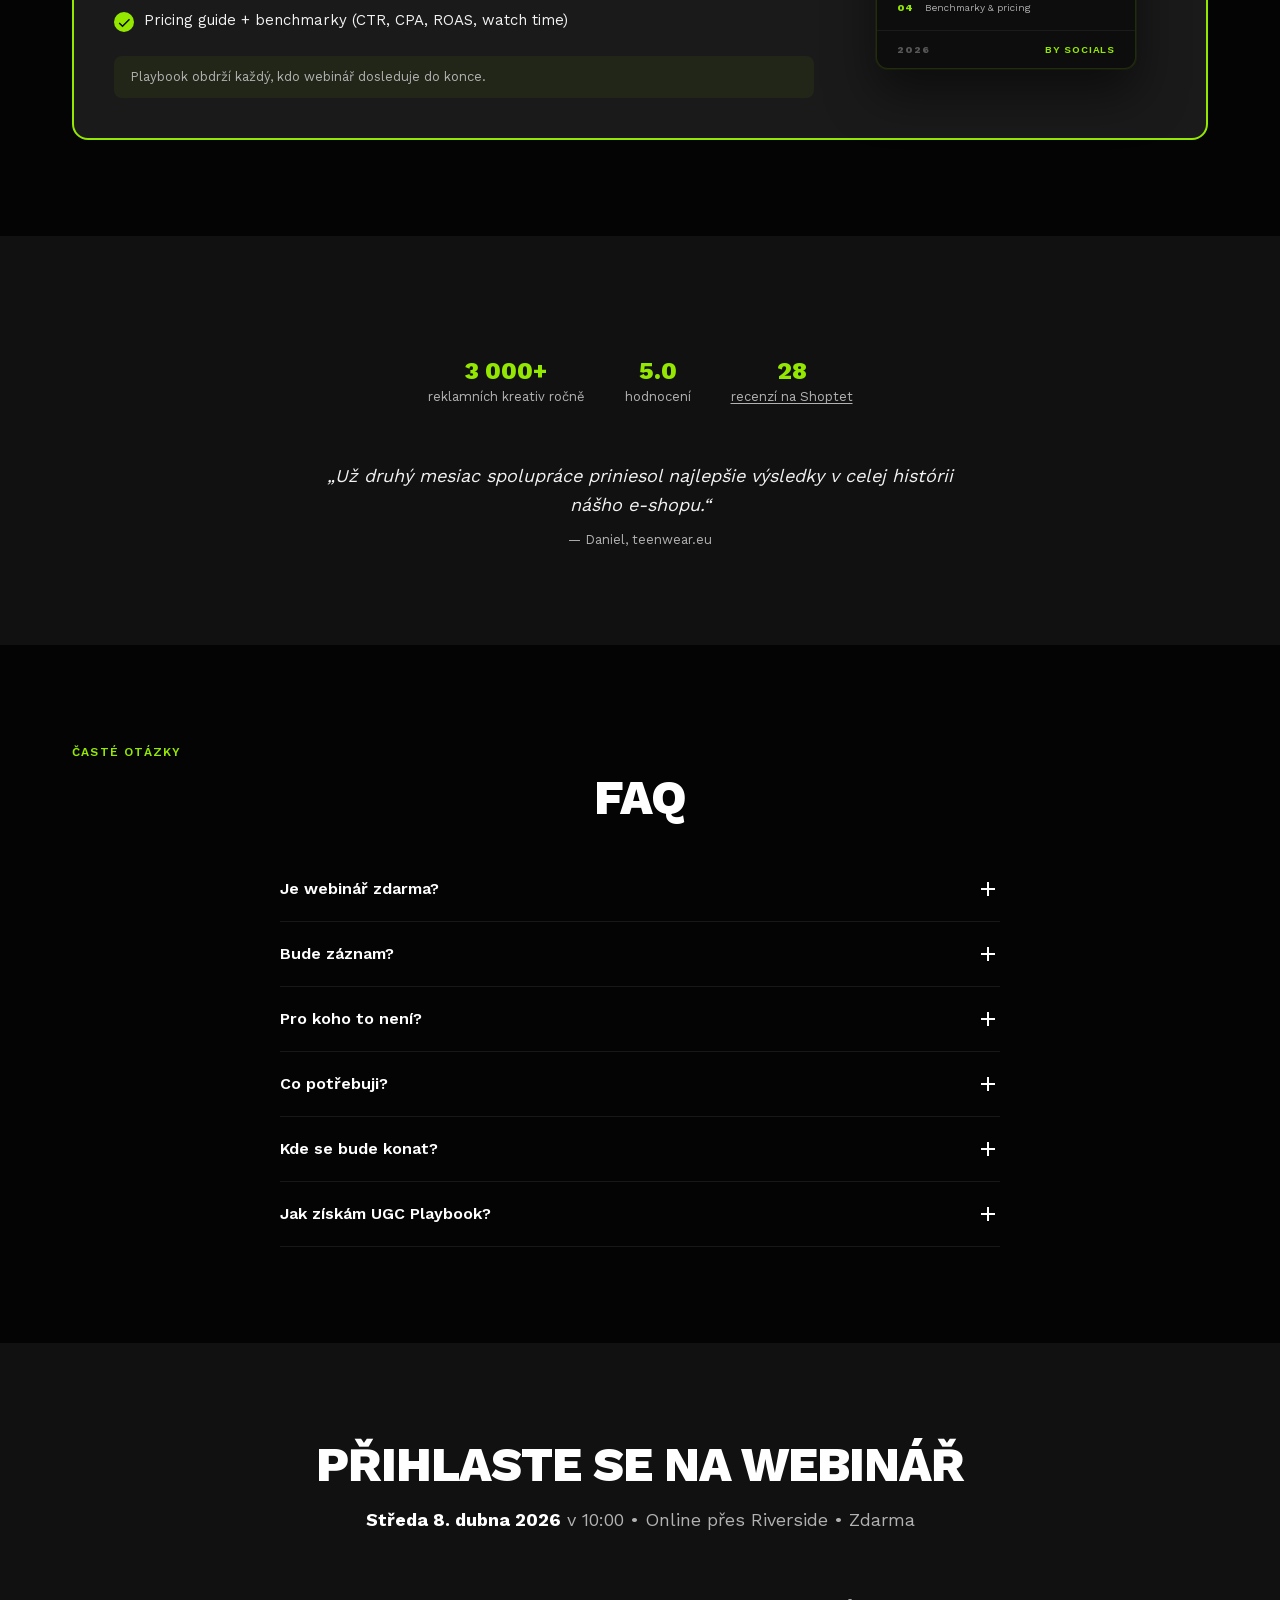
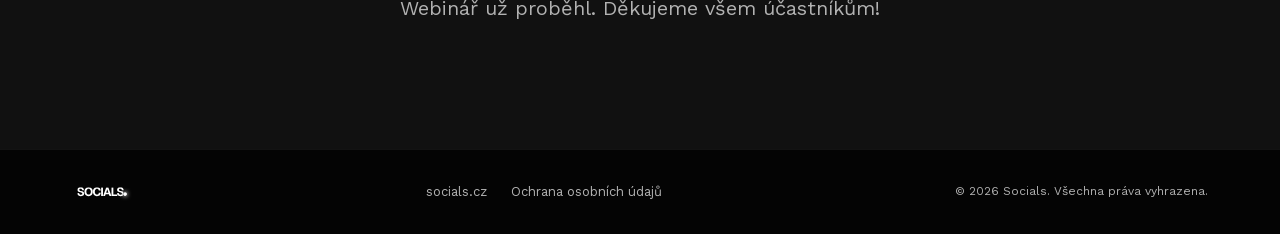
==== commit ca9e0a8c: "feat: AI avatar disclaimer v sekci Ukázky z praxe Italic poznámka pod subtitlem vysvětluje, že AI av" ====
--- a/index.html
+++ b/index.html
@@ -465,6 +465,9 @@
       <p class="section__subtitle text-center mb-4" style="margin-left:auto;margin-right:auto;">
         Stejný produkt, jiný hook. Takhle vypadá testování kreativ v praxi. Prvních 1,5&nbsp;sekundy rozhoduje.
       </p>
+      <p class="section__note text-center mb-4" style="margin-left:auto;margin-right:auto;">
+        AI avatar videa jsou ukázkou toho, co je dnes technicky možné&nbsp;&mdash; některá v&nbsp;reálných kampaních neběžela.
+      </p>
 
       <!-- Tab navigation -->
       <div class="tabs" role="tablist" aria-label="Ukázky podle značek">
--- a/css/styles.css
+++ b/css/styles.css
@@ -161,6 +161,14 @@
   line-height: 1.5;
 }
 
+.section__note {
+  color: var(--c-fg-dim);
+  font-size: .875rem;
+  max-width: 640px;
+  line-height: 1.5;
+  font-style: italic;
+}
+
 /* ==========================================================================
    1. STICKY HEADER
    ========================================================================== */
@@ -188,7 +196,7 @@
 }
 
 .header__logo {
-  height: 20px;
+  height: 28px;
   width: auto;
   filter: brightness(0) invert(1);
 }
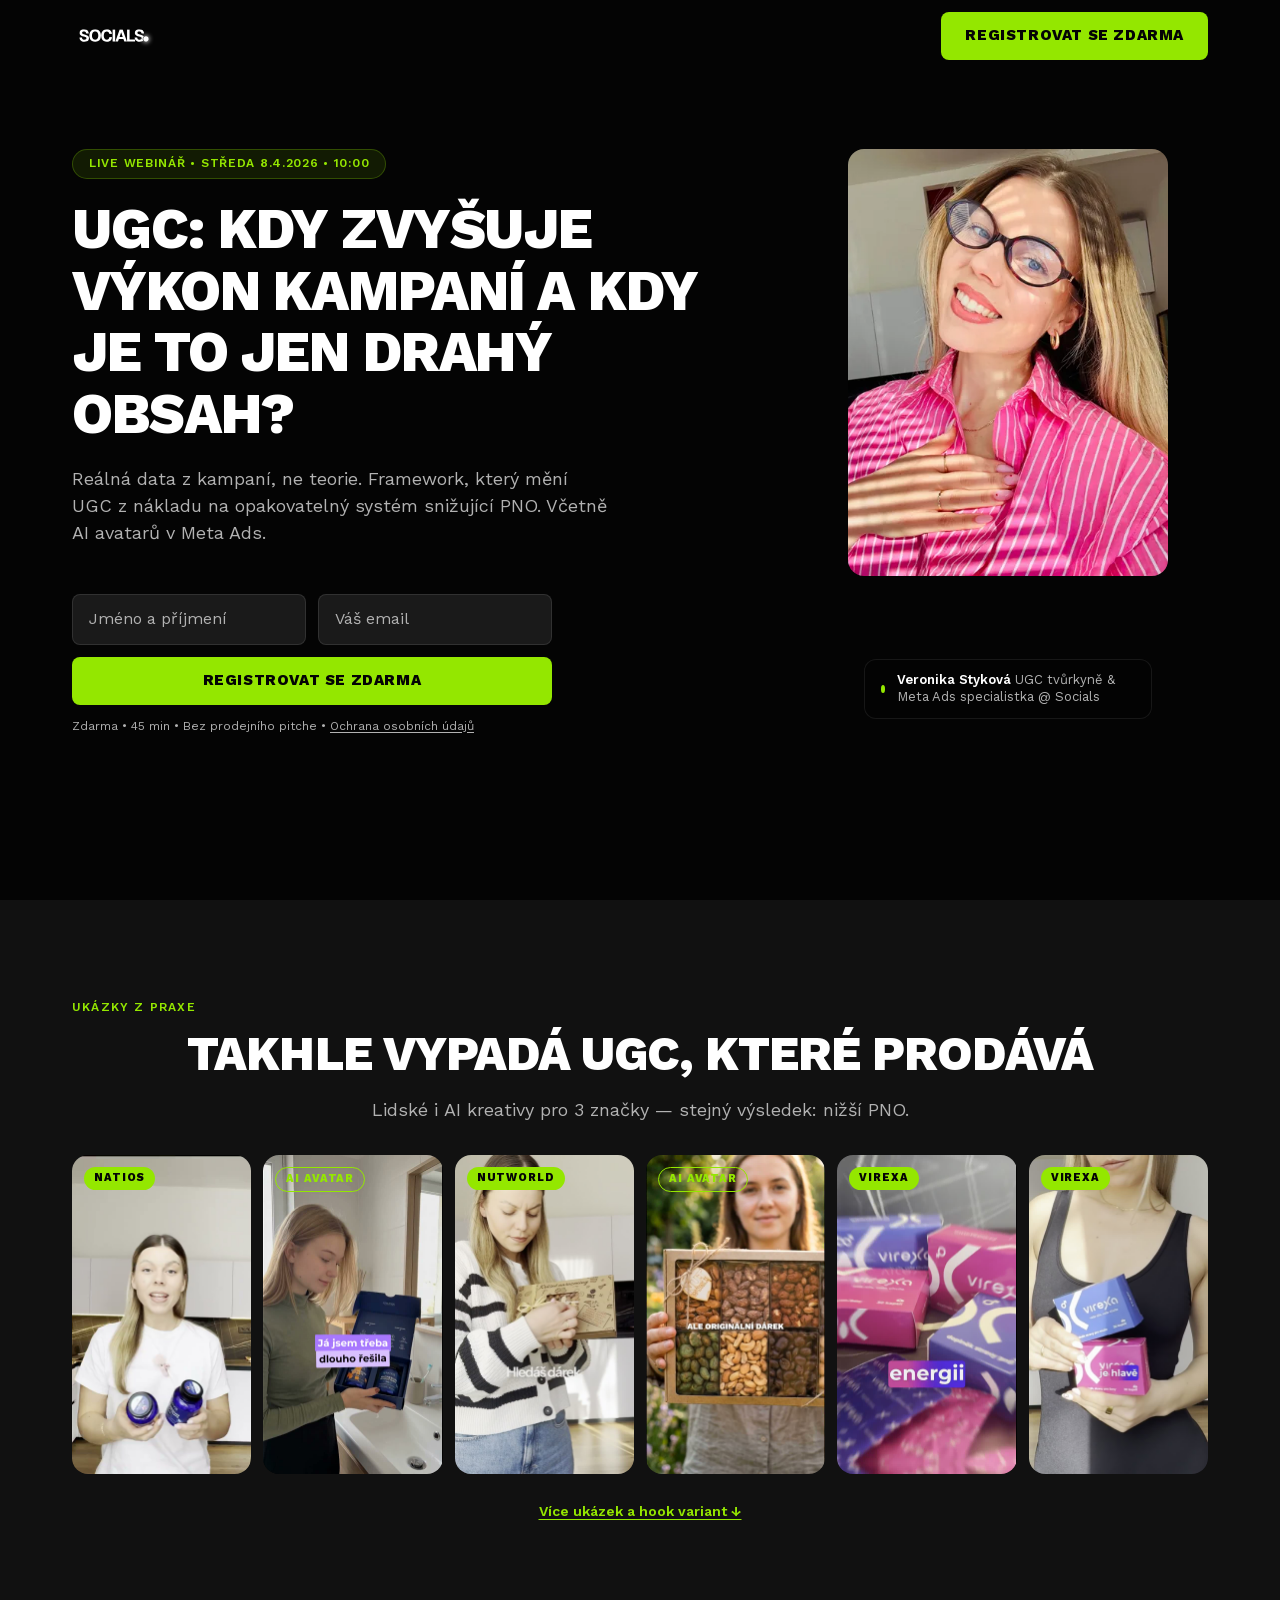
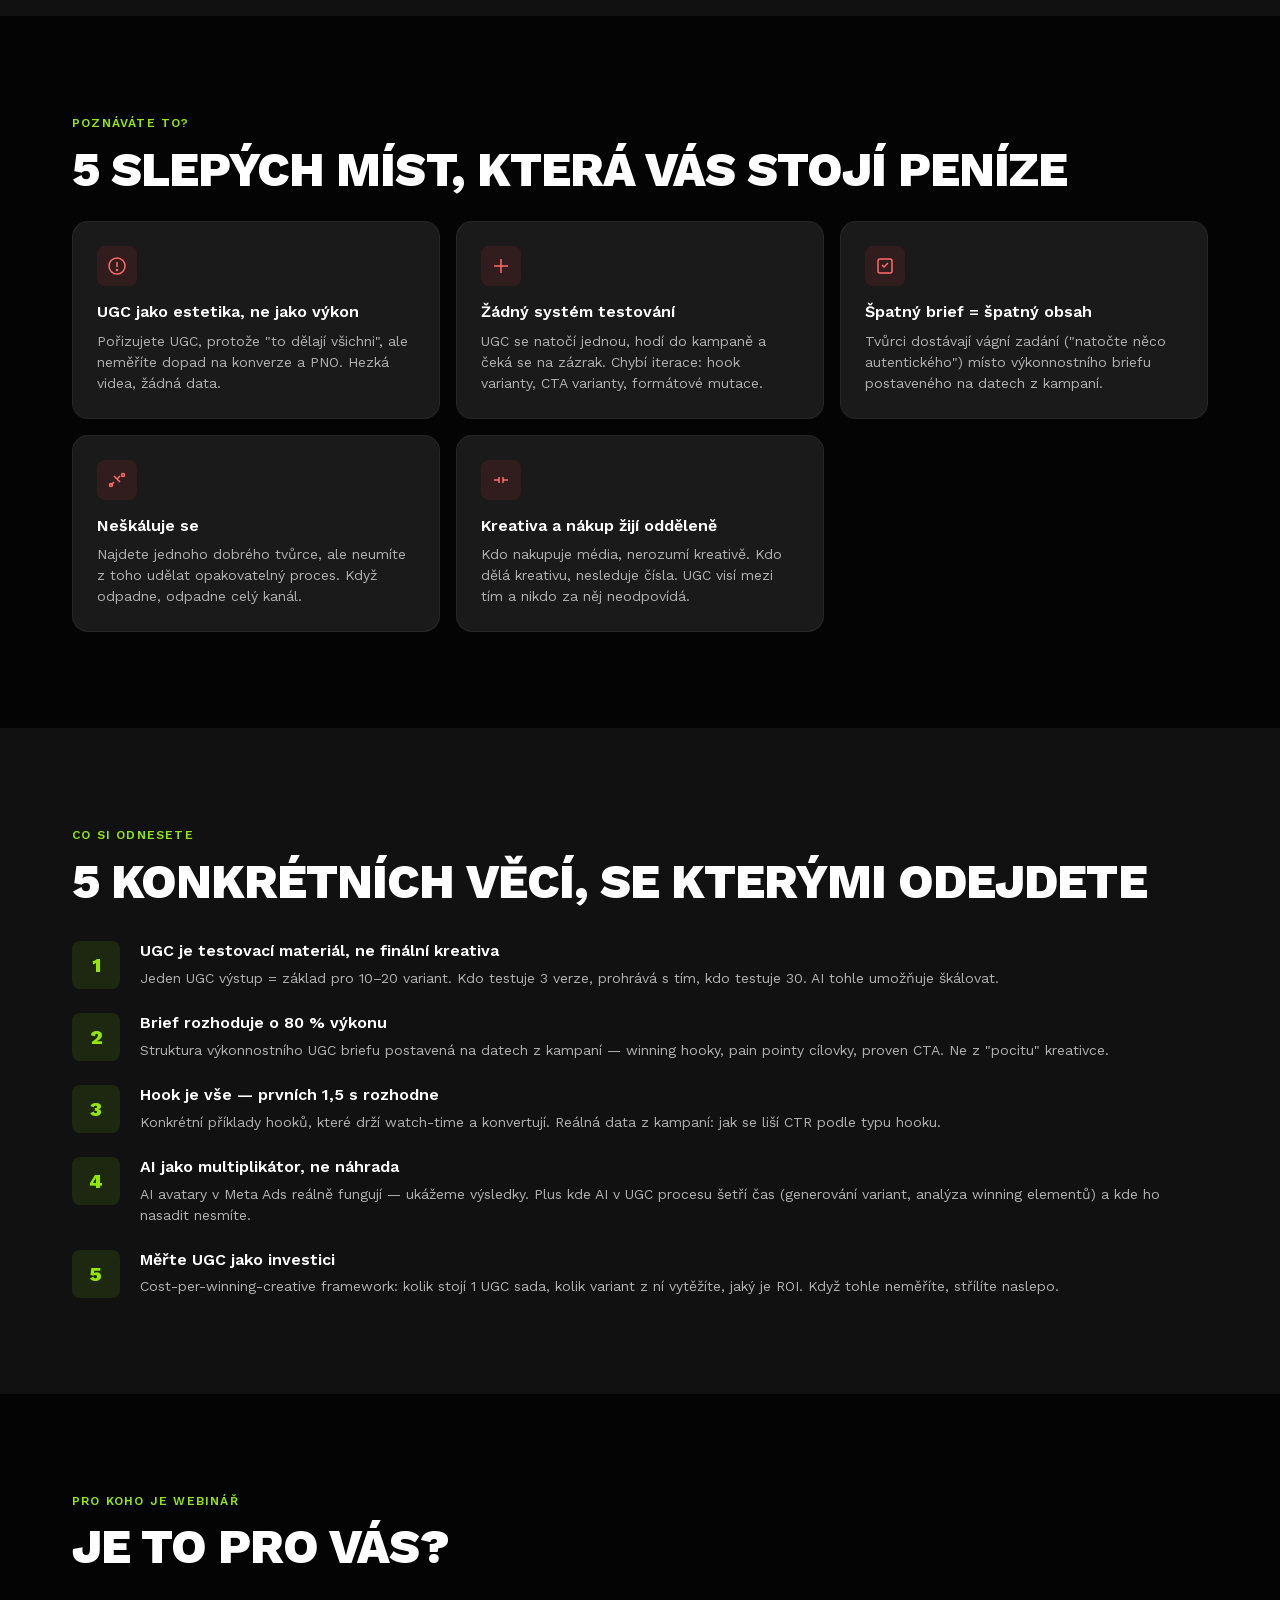
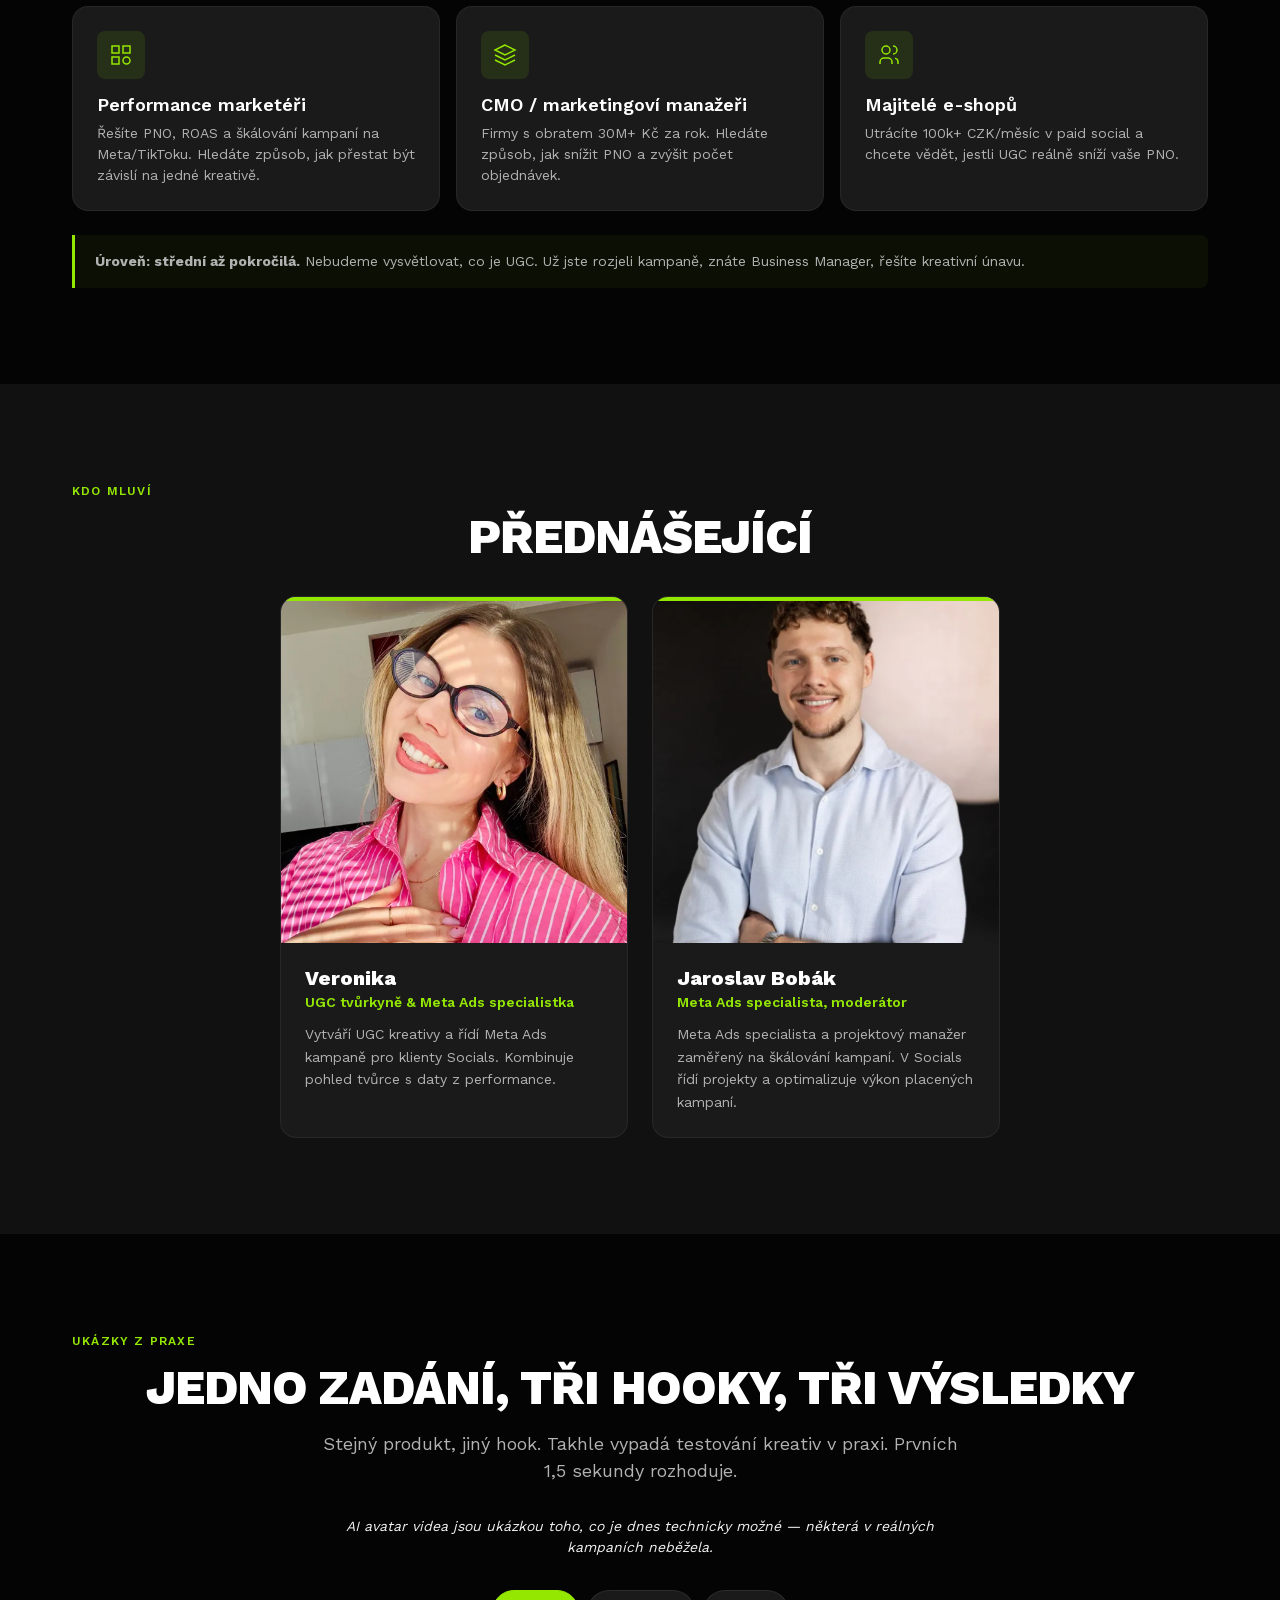
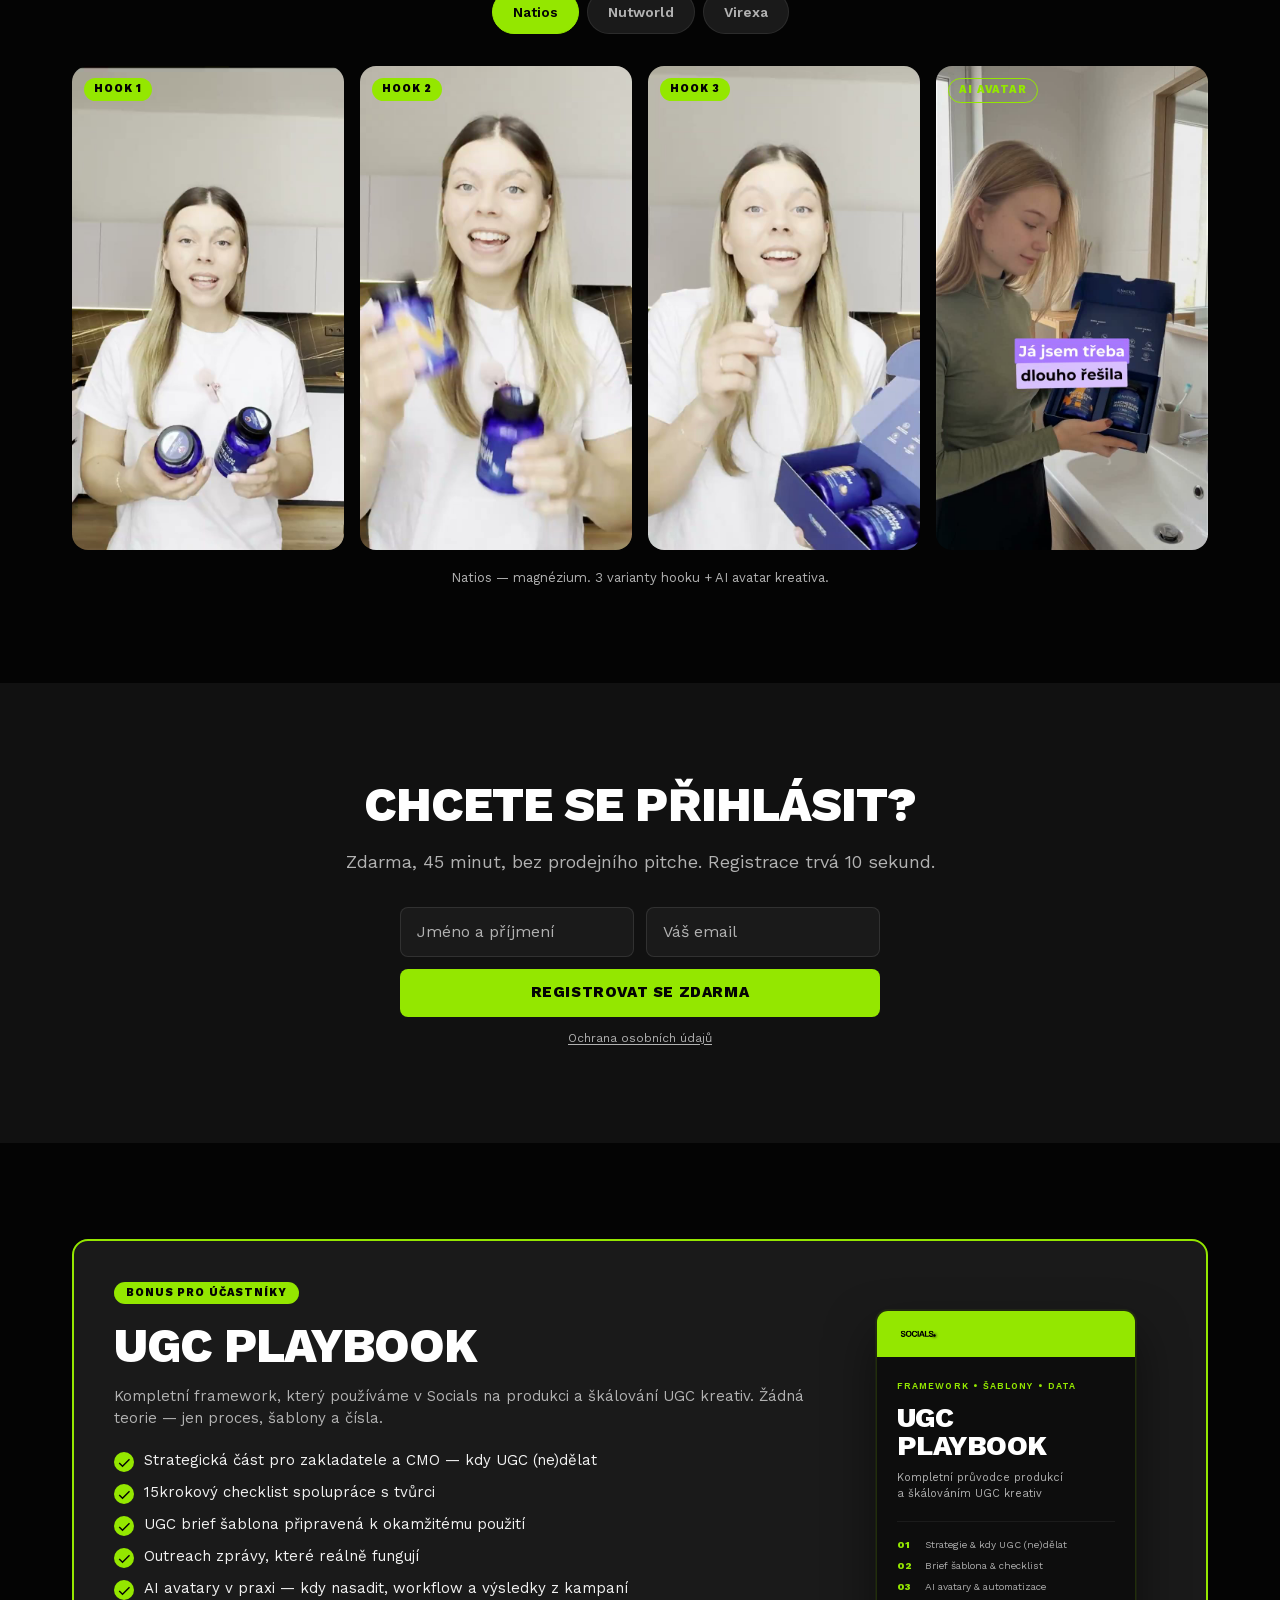
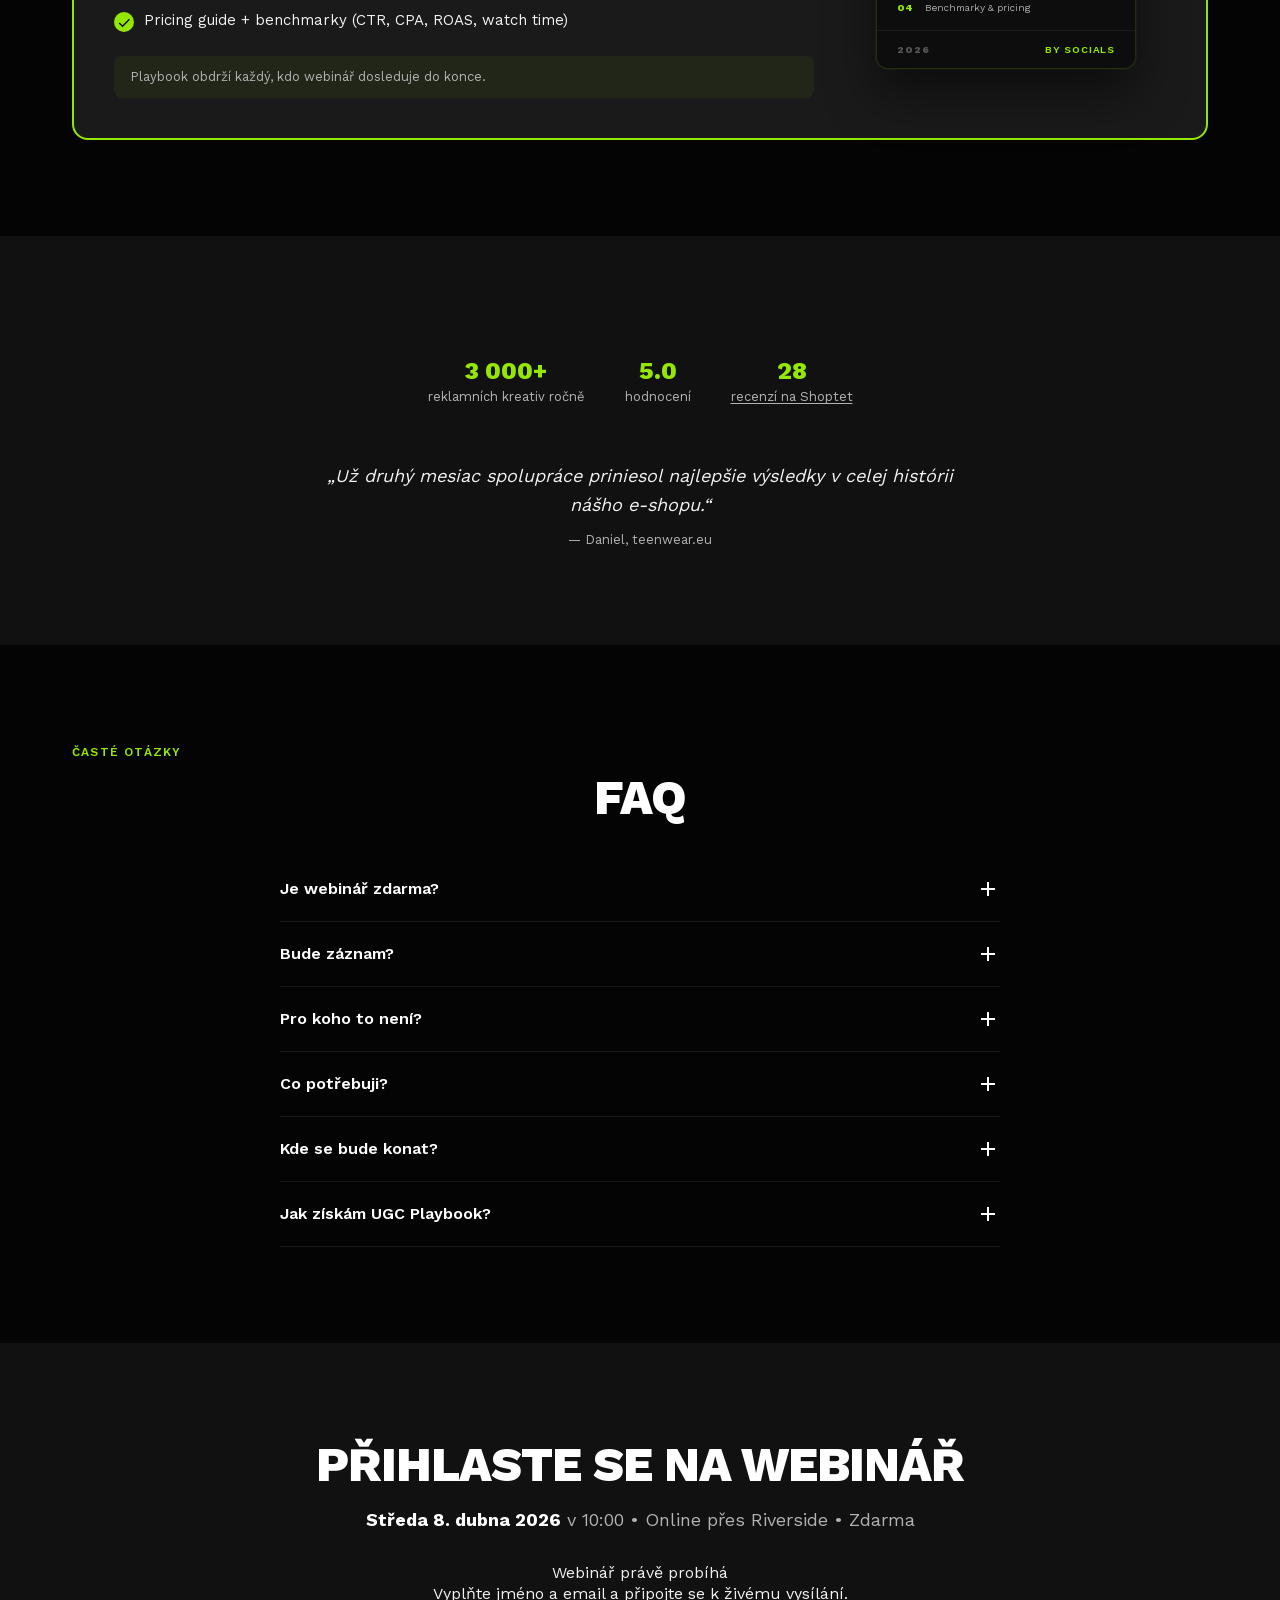
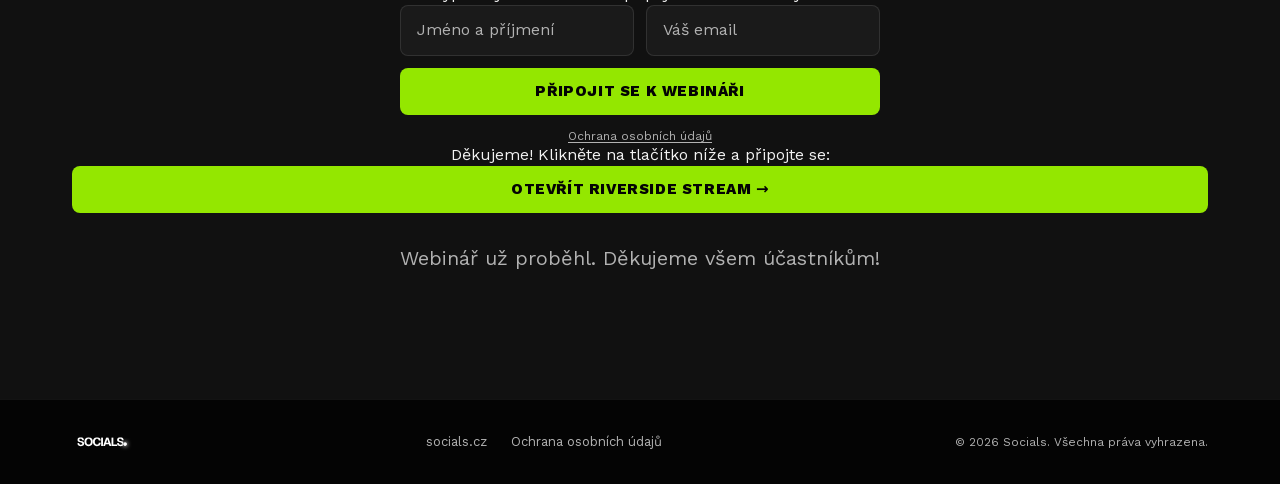
==== commit 3e37b2e7: "fix: Riverside link — správný audience link místo speaker invite V email 04 (Den D) byl omylem odesl" ====
--- a/index.html
+++ b/index.html
@@ -73,7 +73,7 @@
   <script id="Cookiebot" src="https://consent.cookiebot.com/uc.js" data-cbid="28189135-a400-4497-86e8-4fcba007c3e5" data-blockingmode="auto" type="text/javascript"></script>
 
   <!-- Styles -->
-  <link rel="stylesheet" href="css/styles.css?v=6">
+  <link rel="stylesheet" href="css/styles.css?v=7">
 
   <!-- Meta Pixel (blocked until marketing consent via Cookiebot) -->
   <script type="text/plain" data-cookieconsent="marketing">
@@ -846,6 +846,36 @@
         <div class="form__error" role="alert"></div>
       </form>
 
+      <!-- Live state (10:00–11:00) -->
+      <div class="final-cta__live" id="live-state">
+        <div class="live-badge">
+          <span class="live-badge__dot"></span> Webinář právě probíhá
+        </div>
+        <p class="final-cta__live-text">Vyplňte jméno a email a připojte se k živému vysílání.</p>
+        <form class="form" id="live-form" data-form="register">
+          <div class="form__row">
+            <input type="text" name="name" class="form__input" placeholder="Jméno a příjmení" required autocomplete="name" maxlength="100">
+            <input type="email" name="email" class="form__input" placeholder="Váš email" required autocomplete="email" maxlength="254">
+          </div>
+          <div class="form__honeypot" aria-hidden="true">
+            <label for="live-website">Website</label>
+            <input type="text" name="website" id="live-website" tabindex="-1" autocomplete="off">
+          </div>
+          <input type="hidden" name="_ts" value="">
+          <button type="submit" class="btn btn--primary btn--full">Připojit se k webináři</button>
+          <p class="form__micro text-center">
+            <a href="https://www.socials.cz/gdpr" target="_blank" rel="noopener">Ochrana osobních údajů</a>
+          </p>
+          <div class="form__error" role="alert"></div>
+        </form>
+        <div class="live-gate" id="live-gate" role="alert">
+          <p class="live-gate__text">Děkujeme! Klikněte na tlačítko níže a připojte se:</p>
+          <a href="https://riverside.com/studio/socials-advertisings-studio" target="_blank" rel="noopener" class="btn btn--primary btn--full">
+            Otevřít Riverside stream &rarr;
+          </a>
+        </div>
+      </div>
+
       <!-- Expired state -->
       <div class="final-cta__expired" id="expired-state">
         <p class="final-cta__expired-text">Webinář už proběhl. Děkujeme všem účastníkům!</p>
@@ -875,6 +905,6 @@
   </div>
 
   <!-- JS -->
-  <script src="js/main.js?v=7" defer></script>
+  <script src="js/main.js?v=8" defer></script>
 </body>
 </html>
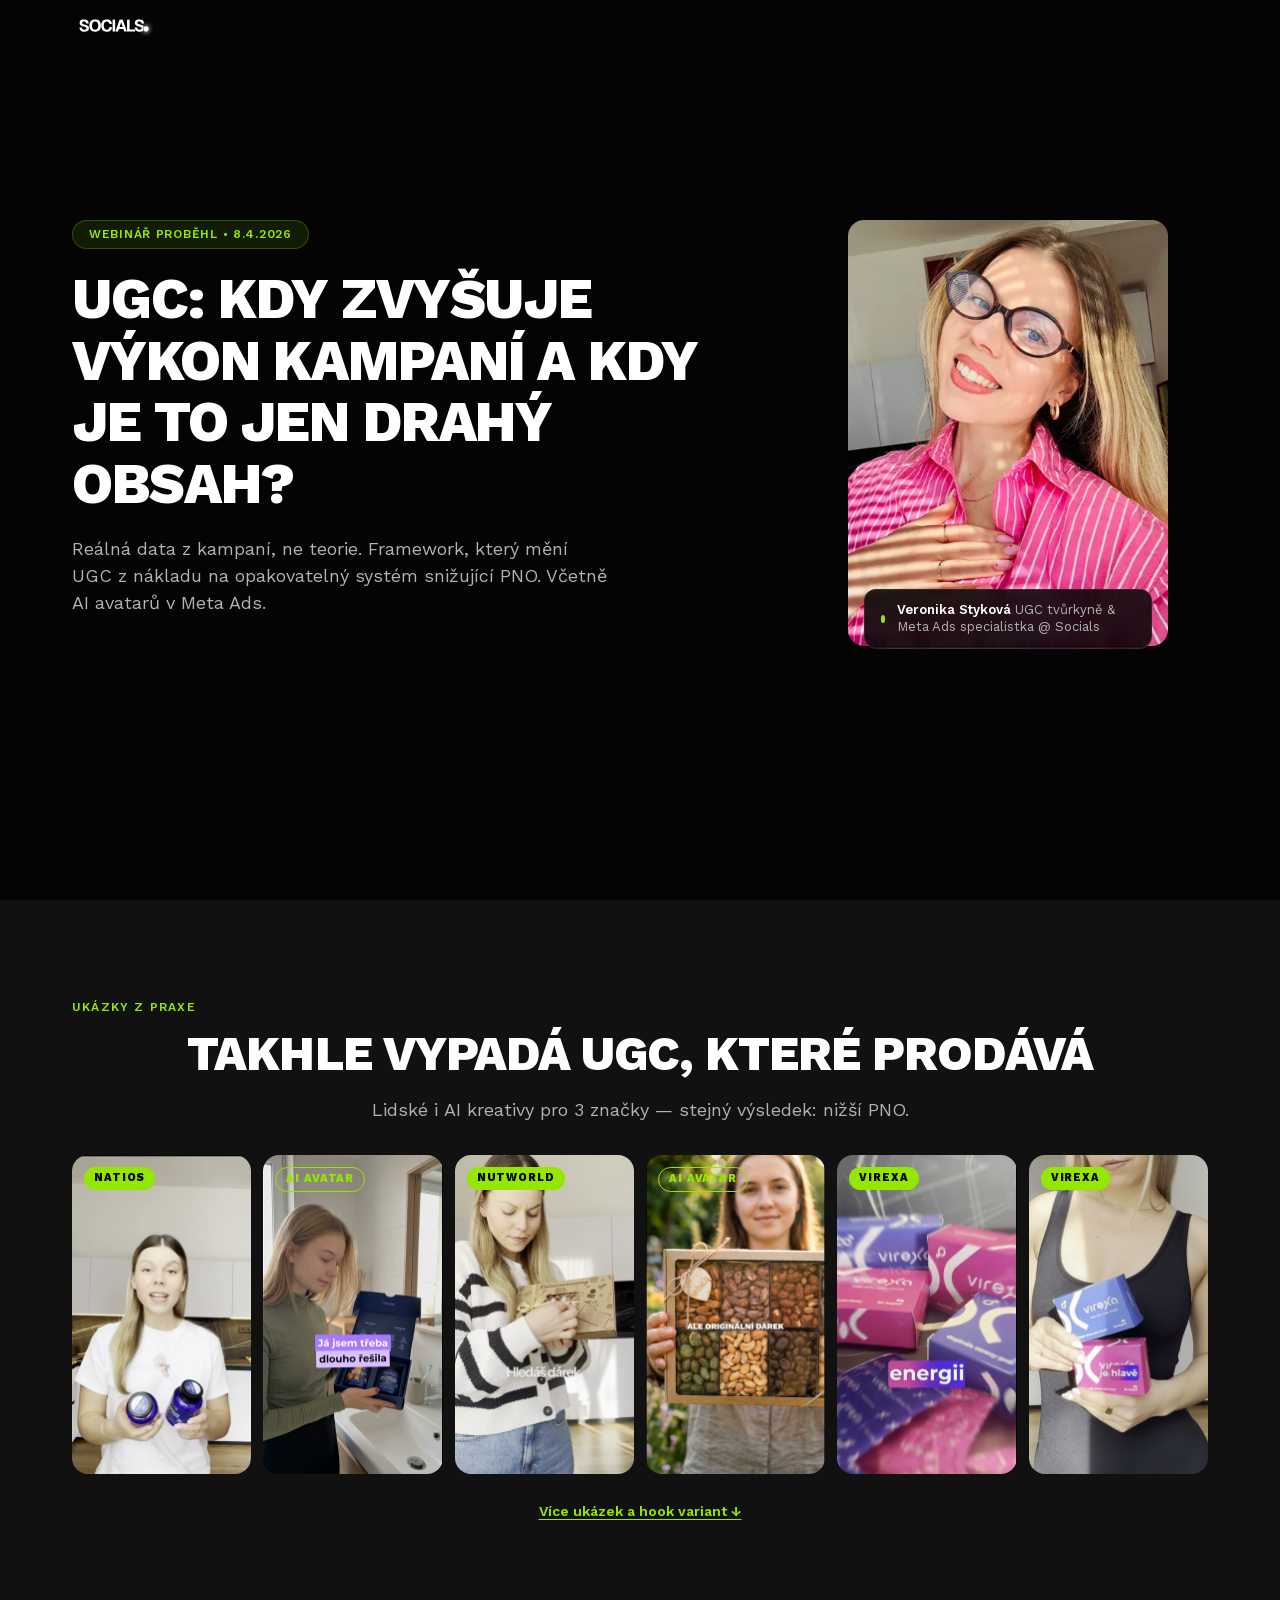
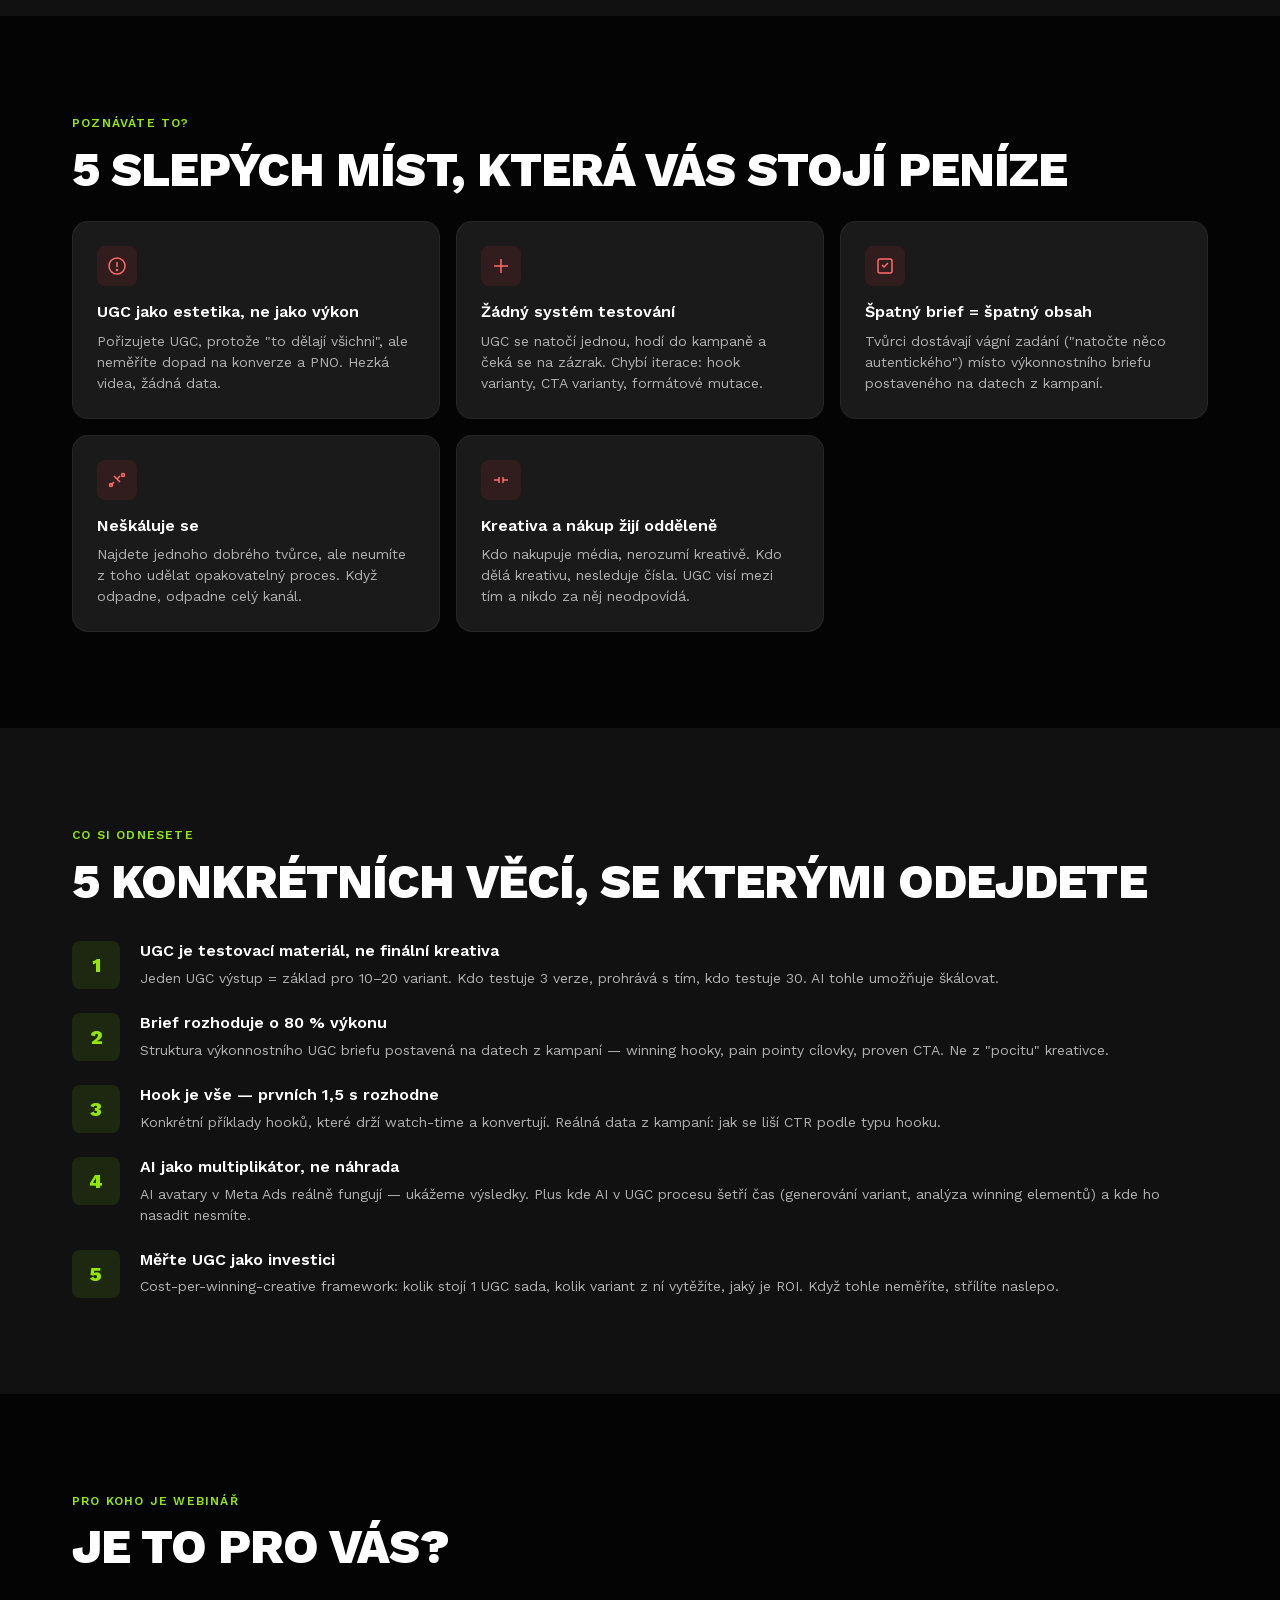
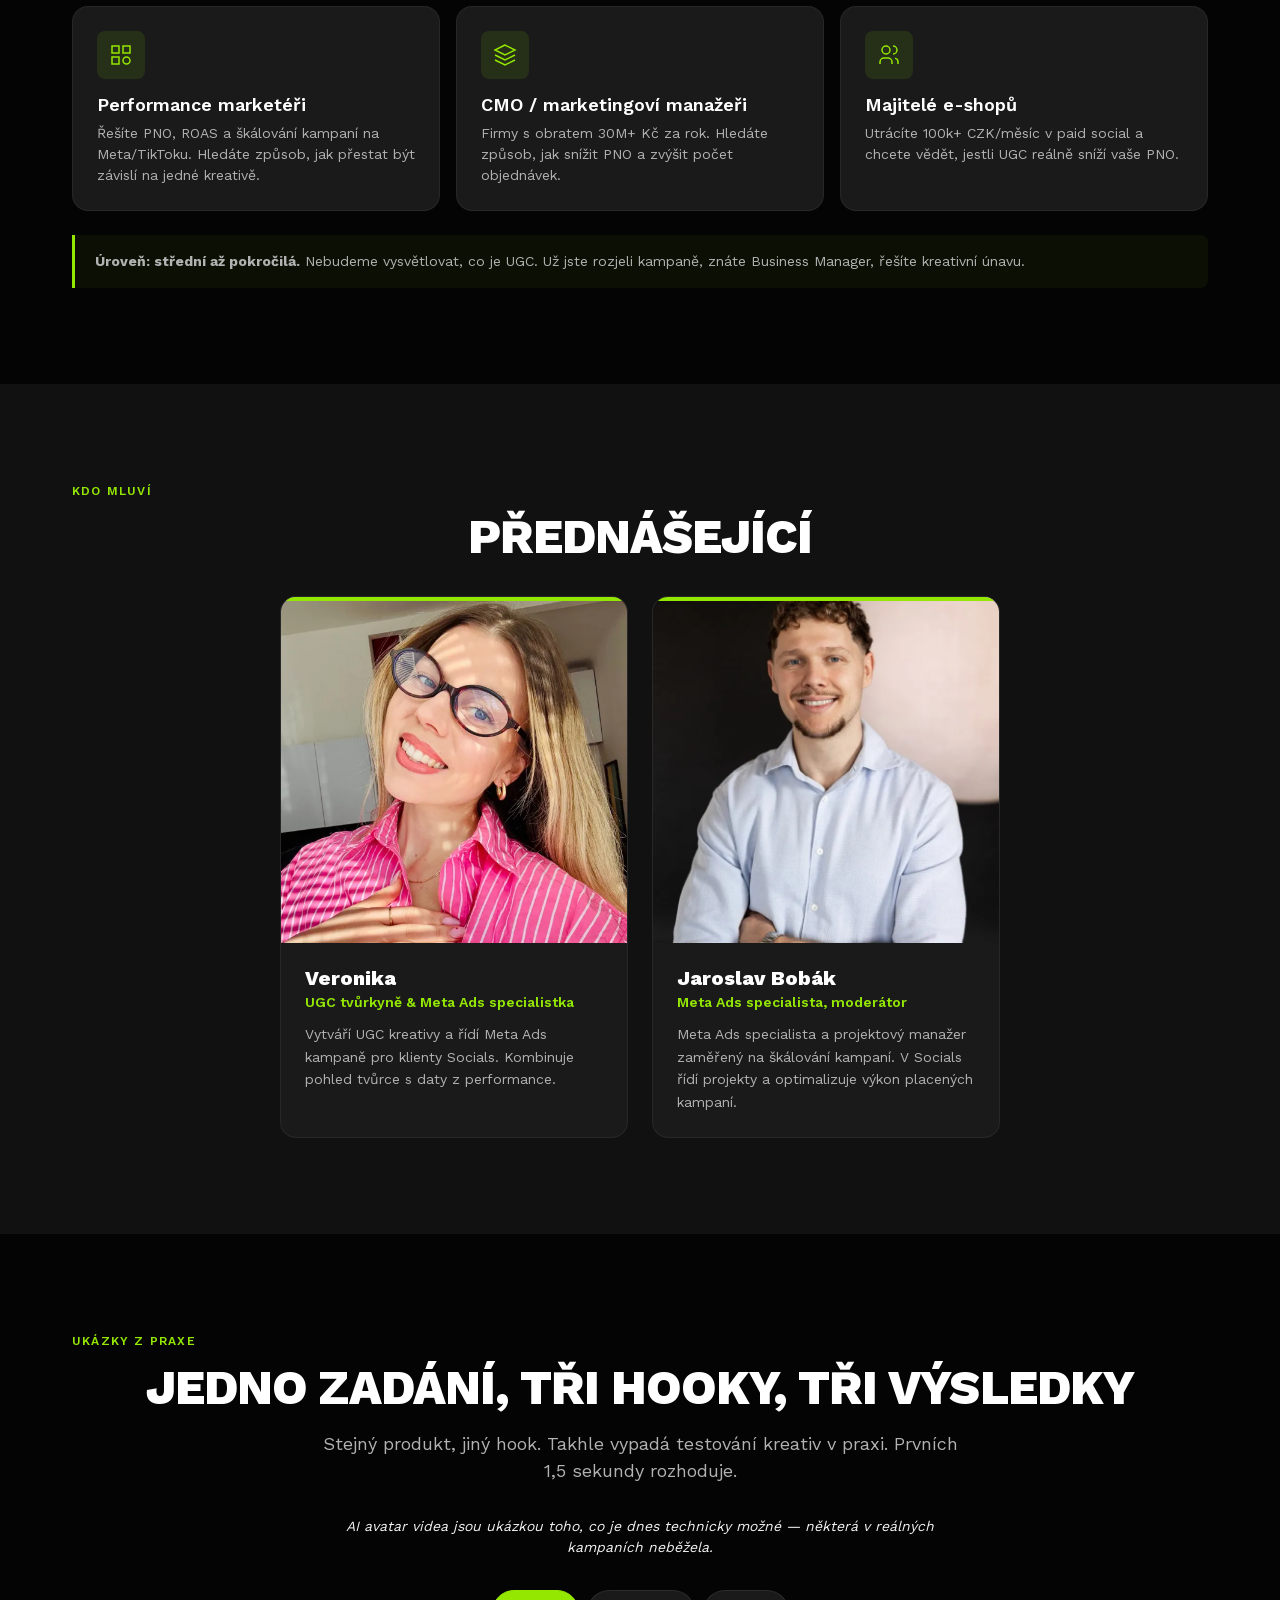
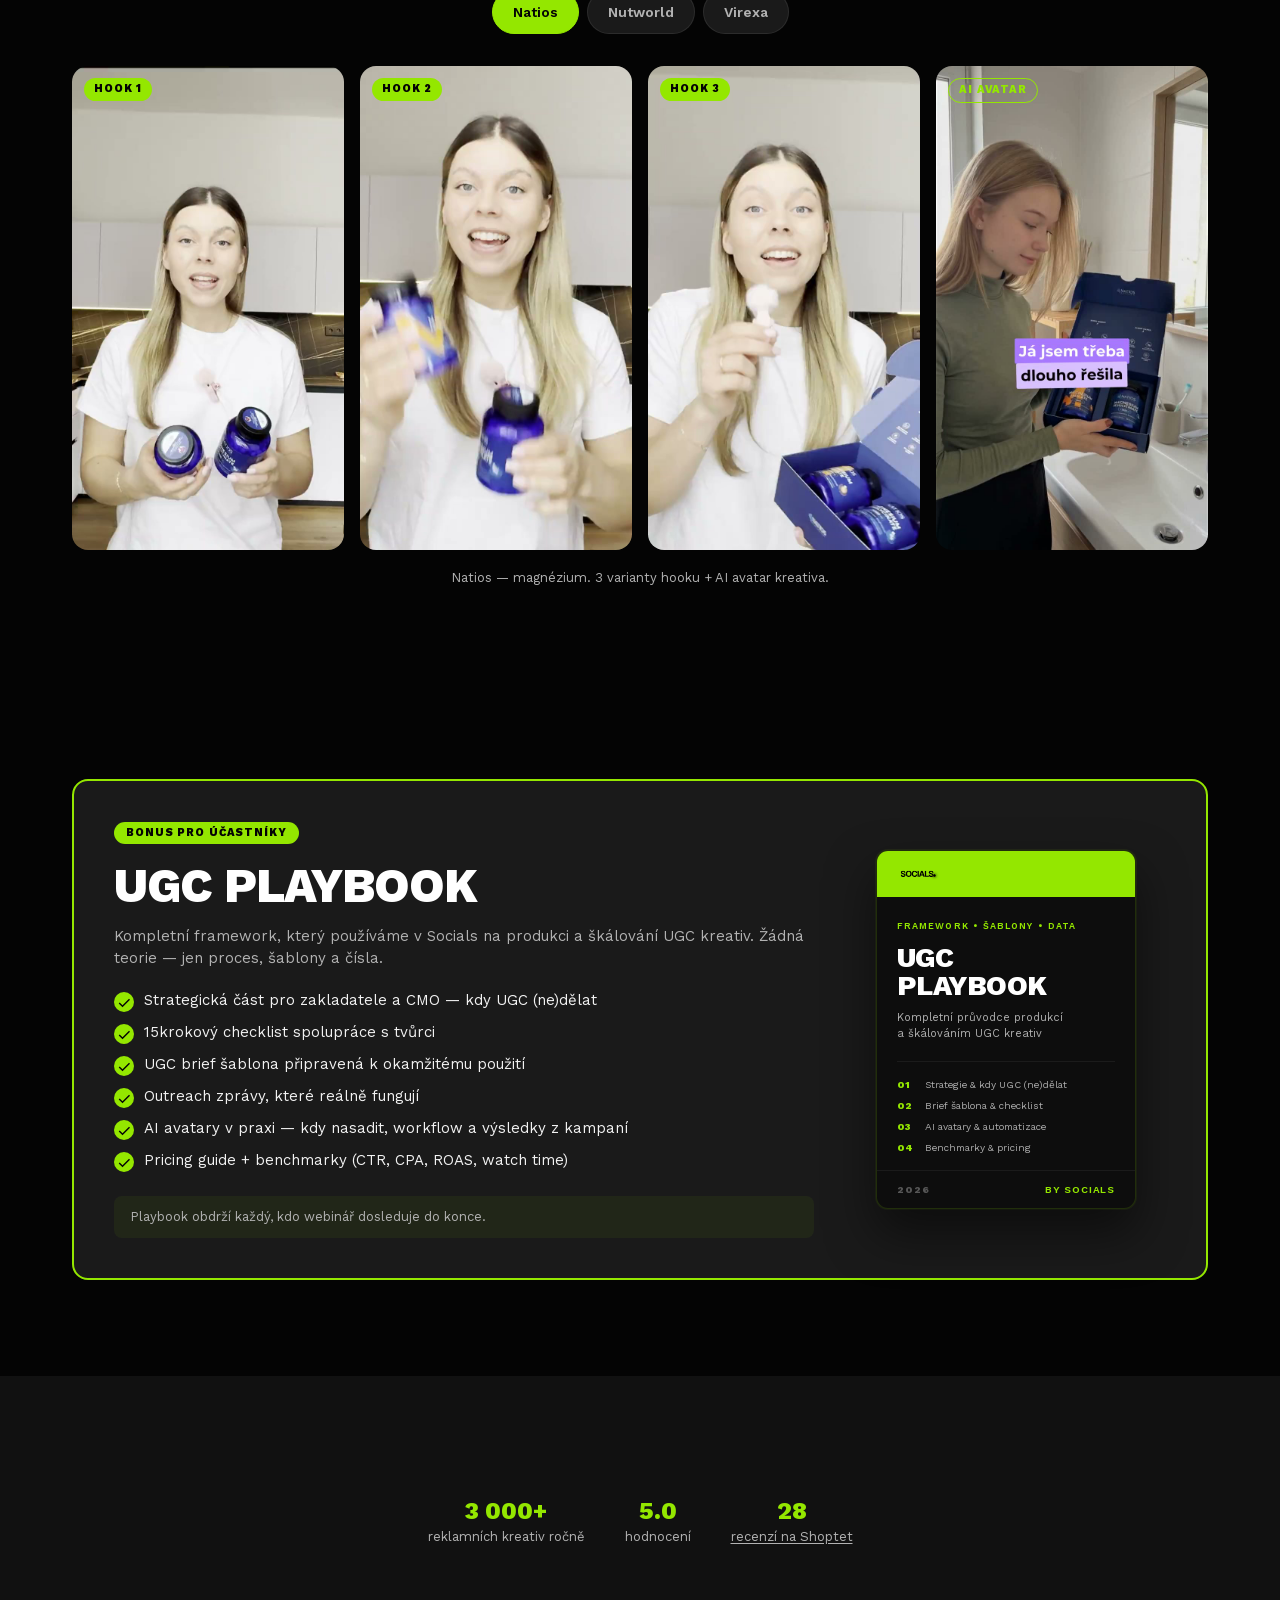
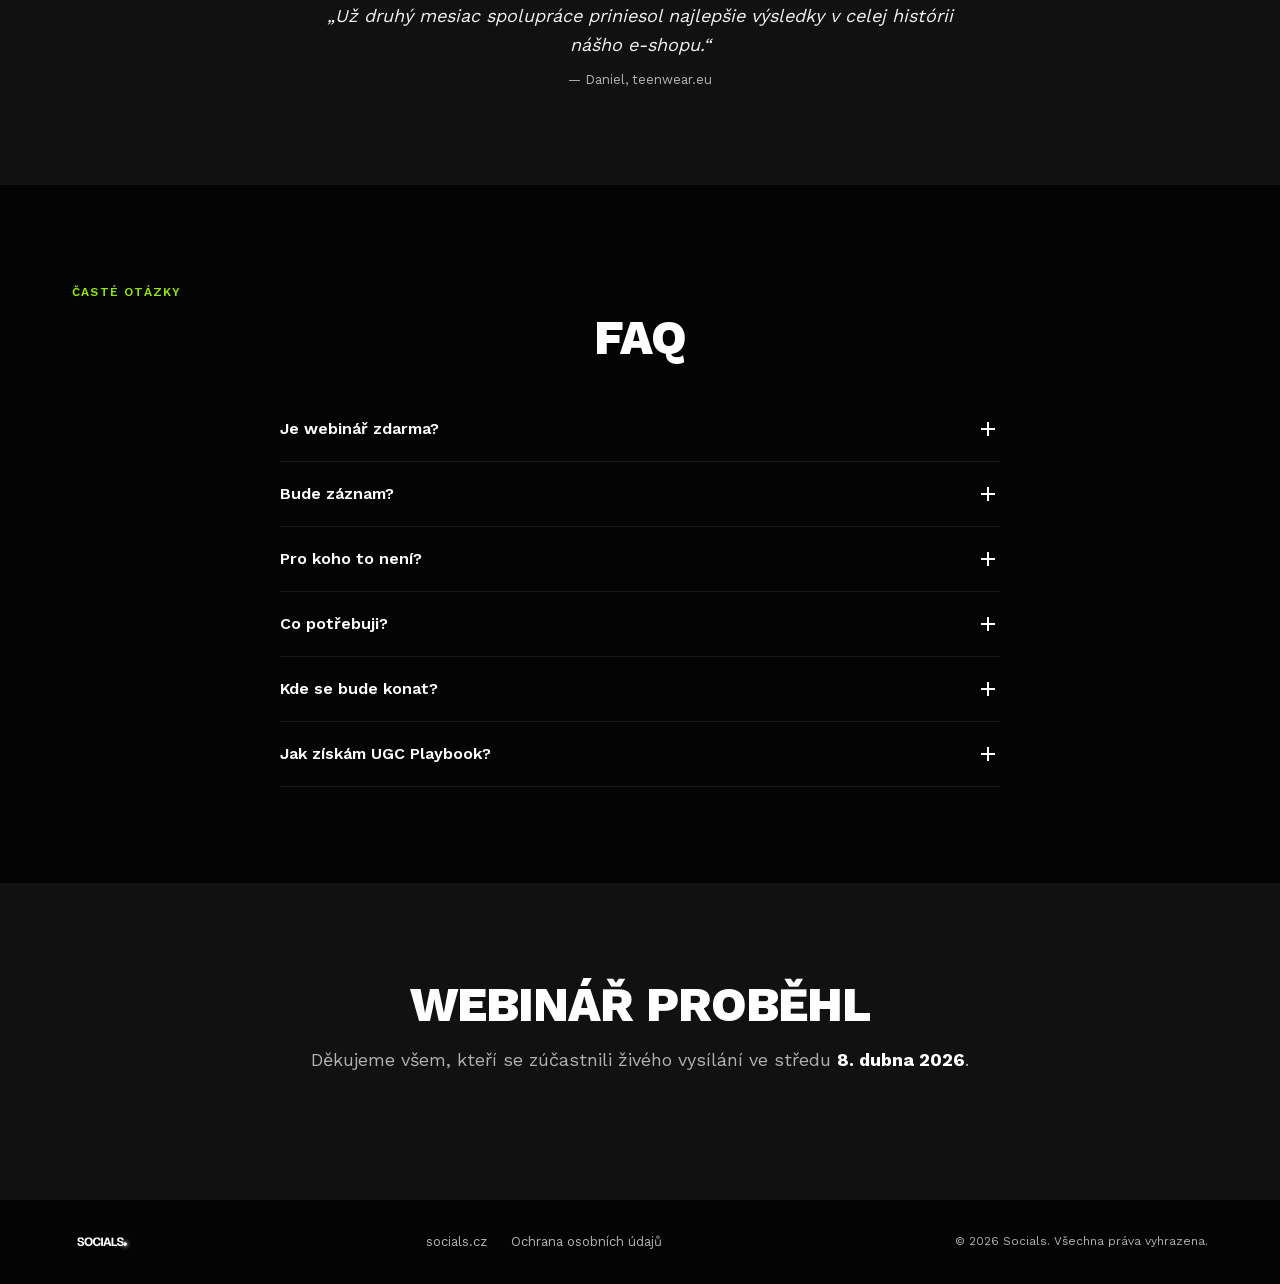
==== commit 04fb48f8: "chore: post-webinar cleanup LP — odstranění registračních formulářů a Riverside tlačítka Po skončení" ====
--- a/index.html
+++ b/index.html
@@ -99,7 +99,6 @@
   <header class="header" id="header">
     <div class="container header__inner">
       <a href="/" aria-label="Socials"><img src="images/socials-logo.svg" alt="Socials" class="header__logo"></a>
-      <a href="#hero-form" class="btn btn--primary">Registrovat se zdarma</a>
     </div>
   </header>
 
@@ -112,7 +111,7 @@
         <!-- Headline block -->
         <div class="hero__headline">
           <div class="hero__badge">
-            Live webinář &bull; Středa 8.4.2026 &bull; 10:00
+            Webinář proběhl &bull; 8.4.2026
           </div>
 
           <h1 class="hero__title">
@@ -146,48 +145,6 @@
           </div>
         </div>
 
-        <!-- Registration form (1/3) -->
-        <div class="hero__form-wrap">
-          <form class="form" id="hero-form" data-form="register">
-            <div class="form__row">
-              <input
-                type="text"
-                name="name"
-                class="form__input"
-                placeholder="Jméno a příjmení"
-                required
-                autocomplete="name"
-                maxlength="100"
-              >
-              <input
-                type="email"
-                name="email"
-                class="form__input"
-                placeholder="Váš email"
-                required
-                autocomplete="email"
-                maxlength="254"
-              >
-            </div>
-            <!-- Honeypot -->
-            <div class="form__honeypot" aria-hidden="true">
-              <label for="hero-website">Website</label>
-              <input type="text" name="website" id="hero-website" tabindex="-1" autocomplete="off">
-            </div>
-            <input type="hidden" name="_ts" value="">
-            <button type="submit" class="btn btn--primary btn--full">
-              Registrovat se zdarma
-            </button>
-            <p class="form__micro">
-              Zdarma &bull; 45 min &bull; Bez prodejního pitche &bull;
-              <a href="https://www.socials.cz/gdpr" target="_blank" rel="noopener">Ochrana osobních údajů</a>
-            </p>
-            <div class="form__success" role="alert">
-              Děkujeme! Odkaz na webinář přijde na váš email.
-            </div>
-            <div class="form__error" role="alert"></div>
-          </form>
-        </div>
       </div>
     </div>
   </section>
@@ -572,36 +529,6 @@
   </section>
 
   <!-- ====================================================================
-       MID CTA (2/3)
-       ==================================================================== -->
-  <section class="section section--elevated mid-cta" id="mid-cta">
-    <div class="container">
-      <h2 class="section__title text-center mb-2">Chcete se přihlásit?</h2>
-      <p class="section__subtitle text-center mb-4" style="margin-left:auto;margin-right:auto;">Zdarma, 45 minut, bez prodejního pitche. Registrace trvá 10 sekund.</p>
-
-      <form class="form" id="mid-form" data-form="register">
-        <div class="form__row">
-          <input type="text" name="name" class="form__input" placeholder="Jméno a příjmení" required autocomplete="name" maxlength="100">
-          <input type="email" name="email" class="form__input" placeholder="Váš email" required autocomplete="email" maxlength="254">
-        </div>
-        <div class="form__honeypot" aria-hidden="true">
-          <label for="mid-website">Website</label>
-          <input type="text" name="website" id="mid-website" tabindex="-1" autocomplete="off">
-        </div>
-        <input type="hidden" name="_ts" value="">
-        <button type="submit" class="btn btn--primary btn--full">Registrovat se zdarma</button>
-        <p class="form__micro text-center">
-          <a href="https://www.socials.cz/gdpr" target="_blank" rel="noopener">Ochrana osobních údajů</a>
-        </p>
-        <div class="form__success" role="alert">
-          Děkujeme! Odkaz na webinář přijde na váš email.
-        </div>
-        <div class="form__error" role="alert"></div>
-      </form>
-    </div>
-  </section>
-
-  <!-- ====================================================================
        7. BONUS: UGC PLAYBOOK
        ==================================================================== -->
   <section class="section section--dark bonus" id="bonus">
@@ -796,90 +723,14 @@
   </section>
 
   <!-- ====================================================================
-       10. FINAL CTA
+       10. FINAL CTA — Webinář proběhl
        ==================================================================== -->
   <section class="section section--elevated final-cta" id="final-cta">
     <div class="container">
-      <!-- Countdown -->
-      <div class="countdown" id="countdown">
-        <div class="countdown__block">
-          <div class="countdown__value" id="countdown-days">--</div>
-          <div class="countdown__label">Dnů</div>
-        </div>
-        <div class="countdown__block">
-          <div class="countdown__value" id="countdown-hours">--</div>
-          <div class="countdown__label">Hodin</div>
-        </div>
-        <div class="countdown__block">
-          <div class="countdown__value" id="countdown-minutes">--</div>
-          <div class="countdown__label">Minut</div>
-        </div>
-        <div class="countdown__block">
-          <div class="countdown__value" id="countdown-seconds">--</div>
-          <div class="countdown__label">Sekund</div>
-        </div>
-      </div>
-
-      <h2 class="section__title mb-2">Přihlaste se na webinář</h2>
+      <h2 class="section__title text-center mb-2">Webinář proběhl</h2>
       <p class="final-cta__info">
-        <strong>Středa 8. dubna 2026</strong> v 10:00 &bull; Online přes Riverside &bull; Zdarma
+        Děkujeme všem, kteří se zúčastnili živého vysílání ve středu <strong>8. dubna 2026</strong>.
       </p>
-
-      <!-- Registration form (3/3) -->
-      <form class="form" id="final-form" data-form="register">
-        <div class="form__row">
-          <input type="text" name="name" class="form__input" placeholder="Jméno a příjmení" required autocomplete="name" maxlength="100">
-          <input type="email" name="email" class="form__input" placeholder="Váš email" required autocomplete="email" maxlength="254">
-        </div>
-        <div class="form__honeypot" aria-hidden="true">
-          <label for="final-website">Website</label>
-          <input type="text" name="website" id="final-website" tabindex="-1" autocomplete="off">
-        </div>
-        <input type="hidden" name="_ts" value="">
-        <button type="submit" class="btn btn--primary btn--full">Registrovat se zdarma</button>
-        <p class="form__micro text-center">
-          <a href="https://www.socials.cz/gdpr" target="_blank" rel="noopener">Ochrana osobních údajů</a>
-        </p>
-        <div class="form__success" role="alert">
-          Děkujeme! Odkaz na webinář přijde na váš email.
-        </div>
-        <div class="form__error" role="alert"></div>
-      </form>
-
-      <!-- Live state (10:00–11:00) -->
-      <div class="final-cta__live" id="live-state">
-        <div class="live-badge">
-          <span class="live-badge__dot"></span> Webinář právě probíhá
-        </div>
-        <p class="final-cta__live-text">Vyplňte jméno a email a připojte se k živému vysílání.</p>
-        <form class="form" id="live-form" data-form="register">
-          <div class="form__row">
-            <input type="text" name="name" class="form__input" placeholder="Jméno a příjmení" required autocomplete="name" maxlength="100">
-            <input type="email" name="email" class="form__input" placeholder="Váš email" required autocomplete="email" maxlength="254">
-          </div>
-          <div class="form__honeypot" aria-hidden="true">
-            <label for="live-website">Website</label>
-            <input type="text" name="website" id="live-website" tabindex="-1" autocomplete="off">
-          </div>
-          <input type="hidden" name="_ts" value="">
-          <button type="submit" class="btn btn--primary btn--full">Připojit se k webináři</button>
-          <p class="form__micro text-center">
-            <a href="https://www.socials.cz/gdpr" target="_blank" rel="noopener">Ochrana osobních údajů</a>
-          </p>
-          <div class="form__error" role="alert"></div>
-        </form>
-        <div class="live-gate" id="live-gate" role="alert">
-          <p class="live-gate__text">Děkujeme! Klikněte na tlačítko níže a připojte se:</p>
-          <a href="https://riverside.com/studio/socials-advertisings-studio" target="_blank" rel="noopener" class="btn btn--primary btn--full">
-            Otevřít Riverside stream &rarr;
-          </a>
-        </div>
-      </div>
-
-      <!-- Expired state -->
-      <div class="final-cta__expired" id="expired-state">
-        <p class="final-cta__expired-text">Webinář už proběhl. Děkujeme všem účastníkům!</p>
-      </div>
     </div>
   </section>
 
@@ -897,14 +748,7 @@
     </div>
   </footer>
 
-  <!-- ====================================================================
-       STICKY MOBILE CTA
-       ==================================================================== -->
-  <div class="sticky-cta" id="sticky-cta">
-    <a href="#hero-form" class="btn btn--primary btn--full">Registrovat se zdarma</a>
-  </div>
-
   <!-- JS -->
-  <script src="js/main.js?v=8" defer></script>
+  <script src="js/main.js?v=9" defer></script>
 </body>
 </html>
